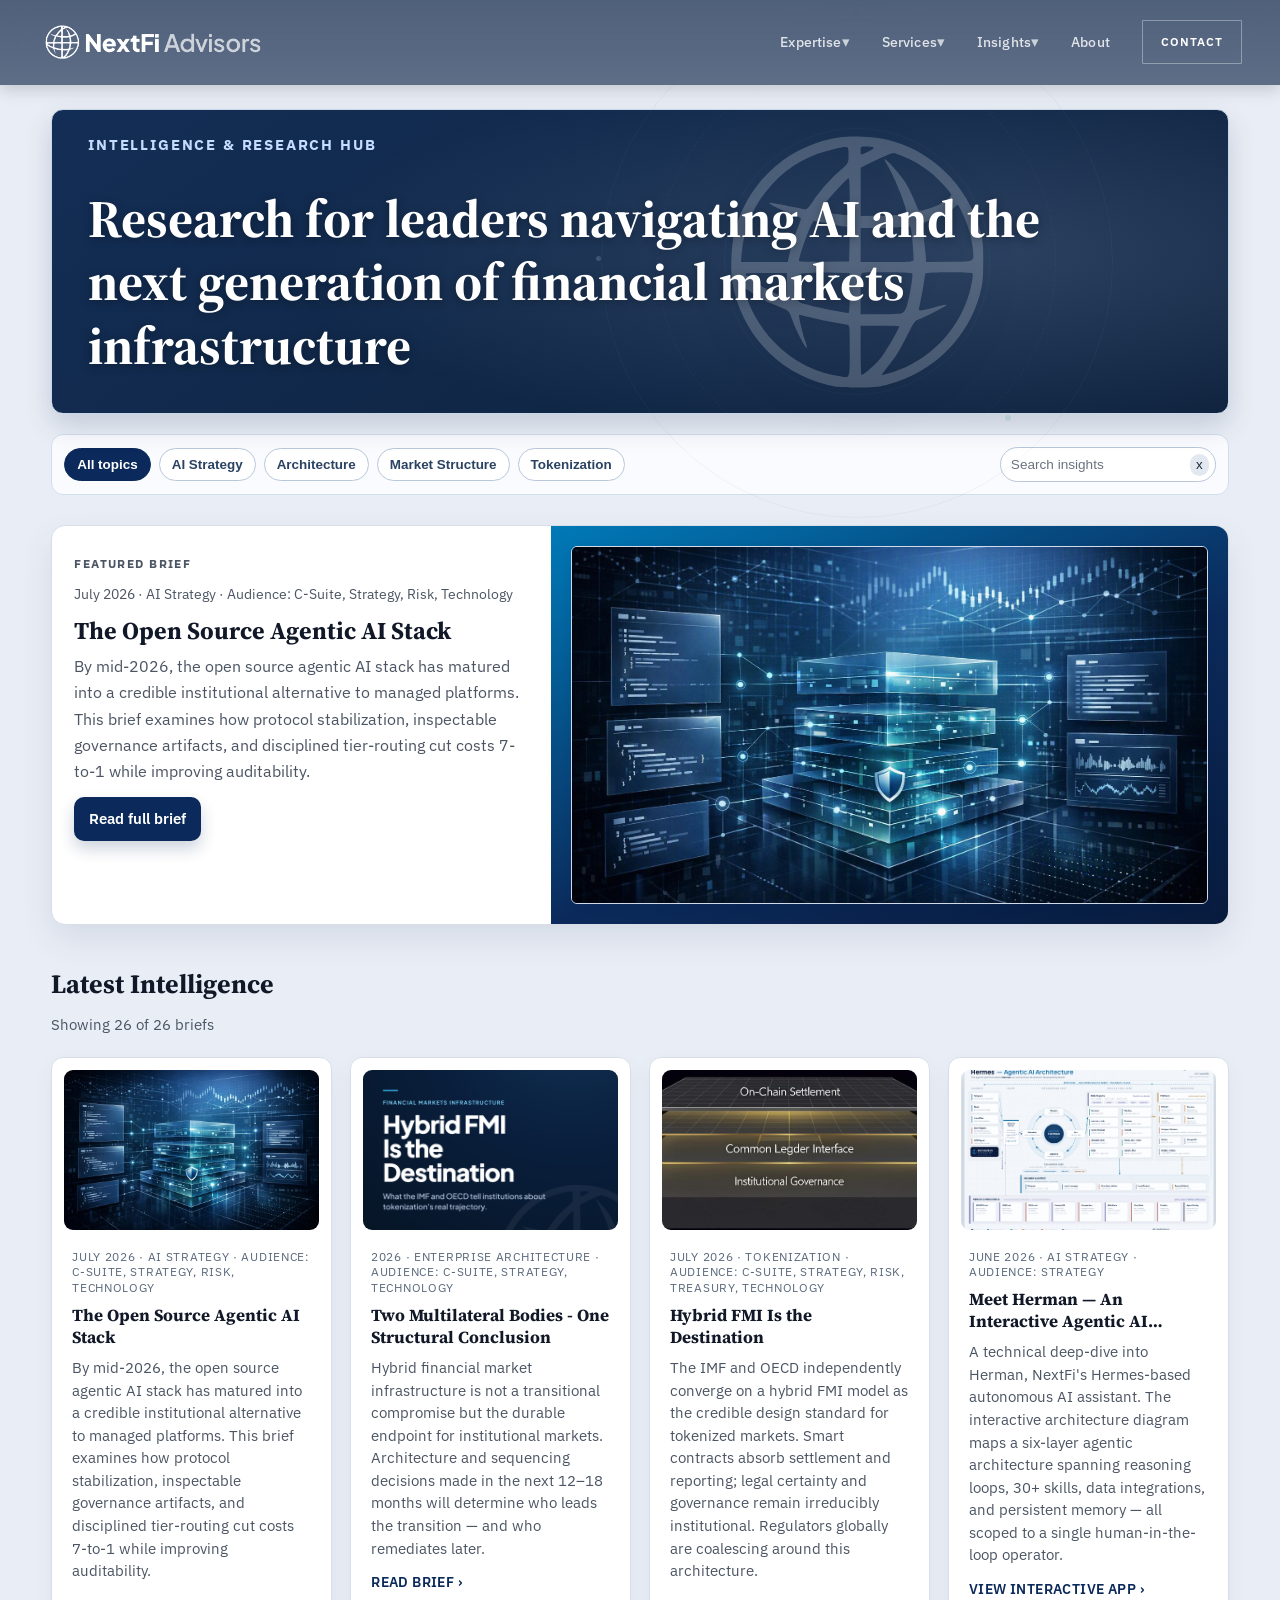
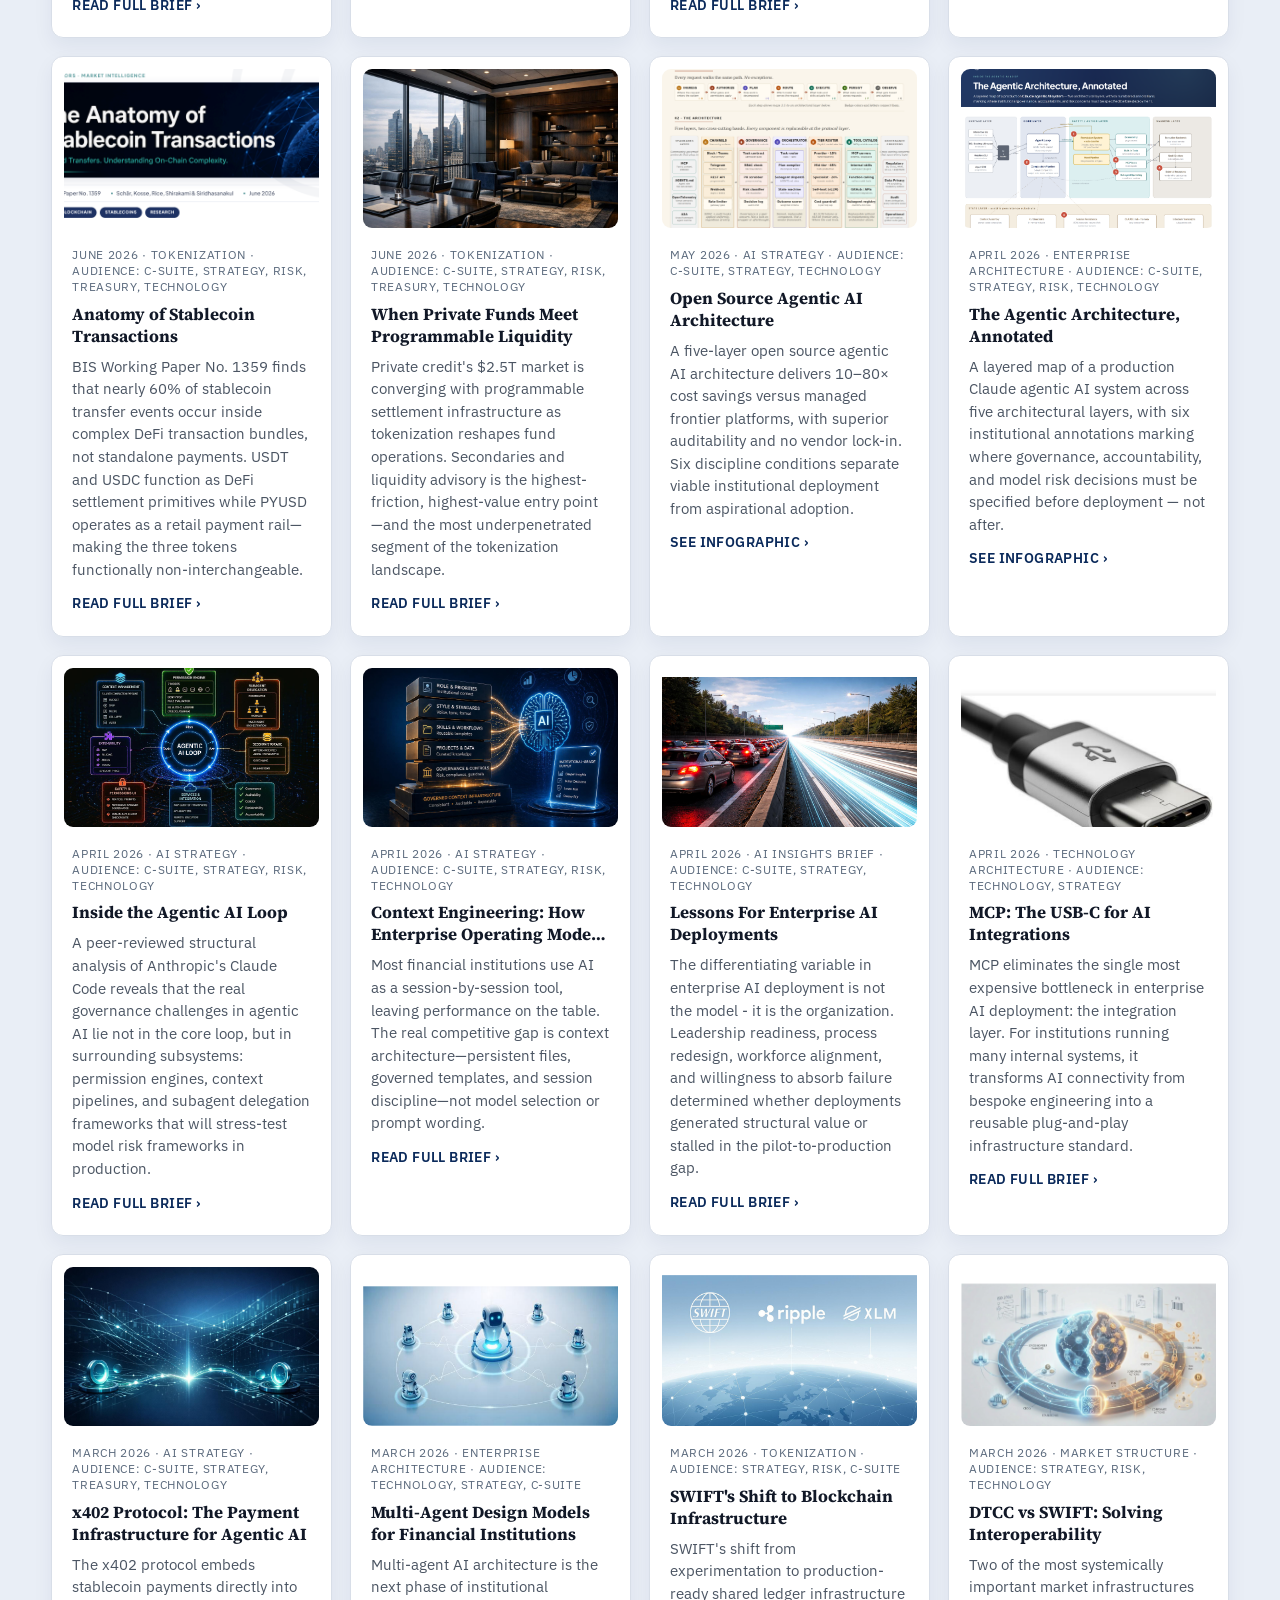
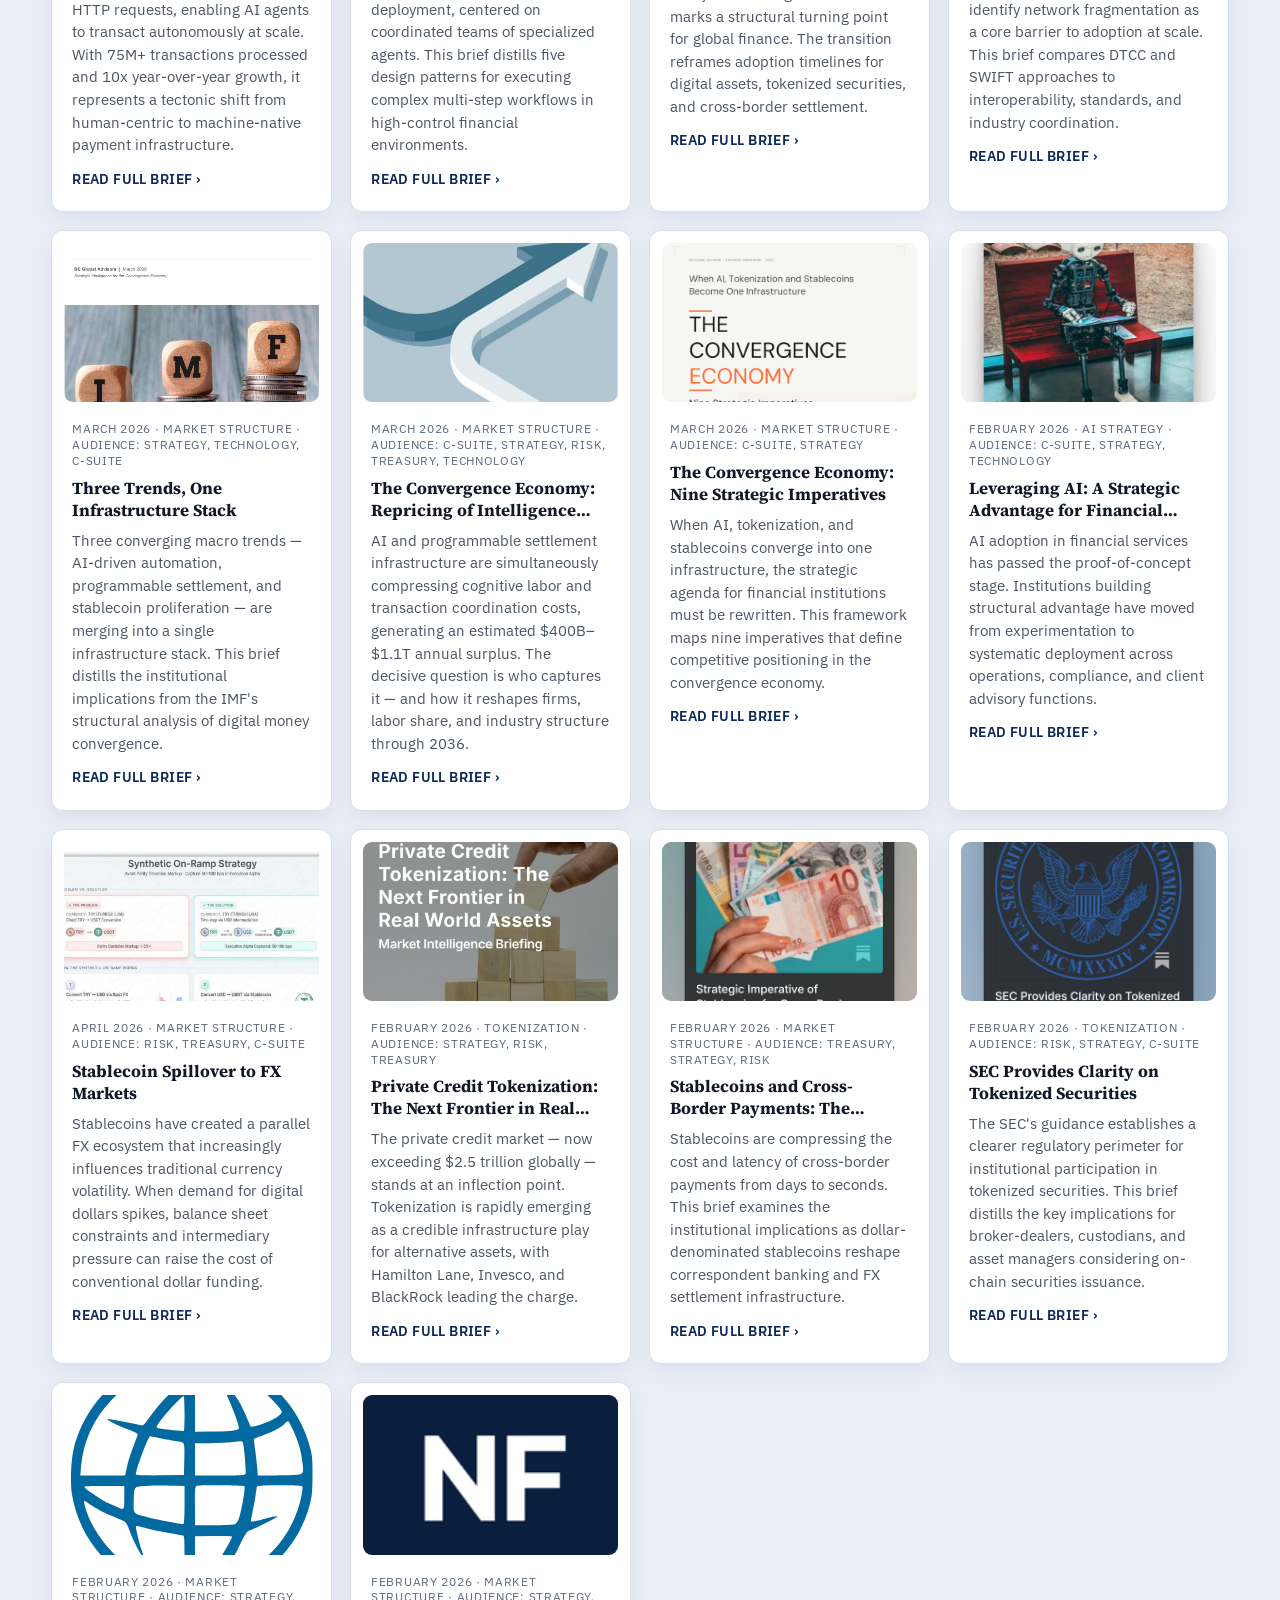
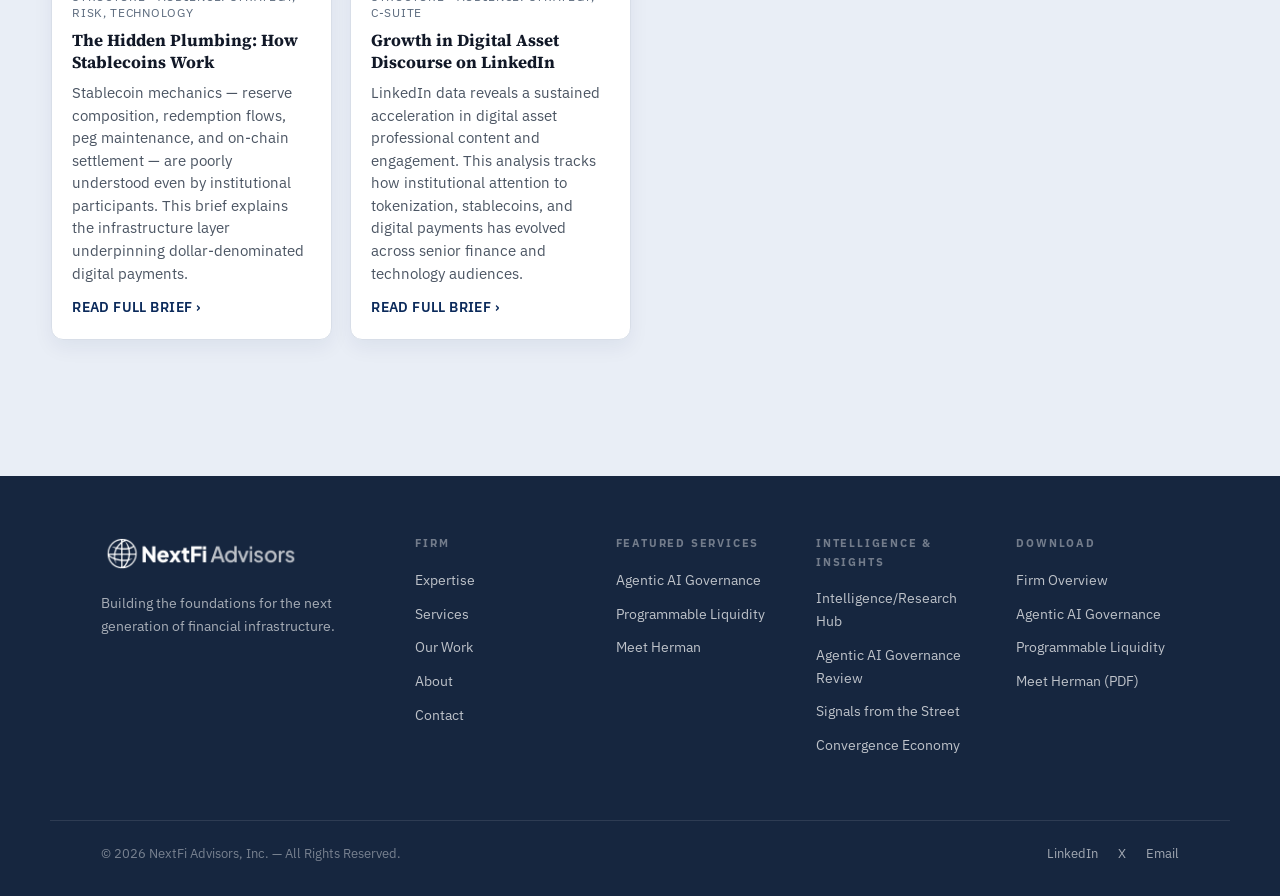
==== index.html @ 83c82b66 "Hub Manager: reorder/update reports (regenerate cards + nav)" ====
<!doctype html>
<html lang="en">
<head>
  <meta charset="utf-8" />
  <meta name="viewport" content="width=device-width, initial-scale=1" />
  <title>NextFi Intelligence</title>
  <meta name="description" content="Research and intelligence briefs for leaders navigating AI, tokenization, and modern financial infrastructure." />
  <link rel="icon" type="image/png" href="assets/favicons/globe-navy.png" />
  <link rel="shortcut icon" type="image/png" href="assets/favicons/globe-navy.png" />
  <link rel="apple-touch-icon" href="assets/favicons/apple-touch-icon.png" />
  <link rel="preconnect" href="https://fonts.googleapis.com" />
  <link rel="preconnect" href="https://fonts.gstatic.com" crossorigin />
  <link href="https://fonts.googleapis.com/css2?family=IBM+Plex+Sans:wght@400;500;600;700&family=Source+Serif+4:opsz,wght@8..60,500;8..60,600;8..60,700&display=swap" rel="stylesheet" />
  <link rel="stylesheet" href="styles.css" />
  <script src="scripts/nav-parallax.js" defer></script>
  <script src="scripts/hub.js" defer></script>
</head>
<body>
  <header class="topbar" aria-label="Primary">
      <a class="brand" href="https://nextfiadvisors.com/" aria-label="NextFi Advisors home">
        <img src="assets/logo-reversed.png" alt="NextFi Advisors" />
      </a>
      <button class="mobile-nav-toggle" type="button" aria-label="Toggle menu" aria-expanded="false" aria-controls="primary-mobile-nav">
        <span class="mobile-nav-toggle-label">Menu</span>
      </button>
  <!-- PRIMARY-NAV-LEFT-START -->
      <nav id="primary-mobile-nav" class="nav nav-right" aria-label="Primary navigation">
        <div class="nav-item has-dropdown">
        <a href="https://nextfiadvisors.com/#work">Expertise</a>
  <ul class="nav-dropdown">
      <li><a href="https://nextfiadvisors.com/#expertise">Domain Areas</a></li>
      <li><a href="https://nextfiadvisors.com/#work">Our Work</a></li>
      <li><a href="https://nextfiadvisors.com/our-work">Case Studies</a></li>
  </ul>
</div>
        <div class="nav-item has-dropdown">
        <a href="https://nextfiadvisors.com/#services">Services</a>
  <ul class="nav-dropdown">
      <li><a href="https://nextfiadvisors.com/#svc-01">Operating Model Strategy &amp; Design</a></li>
      <li><a href="https://nextfiadvisors.com/#svc-02">Enterprise Infrastructure</a></li>
      <li><a href="https://nextfiadvisors.com/#svc-03">Digital Assets &amp; DeFi Technology</a></li>
      <li><a href="https://nextfiadvisors.com/#svc-04">Program Leadership &amp; Execution</a></li>
  </ul>
</div>
        <div class="nav-item has-dropdown">
  <a href="index.html">Insights</a>
  <ul class="nav-dropdown nav-section-links">
      <li><a href="index.html">NextFi Intelligence</a></li>
      <li><a href="https://agentic.nextfiadvisors.com/">Agentic AI Governance Review</a></li>
      <li><a href="https://streetsignals.nextfiadvisors.com">Signals from the Street</a></li>
      <li><a href="https://nextfiadvisors.com/meet-herman/">Meet Herman</a></li>
  </ul>
</div>
  <a href="https://nextfiadvisors.com/#about">About</a>
  <a class="nav-cta" href="https://nextfiadvisors.com/#contact">Contact</a>
  <!-- PRIMARY-RIGHT-LINKS-START -->

<!-- PRIMARY-RIGHT-LINKS-END -->
</nav>
<!-- PRIMARY-NAV-LEFT-END -->
  </header>

  <main class="container">
    <section class="page-hero" aria-label="Page header">
      <div class="hero-copy">
        <p class="kicker">Intelligence &amp; Research Hub</p>
        <h1>Research for leaders navigating AI and the next generation of financial markets infrastructure</h1>
      </div>
      <div class="hero-visual" aria-hidden="true">
        <div class="globe-stage">
          <span class="ring r1"></span>
          <span class="ring r2"></span>
          <span class="ring r3"></span>
          <span class="spin">
            <span class="dot d1"></span>
            <span class="dot d2"></span>
            <span class="dot d3"></span>
          </span>
          <img class="globe-img" src="assets/hero/globe-white.svg" alt="" />
        </div>
      </div>
    </section>

    <section class="controls controls-top" aria-label="Topic filter and search">
      <div class="controls-toolbar">
        <div class="topic-pills" role="group" aria-label="Filter by topic">
          <button class="topic-pill active" type="button" data-topic-filter="all" aria-pressed="true">All topics</button>
          <button class="topic-pill" type="button" data-topic-filter="ai-strategy" aria-pressed="false">AI Strategy</button>
          <button class="topic-pill" type="button" data-topic-filter="enterprise-architecture" aria-pressed="false">Architecture</button>
          <button class="topic-pill" type="button" data-topic-filter="market-structure" aria-pressed="false">Market Structure</button>
          <button class="topic-pill" type="button" data-topic-filter="tokenization" aria-pressed="false">Tokenization</button>
        </div>
        <div class="nav-search controls-search">
          <label for="report-search" class="sr-only">Search reports</label>
          <input id="report-search" class="nav-search-input" type="search" placeholder="Search insights" aria-describedby="results-count" />
          <button id="clear-search" type="button" class="nav-clear-btn" aria-label="Clear search">x</button>
        </div>
      </div>
    </section>

                                                                                                                                                                                                                        <article id="featured-brief" class="featured" aria-labelledby="featured-title" data-topic="ai-strategy,enterprise-architecture" data-type="featured-brief" data-audience="c-suite,strategy,risk,technology" data-title="The Open Source Agentic AI Stack" data-summary="By mid-2026, the open source agentic AI stack has matured into a credible institutional alternative to managed platforms. This brief examines how protocol stabilization, inspectable governance artifacts, and disciplined tier-routing cut costs 7-to-1 while improving auditability.">
      <div class="featured-copy">
        <p class="kicker">Featured Brief</p>
        <p class="meta">July 2026 · AI Strategy · Audience: C-Suite, Strategy, Risk, Technology</p>
        <h2 id="featured-title">The Open Source Agentic AI Stack</h2>
        <p>By mid-2026, the open source agentic AI stack has matured into a credible institutional alternative to managed platforms. This brief examines how protocol stabilization, inspectable governance artifacts, and disciplined tier-routing cut costs 7-to-1 while improving auditability.</p>
        <div class="btn-group">
          <a class="btn" href="reports/the-open-source-agentic-ai-stack.pdf" target="_blank" rel="noopener noreferrer">Read full brief</a>
        </div>
      </div>
      <div class="featured-panel">
        <figure class="featured-media">
          <img src="assets/report-covers/the-open-source-agentic-ai-stack-thumb.png" alt="Cover of The Open Source Agentic AI Stack" loading="lazy" />
          <figcaption>Featured brief cover</figcaption>
        </figure>
      </div>
    </article>
    <p id="featured-hidden-note" class="featured-hidden-note hidden">Featured brief is hidden because it does not match your current search/filter criteria.</p>

    <section aria-labelledby="latest-title">
      <div class="section-head">
        <h2 id="latest-title">Latest Intelligence</h2>
      </div>

      <p id="results-count" class="results-count" aria-live="polite">Showing 15 of 15 briefs</p>

      <div class="cards" id="report-cards">
        <article class="card" data-topic="ai-strategy,enterprise-architecture" data-type="featured-brief" data-audience="c-suite,strategy,risk,technology" data-title="The Open Source Agentic AI Stack" data-summary="By mid-2026, the open source agentic AI stack has matured into a credible institutional alternative to managed platforms. This brief examines how protocol stabilization, inspectable governance artifacts, and disciplined tier-routing cut costs 7-to-1 while improving auditability.">
  <figure class="card-media">
    <img src="assets/report-covers/the-open-source-agentic-ai-stack-thumb.png" alt="Cover of The Open Source Agentic AI Stack" loading="lazy" />
  </figure>
  <div class="card-body">
    <p class="meta">July 2026 · AI Strategy · Audience: C-Suite, Strategy, Risk, Technology</p>
    <h3>The Open Source Agentic AI Stack</h3>
    <p>By mid-2026, the open source agentic AI stack has matured into a credible institutional alternative to managed platforms. This brief examines how protocol stabilization, inspectable governance artifacts, and disciplined tier-routing cut costs 7-to-1 while improving auditability.</p>
    <a href="reports/the-open-source-agentic-ai-stack.pdf" target="_blank" rel="noopener noreferrer">Read full brief</a>
  </div>
</article>
        <article class="card" data-topic="market-structure,tokenization,enterprise-architecture" data-type="featured-brief" data-audience="c-suite,strategy,technology" data-title="Two Multilateral Bodies - One Structural Conclusion" data-summary="Hybrid financial market infrastructure is not a transitional compromise but the durable endpoint for institutional markets. Architecture and sequencing decisions made in the next 12–18 months will determine who leads the transition — and who remediates later.">
  <figure class="card-media">
    <img src="assets/report-covers/two-multilateral-bodies-one-structural-conclusion-thumb.png" alt="Cover Two Multilateral Bodies - One Structural Conclusion" loading="lazy" />
  </figure>
  <div class="card-body">
    <p class="meta">2026 · Enterprise Architecture · Audience: C-Suite, Strategy, Technology</p>
    <h3>Two Multilateral Bodies - One Structural Conclusion</h3>
    <p>Hybrid financial market infrastructure is not a transitional compromise but the durable endpoint for institutional markets. Architecture and sequencing decisions made in the next 12–18 months will determine who leads the transition — and who remediates later.</p>
    <a href="reports/two-multilateral-bodies-one-structural-conclusion.html" target="_blank" rel="noopener noreferrer">Read brief</a>
  </div>
</article>
        <article class="card" data-topic="enterprise-architecture,market-structure,tokenization" data-type="market-note" data-audience="c-suite,strategy,risk,treasury,technology" data-title="Hybrid FMI Is the Destination" data-summary="The IMF and OECD independently converge on a hybrid FMI model as the credible design standard for tokenized markets. Smart contracts absorb settlement and reporting; legal certainty and governance remain irreducibly institutional. Regulators globally are coalescing around this architecture.">
  <figure class="card-media">
    <img src="assets/report-covers/hybrid-fmi-is-the-destination-thumb.png" alt="Cover of Hybrid FMI Is the Destination" loading="lazy" />
  </figure>
  <div class="card-body">
    <p class="meta">July 2026 · Tokenization · Audience: C-Suite, Strategy, Risk, Treasury, Technology</p>
    <h3>Hybrid FMI Is the Destination</h3>
    <p>The IMF and OECD independently converge on a hybrid FMI model as the credible design standard for tokenized markets. Smart contracts absorb settlement and reporting; legal certainty and governance remain irreducibly institutional. Regulators globally are coalescing around this architecture.</p>
    <a href="reports/hybrid-fmi-is-the-destination.pdf" target="_blank" rel="noopener noreferrer">Read full brief</a>
  </div>
</article>
        <article class="card" data-topic="ai-strategy,market-structure" data-type="featured-brief" data-audience="strategy" data-title="Meet Herman — An Interactive Agentic AI Architecture Explainer" data-summary="A technical deep-dive into Herman, NextFi&#x27;s Hermes-based autonomous AI assistant. The interactive architecture diagram maps a six-layer agentic architecture spanning reasoning loops, 30+ skills, data integrations, and persistent memory — all scoped to a single human-in-the-loop operator.">
  <figure class="card-media">
    <img src="assets/report-covers/meet-herman-thumb.png" alt="Cover of Meet Herman" loading="lazy" />
  </figure>
  <div class="card-body">
    <p class="meta">June 2026 · AI Strategy · Audience: Strategy</p>
    <h3>Meet Herman — An Interactive Agentic AI Architecture Explainer</h3>
    <p>A technical deep-dive into Herman, NextFi's Hermes-based autonomous AI assistant. The interactive architecture diagram maps a six-layer agentic architecture spanning reasoning loops, 30+ skills, data integrations, and persistent memory — all scoped to a single human-in-the-loop operator.</p>
    <a href="https://nextfiadvisors.com/meet-herman/" target="_blank" rel="noopener noreferrer">View Interactive App</a>
  </div>
</article>
        <article class="card" data-topic="market-structure,tokenization" data-type="insight-brief" data-audience="c-suite,strategy,risk,treasury,technology" data-title="Anatomy of Stablecoin Transactions" data-summary="BIS Working Paper No. 1359 finds that nearly 60% of stablecoin transfer events occur inside complex DeFi transaction bundles, not standalone payments. USDT and USDC function as DeFi settlement primitives while PYUSD operates as a retail payment rail—making the three tokens functionally non-interchangeable.">
  <figure class="card-media">
    <img src="assets/report-covers/anatomy-of-stablecoin-transactions-thumb.png" alt="Cover of Anatomy of Stablecoin Transactions" loading="lazy" />
  </figure>
  <div class="card-body">
    <p class="meta">June 2026 · Tokenization · Audience: C-Suite, Strategy, Risk, Treasury, Technology</p>
    <h3>Anatomy of Stablecoin Transactions</h3>
    <p>BIS Working Paper No. 1359 finds that nearly 60% of stablecoin transfer events occur inside complex DeFi transaction bundles, not standalone payments. USDT and USDC function as DeFi settlement primitives while PYUSD operates as a retail payment rail—making the three tokens functionally non-interchangeable.</p>
    <a href="reports/anatomy-of-stablecoin-transactions.pdf" target="_blank" rel="noopener noreferrer">Read full brief</a>
  </div>
</article>
        <article class="card" data-topic="market-structure,tokenization" data-type="featured-brief" data-audience="c-suite,strategy,risk,treasury,technology" data-title="When Private Funds Meet Programmable Liquidity" data-summary="Private credit&#x27;s $2.5T market is converging with programmable settlement infrastructure as tokenization reshapes fund operations. Secondaries and liquidity advisory is the highest-friction, highest-value entry point—and the most underpenetrated segment of the tokenization landscape.">
  <figure class="card-media">
    <img src="assets/report-covers/when-private-funds-meet-programmable-liquidity-thumb.png" alt="Cover of When Private Funds Meet Programmable Liquidity" loading="lazy" />
  </figure>
  <div class="card-body">
    <p class="meta">June 2026 · Tokenization · Audience: c-suite, strategy, risk, treasury, technology</p>
    <h3>When Private Funds Meet Programmable Liquidity</h3>
    <p>Private credit's $2.5T market is converging with programmable settlement infrastructure as tokenization reshapes fund operations. Secondaries and liquidity advisory is the highest-friction, highest-value entry point—and the most underpenetrated segment of the tokenization landscape.</p>
    <a href="reports/when-private-funds-meet-programmable-liquidity.pdf" target="_blank" rel="noopener noreferrer">Read full brief</a>
  </div>
</article>
        <article class="card" data-topic="ai-strategy,enterprise-architecture" data-type="insight-brief" data-audience="c-suite,strategy,technology" data-title="Open Source Agentic AI Architecture" data-summary="A five-layer open source agentic AI architecture delivers 10–80× cost savings versus managed frontier platforms, with superior auditability and no vendor lock-in. Six discipline conditions separate viable institutional deployment from aspirational adoption.">
  <figure class="card-media">
    <img src="assets/report-covers/open-source-agentic-ai-architecture-thumb.png" alt="Cover of Open Source Agentic AI Architecture" loading="lazy" />
  </figure>
  <div class="card-body">
    <p class="meta">May 2026 · AI Strategy · Audience: C-Suite, Strategy, Technology</p>
    <h3>Open Source Agentic AI Architecture</h3>
    <p>A five-layer open source agentic AI architecture delivers 10–80× cost savings versus managed frontier platforms, with superior auditability and no vendor lock-in. Six discipline conditions separate viable institutional deployment from aspirational adoption.</p>
    <a href="reports/open-source-agentic-ai-architecture.pdf" target="_blank" rel="noopener noreferrer">See infographic</a>
  </div>
</article>
        <article class="card" data-topic="enterprise-architecture,ai-strategy" data-type="explainer" data-audience="c-suite,strategy,risk,technology" data-title="The Agentic Architecture, Annotated" data-summary="A layered map of a production Claude agentic AI system across five architectural layers, with six institutional annotations marking where governance, accountability, and model risk decisions must be specified before deployment — not after.">
  <figure class="card-media">
    <img src="assets/report-covers/the-agentic-architecture-annotated-thumb.png" alt="Cover of The Agentic Architecture, Annotated" loading="lazy" />
  </figure>
  <div class="card-body">
    <p class="meta">April 2026 · Enterprise Architecture · Audience: C-Suite, Strategy, Risk, Technology</p>
    <h3>The Agentic Architecture, Annotated</h3>
    <p>A layered map of a production Claude agentic AI system across five architectural layers, with six institutional annotations marking where governance, accountability, and model risk decisions must be specified before deployment — not after.</p>
    <a href="reports/the-agentic-architecture-annotated.pdf" target="_blank" rel="noopener noreferrer">See Infographic</a>
  </div>
</article>
        <article class="card" data-topic="ai-strategy,enterprise-architecture" data-type="insight-brief" data-audience="c-suite,strategy,risk,technology" data-title="Inside the Agentic AI Loop" data-summary="A peer-reviewed structural analysis of Anthropic&#x27;s Claude Code reveals that the real governance challenges in agentic AI lie not in the core loop, but in surrounding subsystems: permission engines, context pipelines, and subagent delegation frameworks that will stress-test model risk frameworks in production.">
  <figure class="card-media">
    <img src="assets/report-covers/inside-the-agentic-ai-loop-thumb.png" alt="Cover of Inside the Agentic AI Loop" loading="lazy" />
  </figure>
  <div class="card-body">
    <p class="meta">April 2026 · AI Strategy · Audience: C-Suite, Strategy, Risk, Technology</p>
    <h3>Inside the Agentic AI Loop</h3>
    <p>A peer-reviewed structural analysis of Anthropic's Claude Code reveals that the real governance challenges in agentic AI lie not in the core loop, but in surrounding subsystems: permission engines, context pipelines, and subagent delegation frameworks that will stress-test model risk frameworks in production.</p>
    <a href="reports/inside-the-agentic-ai-loop.pdf" target="_blank" rel="noopener noreferrer">Read full brief</a>
  </div>
</article>
        <article class="card" data-topic="ai-strategy" data-type="featured-brief" data-audience="c-suite,strategy,risk,technology" data-title="Context Engineering: How Enterprise Operating Models Impact AI Performance &amp; Output" data-summary="Most financial institutions use AI as a session-by-session tool, leaving performance on the table. The real competitive gap is context architecture—persistent files, governed templates, and session discipline—not model selection or prompt wording.">
  <figure class="card-media">
    <img src="assets/report-covers/context-engineering-how-enterprise-operating-models-impact-ai-performance-and-ou-thumb.png" alt="Cover of Context Engineering: How Enterprise Operating Models Impact AI Performance &amp; Output" loading="lazy" />
  </figure>
  <div class="card-body">
    <p class="meta">April 2026 · AI Strategy · Audience: C-Suite, Strategy, Risk, Technology</p>
    <h3>Context Engineering: How Enterprise Operating Models Impact AI Performance &amp; Output</h3>
    <p>Most financial institutions use AI as a session-by-session tool, leaving performance on the table. The real competitive gap is context architecture—persistent files, governed templates, and session discipline—not model selection or prompt wording.</p>
    <a href="reports/context-engineering-how-enterprise-operating-models-impact-ai-performance-and-ou.pdf" target="_blank" rel="noopener noreferrer">Read full brief</a>
  </div>
</article>
        <article class="card" data-topic="ai-strategy,enterprise-architecture" data-type="insight-brief" data-audience="c-suite,strategy,technology" data-title="Lessons For Enterprise AI Deployments" data-summary="The differentiating variable in enterprise AI deployment is not the model - it is the organization. Leadership readiness, process redesign, workforce alignment, and willingness to absorb failure determined whether deployments generated structural value or stalled in the pilot-to-production gap.">
  <figure class="card-media">
    <img src="assets/report-covers/lessons-enterprise-ai-deployments-thumb.png" alt="Cover of Lessons For Enterprise AI Deployments" loading="lazy" />
  </figure>
  <div class="card-body">
    <p class="meta">April 2026 · AI Insights Brief · Audience: C-Suite, Strategy, Technology</p>
    <h3>Lessons For Enterprise AI Deployments</h3>
    <p>The differentiating variable in enterprise AI deployment is not the model - it is the organization. Leadership readiness, process redesign, workforce alignment, and willingness to absorb failure determined whether deployments generated structural value or stalled in the pilot-to-production gap.</p>
    <a href="https://img1.wsimg.com/blobby/go/69c98e24-9280-42db-9e35-615f225a71b3/LessonsForEnterpriseAIDeployments_Next-6556a46.pdf" target="_blank" rel="noopener noreferrer">Read full brief</a>
  </div>
</article>
        <article class="card" data-topic="enterprise-architecture,ai-strategy" data-type="explainer" data-audience="technology,strategy" data-title="MCP: The USB-C for AI Integrations" data-summary="MCP eliminates the single most expensive bottleneck in enterprise AI deployment: the integration layer. For institutions running many internal systems, it transforms AI connectivity from bespoke engineering into a reusable plug-and-play infrastructure standard.">
  <figure class="card-media">
    <img src="assets/report-covers/mcp-usb-c-ai-integrations-thumb.png" alt="Cover of MCP: The USB-C for AI Integrations" loading="lazy" />
  </figure>
  <div class="card-body">
    <p class="meta">April 2026 · Technology Architecture · Audience: Technology, Strategy</p>
    <h3>MCP: The USB-C for AI Integrations</h3>
    <p>MCP eliminates the single most expensive bottleneck in enterprise AI deployment: the integration layer. For institutions running many internal systems, it transforms AI connectivity from bespoke engineering into a reusable plug-and-play infrastructure standard.</p>
    <a href="https://img1.wsimg.com/blobby/go/69c98e24-9280-42db-9e35-615f225a71b3/MCP_USB-C_ForAI_v1.pdf" target="_blank" rel="noopener noreferrer">Read full brief</a>
  </div>
</article>
        <article class="card" data-topic="ai-strategy,market-structure" data-type="insight-brief" data-audience="c-suite,strategy,treasury,technology" data-title="x402 Protocol: The Payment Infrastructure for Agentic AI" data-summary="The x402 protocol embeds stablecoin payments directly into HTTP requests, enabling AI agents to transact autonomously at scale. With 75M+ transactions processed and 10x year-over-year growth, it represents a tectonic shift from human-centric to machine-native payment infrastructure.">
  <figure class="card-media">
    <img src="assets/report-covers/x402-protocol-the-payment-infrastructure-for-agentic-ai-thumb.png" alt="Cover of x402 Protocol: The Payment Infrastructure for Agentic AI" loading="lazy" />
  </figure>
  <div class="card-body">
    <p class="meta">March 2026 · AI Strategy · Audience: C-Suite, Strategy, Treasury, Technology</p>
    <h3>x402 Protocol: The Payment Infrastructure for Agentic AI</h3>
    <p>The x402 protocol embeds stablecoin payments directly into HTTP requests, enabling AI agents to transact autonomously at scale. With 75M+ transactions processed and 10x year-over-year growth, it represents a tectonic shift from human-centric to machine-native payment infrastructure.</p>
    <a href="reports/x402-protocol-the-payment-infrastructure-for-agentic-ai.pdf" target="_blank" rel="noopener noreferrer">Read full brief</a>
  </div>
</article>
        <article class="card" data-topic="enterprise-architecture,ai-strategy" data-type="insight-brief" data-audience="technology,strategy,c-suite" data-title="Multi-Agent Design Models for Financial Institutions" data-summary="Multi-agent AI architecture is the next phase of institutional deployment, centered on coordinated teams of specialized agents. This brief distills five design patterns for executing complex multi-step workflows in high-control financial environments.">
  <figure class="card-media">
    <img src="assets/report-covers/multi-agent-design-models-for-financial-institutions-thumb.png" alt="Cover of Multi-Agent Design Models for Financial Institutions" loading="lazy" />
  </figure>
  <div class="card-body">
    <p class="meta">March 2026 · Enterprise Architecture · Audience: Technology, Strategy, C-Suite</p>
    <h3>Multi-Agent Design Models for Financial Institutions</h3>
    <p>Multi-agent AI architecture is the next phase of institutional deployment, centered on coordinated teams of specialized agents. This brief distills five design patterns for executing complex multi-step workflows in high-control financial environments.</p>
    <a href="https://img1.wsimg.com/blobby/go/69c98e24-9280-42db-9e35-615f225a71b3/MultiAgentSystemsForFIs_NextFi_v5.pdf" target="_blank" rel="noopener noreferrer">Read full brief</a>
  </div>
</article>
        <article class="card" data-topic="tokenization,market-structure,enterprise-architecture" data-type="deep-dive" data-audience="strategy,risk,c-suite" data-title="SWIFT&#x27;s Shift to Blockchain Infrastructure" data-summary="SWIFT&#x27;s shift from experimentation to production-ready shared ledger infrastructure marks a structural turning point for global finance. The transition reframes adoption timelines for digital assets, tokenized securities, and cross-border settlement.">
  <figure class="card-media">
    <img src="assets/report-covers/swifts-shift-to-blockchain-infrastructure-thumb.png" alt="Cover of SWIFT&#x27;s Shift to Blockchain Infrastructure" loading="lazy" />
  </figure>
  <div class="card-body">
    <p class="meta">March 2026 · Tokenization · Audience: Strategy, Risk, C-Suite</p>
    <h3>SWIFT's Shift to Blockchain Infrastructure</h3>
    <p>SWIFT's shift from experimentation to production-ready shared ledger infrastructure marks a structural turning point for global finance. The transition reframes adoption timelines for digital assets, tokenized securities, and cross-border settlement.</p>
    <a href="https://img1.wsimg.com/blobby/go/69c98e24-9280-42db-9e35-615f225a71b3/SwiftShiftToBlockchain_Final_v.2.pdf" target="_blank" rel="noopener noreferrer">Read full brief</a>
  </div>
</article>
        <article class="card" data-topic="market-structure,tokenization" data-type="market-note" data-audience="strategy,risk,technology" data-title="DTCC vs SWIFT: Solving Interoperability" data-summary="Two of the most systemically important market infrastructures identify network fragmentation as a core barrier to adoption at scale. This brief compares DTCC and SWIFT approaches to interoperability, standards, and industry coordination.">
  <figure class="card-media">
    <img src="assets/report-covers/dtcc-vs-swift-solving-interoperability-thumb.png" alt="Cover of DTCC vs SWIFT: Solving Interoperability" loading="lazy" />
  </figure>
  <div class="card-body">
    <p class="meta">March 2026 · Market Structure · Audience: Strategy, Risk, Technology</p>
    <h3>DTCC vs SWIFT: Solving Interoperability</h3>
    <p>Two of the most systemically important market infrastructures identify network fragmentation as a core barrier to adoption at scale. This brief compares DTCC and SWIFT approaches to interoperability, standards, and industry coordination.</p>
    <a href="https://img1.wsimg.com/blobby/go/69c98e24-9280-42db-9e35-615f225a71b3/SWIFT%26DTCC_IntelligenceBrief_v.2.pdf" target="_blank" rel="noopener noreferrer">Read full brief</a>
  </div>
</article>
        <article class="card" data-topic="market-structure,tokenization" data-type="insight-brief" data-audience="strategy,technology,c-suite" data-title="Three Trends, One Infrastructure Stack" data-summary="Three converging macro trends — AI-driven automation, programmable settlement, and stablecoin proliferation — are merging into a single infrastructure stack. This brief distills the institutional implications from the IMF&#x27;s structural analysis of digital money convergence.">
  <figure class="card-media">
    <img src="assets/report-covers/three-trends-infrastructure-stack-thumb.png" alt="Cover of Three Trends, One Infrastructure Stack" loading="lazy" />
  </figure>
  <div class="card-body">
    <p class="meta">March 2026 · Market Structure · Audience: Strategy, Technology, C-Suite</p>
    <h3>Three Trends, One Infrastructure Stack</h3>
    <p>Three converging macro trends — AI-driven automation, programmable settlement, and stablecoin proliferation — are merging into a single infrastructure stack. This brief distills the institutional implications from the IMF's structural analysis of digital money convergence.</p>
    <a href="reports/Three%20Trends%20One%20Infrastructure%20Stack.pdf" target="_blank" rel="noopener noreferrer">Read full brief</a>
  </div>
</article>
        <article class="card" data-topic="ai-strategy,market-structure" data-type="deep-dive" data-audience="c-suite,strategy,risk,technology" data-title="The Convergence Economy: Repricing of Intelligence and Transactions" data-summary="AI and programmable settlement infrastructure are simultaneously compressing cognitive labor and transaction coordination costs, generating an estimated $400B–$1.1T annual surplus. The decisive question is who captures it — and how it reshapes firms, labor share, and industry structure through 2036.">
  <figure class="card-media">
    <img src="assets/report-covers/the-convergence-economy-repricing-of-intelligence-and-transactions-thumb.png" alt="Cover of The Convergence Economy: Repricing of Intelligence and Transactions" loading="lazy" />
  </figure>
  <div class="card-body">
    <p class="meta">March 2026 · Market Structure · Audience: C-Suite, Strategy, Risk, Treasury, Technology</p>
    <h3>The Convergence Economy: Repricing of Intelligence and Transactions</h3>
    <p>AI and programmable settlement infrastructure are simultaneously compressing cognitive labor and transaction coordination costs, generating an estimated $400B–$1.1T annual surplus. The decisive question is who captures it — and how it reshapes firms, labor share, and industry structure through 2036.</p>
    <a href="reports/the-convergence-economy-repricing-of-intelligence-and-transactions.pdf" target="_blank" rel="noopener noreferrer">Read full brief</a>
  </div>
</article>
        <article class="card" data-topic="market-structure,ai-strategy" data-type="deep-dive" data-audience="c-suite,strategy" data-title="The Convergence Economy: Nine Strategic Imperatives" data-summary="When AI, tokenization, and stablecoins converge into one infrastructure, the strategic agenda for financial institutions must be rewritten. This framework maps nine imperatives that define competitive positioning in the convergence economy.">
  <figure class="card-media">
    <img src="assets/report-covers/convergence-strategic-imperatives-thumb.png" alt="Cover of The Convergence Economy: Nine Strategic Imperatives" loading="lazy" />
  </figure>
  <div class="card-body">
    <p class="meta">March 2026 · Market Structure · Audience: C-Suite, Strategy</p>
    <h3>The Convergence Economy: Nine Strategic Imperatives</h3>
    <p>When AI, tokenization, and stablecoins converge into one infrastructure, the strategic agenda for financial institutions must be rewritten. This framework maps nine imperatives that define competitive positioning in the convergence economy.</p>
    <a href="reports/convergence_carousel_light.pdf" target="_blank" rel="noopener noreferrer">Read full brief</a>
  </div>
</article>
        <article class="card" data-topic="ai-strategy,enterprise-architecture" data-type="insight-brief" data-audience="c-suite,strategy,technology" data-title="Leveraging AI: A Strategic Advantage for Financial Institutions" data-summary="AI adoption in financial services has passed the proof-of-concept stage. Institutions building structural advantage have moved from experimentation to systematic deployment across operations, compliance, and client advisory functions.">
  <figure class="card-media">
    <img src="assets/report-covers/x402 (3).jpg" alt="Cover of Leveraging AI: A Strategic Advantage for Financial Institutions" loading="lazy" />
  </figure>
  <div class="card-body">
    <p class="meta">February 2026 · AI Strategy · Audience: C-Suite, Strategy, Technology</p>
    <h3>Leveraging AI: A Strategic Advantage for Financial Institutions</h3>
    <p>AI adoption in financial services has passed the proof-of-concept stage. Institutions building structural advantage have moved from experimentation to systematic deployment across operations, compliance, and client advisory functions.</p>
    <a href="reports/LeveragingAI-A%20StrategicAdvantage_18Feb2026.pdf" target="_blank" rel="noopener noreferrer">Read full brief</a>
  </div>
</article>
        <article class="card" data-topic="tokenization,market-structure" data-type="market-note" data-audience="risk,treasury,c-suite" data-title="Stablecoin Spillover to FX Markets" data-summary="Stablecoins have created a parallel FX ecosystem that increasingly influences traditional currency volatility. When demand for digital dollars spikes, balance sheet constraints and intermediary pressure can raise the cost of conventional dollar funding.">
  <figure class="card-media">
    <img src="assets/report-covers/stablecoin-spillover-fx-markets-thumb.png" alt="Cover of Stablecoin Spillover to FX Markets" loading="lazy" />
  </figure>
  <div class="card-body">
    <p class="meta">April 2026 · Market Structure · Audience: Risk, Treasury, C-Suite</p>
    <h3>Stablecoin Spillover to FX Markets</h3>
    <p>Stablecoins have created a parallel FX ecosystem that increasingly influences traditional currency volatility. When demand for digital dollars spikes, balance sheet constraints and intermediary pressure can raise the cost of conventional dollar funding.</p>
    <a href="https://img1.wsimg.com/blobby/go/69c98e24-9280-42db-9e35-615f225a71b3/NextFi_FX_Spillover_Brief_v2.pdf" target="_blank" rel="noopener noreferrer">Read full brief</a>
  </div>
</article>
        <article class="card" data-topic="tokenization,enterprise-architecture" data-type="insight-brief" data-audience="strategy,risk,treasury" data-title="Private Credit Tokenization: The Next Frontier in Real World Assets" data-summary="The private credit market — now exceeding $2.5 trillion globally — stands at an inflection point. Tokenization is rapidly emerging as a credible infrastructure play for alternative assets, with Hamilton Lane, Invesco, and BlackRock leading the charge.">
  <figure class="card-media">
    <img src="assets/report-covers/Image - no preview - square 2.jpg" alt="Cover of Private Credit Tokenization: The Next Frontier in Real World Assets" loading="lazy" />
  </figure>
  <div class="card-body">
    <p class="meta">February 2026 · Tokenization · Audience: Strategy, Risk, Treasury</p>
    <h3>Private Credit Tokenization: The Next Frontier in Real World Assets</h3>
    <p>The private credit market — now exceeding $2.5 trillion globally — stands at an inflection point. Tokenization is rapidly emerging as a credible infrastructure play for alternative assets, with Hamilton Lane, Invesco, and BlackRock leading the charge.</p>
    <a href="reports/BEGA_PrivateCreditRWA_Brief_24Feb26_v2.pdf" target="_blank" rel="noopener noreferrer">Read full brief</a>
  </div>
</article>
        <article class="card" data-topic="market-structure,tokenization" data-type="insight-brief" data-audience="treasury,strategy,risk" data-title="Stablecoins and Cross-Border Payments: The Strategic Imperative" data-summary="Stablecoins are compressing the cost and latency of cross-border payments from days to seconds. This brief examines the institutional implications as dollar-denominated stablecoins reshape correspondent banking and FX settlement infrastructure.">
  <figure class="card-media">
    <img src="assets/report-covers/StablecoinImperative (2).jpg" alt="Cover of Stablecoins and Cross-Border Payments: The Strategic Imperative" loading="lazy" />
  </figure>
  <div class="card-body">
    <p class="meta">February 2026 · Market Structure · Audience: Treasury, Strategy, Risk</p>
    <h3>Stablecoins and Cross-Border Payments: The Strategic Imperative</h3>
    <p>Stablecoins are compressing the cost and latency of cross-border payments from days to seconds. This brief examines the institutional implications as dollar-denominated stablecoins reshape correspondent banking and FX settlement infrastructure.</p>
    <a href="reports/BEGA_StablecoinsCross-Border%20Payments_24Feb2026.pdf" target="_blank" rel="noopener noreferrer">Read full brief</a>
  </div>
</article>
        <article class="card" data-topic="tokenization" data-type="market-note" data-audience="risk,strategy,c-suite" data-title="SEC Provides Clarity on Tokenized Securities" data-summary="The SEC&#x27;s guidance establishes a clearer regulatory perimeter for institutional participation in tokenized securities. This brief distills the key implications for broker-dealers, custodians, and asset managers considering on-chain securities issuance.">
  <figure class="card-media">
    <img src="assets/report-covers/SEC3.jpg" alt="Cover of SEC Provides Clarity on Tokenized Securities" loading="lazy" />
  </figure>
  <div class="card-body">
    <p class="meta">February 2026 · Tokenization · Audience: Risk, Strategy, C-Suite</p>
    <h3>SEC Provides Clarity on Tokenized Securities</h3>
    <p>The SEC's guidance establishes a clearer regulatory perimeter for institutional participation in tokenized securities. This brief distills the key implications for broker-dealers, custodians, and asset managers considering on-chain securities issuance.</p>
    <a href="reports/SEC-Letter%20on%20Tokenized%20Securities_18F-dc69886.pdf" target="_blank" rel="noopener noreferrer">Read full brief</a>
  </div>
</article>
        <article class="card" data-topic="market-structure,tokenization" data-type="explainer" data-audience="strategy,risk,technology" data-title="The Hidden Plumbing: How Stablecoins Work" data-summary="Stablecoin mechanics — reserve composition, redemption flows, peg maintenance, and on-chain settlement — are poorly understood even by institutional participants. This brief explains the infrastructure layer underpinning dollar-denominated digital payments.">
  <figure class="card-media">
    <img src="assets/logos/logo-globe-brand.svg" alt="Cover of The Hidden Plumbing: How Stablecoins Work" loading="lazy" />
  </figure>
  <div class="card-body">
    <p class="meta">February 2026 · Market Structure · Audience: Strategy, Risk, Technology</p>
    <h3>The Hidden Plumbing: How Stablecoins Work</h3>
    <p>Stablecoin mechanics — reserve composition, redemption flows, peg maintenance, and on-chain settlement — are poorly understood even by institutional participants. This brief explains the infrastructure layer underpinning dollar-denominated digital payments.</p>
    <a href="reports/Hidden_Plumbing_Stablecoins_19Feb2026.pdf" target="_blank" rel="noopener noreferrer">Read full brief</a>
  </div>
</article>
        <article class="card" data-topic="market-structure.tokenization" data-type="market-note" data-audience="strategy,c-suite" data-title="Growth in Digital Asset Discourse on LinkedIn" data-summary="LinkedIn data reveals a sustained acceleration in digital asset professional content and engagement. This analysis tracks how institutional attention to tokenization, stablecoins, and digital payments has evolved across senior finance and technology audiences.">
  <figure class="card-media">
    <img src="assets/favicons/apple-touch-icon.png" alt="Cover of Growth in Digital Asset Discourse on LinkedIn" loading="lazy" />
  </figure>
  <div class="card-body">
    <p class="meta">February 2026 · Market Structure · Audience: Strategy, C-Suite</p>
    <h3>Growth in Digital Asset Discourse on LinkedIn</h3>
    <p>LinkedIn data reveals a sustained acceleration in digital asset professional content and engagement. This analysis tracks how institutional attention to tokenization, stablecoins, and digital payments has evolved across senior finance and technology audiences.</p>
    <a href="reports/LinkedInAnalysis_19Feb2026_v.02.pdf" target="_blank" rel="noopener noreferrer">Read full brief</a>
  </div>
</article>
      </div>
      <p id="no-results" class="no-results hidden">No reports match your topic and keyword search. Try another combination.</p>
    </section>

  </main>
  <footer class="site-footer">
      <div class="footer-top">
        <div class="footer-brand">
          <img src="assets/logo-reversed.png" alt="NextFi Advisors" class="footer-logo" />
          <p>Building the foundations for the next generation of financial infrastructure.</p>
        </div>
        <div class="footer-links">
          <h4>Firm</h4>
          <a href="https://nextfiadvisors.com/#expertise">Expertise</a>
          <a href="https://nextfiadvisors.com/#services">Services</a>
          <a href="https://nextfiadvisors.com/our-work">Our Work</a>
          <a href="https://nextfiadvisors.com/#about">About</a>
          <a href="https://nextfiadvisors.com/contact">Contact</a>
        </div>
        <div class="footer-links">
          <h4>Featured Services</h4>
          <a href="https://agentic.nextfiadvisors.com/">Agentic AI Governance</a>
          <a href="https://nextfiadvisors.com/programmable-liquidity">Programmable Liquidity</a>
          <a href="https://nextfiadvisors.com/meet-herman/">Meet Herman</a>
        </div>
        <div class="footer-links">
          <h4>Intelligence &amp; Insights</h4>
          <a href="https://intelligence.nextfiadvisors.com" target="_blank" rel="noopener noreferrer">Intelligence/Research Hub</a>
          <a href="https://agentic.nextfiadvisors.com/">Agentic AI Governance Review</a>
          <a href="https://streetsignals.nextfiadvisors.com/">Signals from the Street</a>
          <a href="https://thedisplacement.ai/">Convergence Economy</a>
        </div>
        <div class="footer-links">
          <h4>Download</h4>
          <a href="https://nextfiadvisors.com/documents/firm-overview" target="_blank" rel="noopener noreferrer">Firm Overview</a>
          <a href="https://nextfiadvisors.com/documents/agentic-ai-governance-review" target="_blank" rel="noopener noreferrer">Agentic AI Governance</a>
          <a href="https://nextfiadvisors.com/documents/secondaries-brochure" target="_blank" rel="noopener noreferrer">Programmable Liquidity</a>
          <a href="https://nextfiadvisors.com/documents/meet-herman.pdf" target="_blank" rel="noopener noreferrer">Meet Herman (PDF)</a>
        </div>
      </div>
      <div class="footer-bottom">
        <p>&copy; 2026 NextFi Advisors, Inc. &mdash; All Rights Reserved.</p>
        <div class="footer-socials" aria-label="Social links">
          <a href="https://www.linkedin.com/in/barry-eisenberg/" target="_blank" rel="noopener noreferrer">LinkedIn</a>
          <a href="https://www.x.com/NextfiAdvisors" target="_blank" rel="noopener noreferrer">X</a>
          <a href="mailto:info@nextfiadvisors.com">Email</a>
        </div>
      </div>
  </footer>
</body>
</html>
---- styles.css ----
:root {
  --bg: #f4f5f7;
  --paper: #ffffff;
  --ink: #111827;
  --muted: #4b5563;
  --line: #d8dee8;
  --brand-blue: #007ab8;
  --brand-navy: #0b2a5b;
  --brand-navy-deep: #071b3d;
  --chip: #e9f2f9;
  --max: 1180px;
  --radius: 14px;
  --shadow: 0 14px 34px rgba(8, 27, 61, 0.09);
}

* {
  box-sizing: border-box;
}

html {
  scroll-behavior: smooth;
}

body {
  margin: 0;
  font-family: "IBM Plex Sans", "Segoe UI", "Helvetica Neue", Arial, sans-serif;
  color: var(--ink);
  background:
    radial-gradient(100rem 34rem at 7% -15%, #ffffff 0%, #f4f5f7 45%, #e9eef6 100%);
  line-height: 1.65;
}

a {
  color: var(--brand-navy);
}

.container {
  max-width: none;
  width: 100%;
  margin: 0 auto;
  padding: 0 clamp(16px, 4vw, 56px) 72px;
}

.topbar {
  position: sticky;
  top: 0;
  z-index: 10;
  display: flex;
  align-items: center;
  gap: 24px;
  padding: 20px clamp(16px, 3vw, 48px);
  background:
    linear-gradient(180deg, rgba(28, 48, 80, 0.75) 0%, rgba(28, 48, 80, 0.68) 100%);
  -webkit-backdrop-filter: blur(18px) saturate(145%);
  backdrop-filter: blur(18px) saturate(145%);
  border-bottom: 1px solid rgba(255, 255, 255, 0.08);
  box-shadow: 0 4px 16px rgba(4, 10, 18, 0.18);
  transition: background 0.3s ease, box-shadow 0.3s ease, padding 0.3s ease;
}

.topbar.is-scrolled {
  padding: 10px clamp(16px, 3vw, 48px);
  background:
    linear-gradient(180deg, rgba(26, 46, 74, 0.95) 0%, rgba(26, 46, 74, 0.92) 100%);
  box-shadow: 0 4px 20px rgba(4, 10, 18, 0.28);
}

.topbar-right {
  display: flex;
  align-items: center;
  justify-content: flex-end;
  gap: 14px;
  min-width: 0;
}

.mobile-nav-toggle {
  display: none;
  border: 0;
  border-radius: 0;
  background: transparent;
  color: rgb(247, 247, 247);
  padding: 6px 0;
  font-size: 0.76rem;
  font-weight: 600;
  letter-spacing: 0.13em;
  text-transform: uppercase;
  cursor: pointer;
}

.mobile-nav-toggle-label {
  pointer-events: none;
}

.brand {
  display: inline-flex;
  align-items: center;
  justify-content: center;
  text-decoration: none;
  margin-right: auto;
}

.brand img,
.brand svg {
  height: 44px;
  width: auto;
  transition: height 0.3s ease;
}

.topbar.is-scrolled .brand img,
.topbar.is-scrolled .brand svg {
  height: 36px;
}

.nav {
  display: flex;
  gap: clamp(20px, 2.5vw, 34px);
  flex-wrap: wrap;
  align-items: center;
}

.nav-left {
  justify-content: flex-start;
}

.nav-right {
  justify-content: flex-end;
}

.nav > a,
.nav-item > a {
  display: inline-flex;
  align-items: center;
  height: 100%;
}

.nav a {
  text-decoration: none;
  color: rgba(255, 255, 255, 0.82);
  font-weight: 500;
  font-size: 13.5px;
  letter-spacing: 0.01em;
  white-space: nowrap;
  transition: color 150ms ease;
}

.nav a:hover {
  color: rgb(95, 158, 160);
}

.nav a.nav-cta {
  font-size: 12px;
  font-weight: 600;
  letter-spacing: 0.08em;
  text-transform: uppercase;
  border: 1px solid rgba(255, 255, 255, 0.34);
  border-radius: 1px;
  padding: 11px 18px;
  color: #fff;
}

.nav a.nav-cta:hover {
  background: #fff;
  color: var(--brand-navy);
  border-color: #fff;
}

.nav-sep {
  color: rgba(255, 255, 255, 0.35);
  font-size: 1.1em;
  user-select: none;
  pointer-events: none;
}

/* ── Dropdown nav items ── */
.nav-item {
  position: relative;
  display: flex;
  align-items: center;
}

.has-dropdown::after {
  content: "";
  position: absolute;
  left: 0;
  right: 0;
  top: 100%;
  height: 14px;
}

.has-dropdown > a::after {
  content: " ▾";
  font-size: 15px;
  vertical-align: middle;
  opacity: 0.85;
}

.dropdown-toggle {
  display: none;
}

.nav-dropdown {
  position: absolute;
  top: calc(100% + 8px);
  left: 0;
  background: rgba(22, 38, 63, 0.98);
  list-style: none;
  margin: 0;
  padding: 6px;
  min-width: 214px;
  border-radius: 0;
  border: 1px solid rgba(255, 255, 255, 0.14);
  box-shadow: 0 16px 36px rgba(4, 10, 18, 0.36);
  z-index: 100;
  opacity: 0;
  visibility: hidden;
  pointer-events: none;
  transform: translateY(-6px);
  transition: opacity 180ms ease, transform 180ms ease, visibility 180ms ease;
}

.nav-section-links {
  left: auto;
  right: 0;
}

.has-dropdown:hover .nav-dropdown,
.has-dropdown:focus-within .nav-dropdown,
.has-dropdown.is-open .nav-dropdown {
  opacity: 1;
  visibility: visible;
  pointer-events: auto;
  transform: translateY(8px);
}

.nav-dropdown li a {
  display: block;
  padding: 11px 14px;
  color: rgba(247, 247, 247, 0.82);
  font-size: 13px;
  font-weight: 400;
  letter-spacing: 0;
  text-transform: none;
  white-space: nowrap;
  transition: background 120ms ease, color 120ms ease;
}

.nav-dropdown li a:hover {
  background: rgba(95, 158, 160, 0.14);
  color: #ffffff;
}

.kicker {
  margin: 24px 0 0;
  text-transform: uppercase;
  letter-spacing: 0.12em;
  font-weight: 700;
  font-size: 0.75rem;
  color: var(--brand-navy);
}

h1,
h2,
h3 {
  font-family: "Source Serif 4", Georgia, "Times New Roman", serif;
  line-height: 1.2;
  margin: 0;
}

h1 {
  margin-top: 10px;
  font-size: clamp(2rem, 4.2vw, 3.3rem);
  max-width: 28ch;
}

.lead {
  margin-top: 14px;
  color: var(--muted);
  max-width: 76ch;
  font-size: 1.06rem;
}

.page-hero {
  margin-top: 24px;
  min-height: 305px;
  position: relative;
  display: block;
  padding: 22px clamp(18px, 3.2vw, 36px);
  border: 1px solid #c9d7e9;
  border-radius: 12px;
  background:
    radial-gradient(80% 90% at 78% 48%, rgba(198, 220, 255, 0.16) 0%, rgba(198, 220, 255, 0) 72%),
    linear-gradient(145deg, #132e56 0%, #102747 52%, #0c203c 100%);
  box-shadow: 0 12px 28px rgba(8, 27, 61, 0.16);
}

.hero-copy {
  position: relative;
  z-index: 2;
  min-width: 0;
  max-width: min(104ch, 100%);
  padding-right: clamp(10px, 2.4vw, 48px);
}

.hero-visual {
  position: absolute;
  right: clamp(56px, 9vw, 180px);
  top: 50%;
  transform: translateY(-50%);
  display: flex;
  justify-content: center;
  align-items: center;
  opacity: 0.2;
  z-index: 1;
  pointer-events: none;
}

.globe-stage {
  position: relative;
  width: clamp(420px, 40vw, 560px);
  aspect-ratio: 1;
  display: grid;
  place-items: center;
}

.globe-stage .ring {
  position: absolute;
  border-radius: 50%;
  border: 1px solid rgba(255, 255, 255, 0.18);
}

.globe-stage .ring.r1 {
  inset: 0;
  border-color: rgba(95, 158, 160, 0.42);
}

.globe-stage .ring.r2 {
  inset: 11%;
  border-style: dashed;
  border-color: rgba(230, 240, 255, 0.22);
}

.globe-stage .ring.r3 {
  inset: 24%;
  border-color: rgba(198, 220, 255, 0.18);
}

.globe-stage .spin {
  position: absolute;
  inset: 0;
  animation: hero-spin 80s linear infinite;
}

.globe-stage .spin .dot {
  position: absolute;
  width: 7px;
  height: 7px;
  border-radius: 50%;
  background: rgb(95, 158, 160);
}

.globe-stage .spin .dot.d1 {
  top: 1%;
  left: 49%;
}

.globe-stage .spin .dot.d2 {
  top: 49%;
  left: -1%;
  width: 5px;
  height: 5px;
  background: rgba(206, 226, 255, 0.92);
}

.globe-stage .spin .dot.d3 {
  top: 80%;
  left: 79%;
  width: 6px;
  height: 6px;
  background: rgba(95, 158, 160, 0.88);
}

.globe-img {
  width: 52%;
  filter: drop-shadow(0 12px 28px rgba(4, 10, 18, 0.28));
}

@keyframes hero-spin {
  to {
    transform: rotate(360deg);
  }
}

.page-hero .kicker {
  margin-top: 0;
  margin-bottom: 30px;
  font-size: 0.95rem;
  color: #c6dcff;
}

.page-hero h1 {
  color: #ffffff;
  text-shadow: 0 2px 10px rgba(0, 0, 0, 0.32);
  max-width: 46ch;
}

.page-hero .lead {
  color: #dbe7f7;
}

@media (max-width: 900px) {
  .page-hero {
    min-height: 0;
  }

  .hero-copy {
    max-width: 100%;
    padding-right: 0;
  }

  .hero-visual {
    position: static;
    transform: none;
    opacity: 1;
    margin-top: 18px;
    pointer-events: auto;
  }

  .globe-stage {
    width: min(280px, 72vw);
  }
}

.chips {
  display: flex;
  gap: 10px;
  flex-wrap: wrap;
  margin-top: 20px;
}

.chip {
  background: var(--chip);
  border: 1px solid #d0deeb;
  border-radius: 999px;
  color: #1e456f;
  font-size: 0.84rem;
  font-weight: 600;
  padding: 8px 12px;
}

.featured {
  margin-top: 30px;
  background: var(--paper);
  border: 1px solid var(--line);
  border-radius: var(--radius);
  overflow: hidden;
  box-shadow: var(--shadow);
  display: grid;
  grid-template-columns: 1.35fr 0.95fr;
}

.featured-copy {
  padding: 20px 22px;
}

.meta {
  color: var(--muted);
  font-size: 0.9rem;
}

.featured h2 {
  margin-top: 10px;
  font-size: clamp(1.2rem, 1.9vw, 1.65rem);
}

.featured p {
  margin: 8px 0 0;
  color: var(--muted);
}

.featured-panel {
  background: linear-gradient(155deg, var(--brand-blue) 0%, var(--brand-navy) 56%, var(--brand-navy-deep) 100%);
  color: #f5f8ff;
  padding: 20px;
  display: flex;
  flex-direction: column;
  justify-content: center;
}

.featured-panel p {
  margin: 0;
  color: #dfeafb;
}

.featured-media {
  margin: 0;
  height: clamp(240px, 28vw, 370px);
  aspect-ratio: 16 / 9;
  border-radius: 6px;
  overflow: hidden;
  border: 1px solid #d0dae8;
  box-shadow: 0 2px 8px rgba(11, 42, 91, 0.10);
}

.featured-media img {
  width: 100%;
  height: 100%;
  display: block;
  aspect-ratio: 16 / 9;
  object-fit: cover;
  object-position: center center;
}

.featured-media figcaption {
  padding: 6px 8px;
  font-size: 0.74rem;
  color: #e8f1ff;
  background: rgba(7, 27, 61, 0.85);
}

.featured-hidden-note {
  margin-top: 12px;
  color: var(--muted);
  font-size: 0.92rem;
  font-style: italic;
}

.controls {
  margin-top: 16px;
}

.controls-top {
  margin-top: 20px;
  padding: 12px;
  border: 1px solid #d3deeb;
  border-radius: 12px;
  background: #f9fbff;
}

.controls-toolbar {
  display: flex;
  flex-wrap: wrap;
  align-items: center;
  justify-content: space-between;
  gap: 12px;
}

.search-grid {
  display: grid;
  grid-template-columns: 1fr auto;
  gap: 10px;
  align-items: end;
}

.nav-search {
  display: inline-flex;
  align-items: center;
  gap: 6px;
  border: 1px solid #b9c7da;
  border-radius: 999px;
  padding: 2px 6px 2px 10px;
  background: #ffffff;
}

.nav-search-input {
  width: 100%;
  border: 0;
  border-radius: 999px;
  background: transparent;
  padding: 7px 0;
  min-width: 150px;
  font-size: 0.85rem;
  color: var(--ink);
}

.nav-search-input::placeholder {
  color: #6b7280;
}

.nav-search-input:focus {
  outline: none;
}

.nav-clear-btn {
  border: 0;
  border-radius: 999px;
  width: 22px;
  height: 22px;
  background: #e2e8f0;
  color: #1f2937;
  cursor: pointer;
  line-height: 1;
  padding: 0;
}

.sr-only {
  position: absolute;
  width: 1px;
  height: 1px;
  padding: 0;
  margin: -1px;
  overflow: hidden;
  clip: rect(0, 0, 0, 0);
  white-space: nowrap;
  border: 0;
}

.topic-pills {
  display: flex;
  flex-wrap: wrap;
  gap: 8px;
  margin-bottom: 0;
}

.controls-search {
  margin-left: auto;
}

.topic-pill {
  border: 1px solid #b9c7da;
  background: #ffffff;
  color: #2b4363;
  border-radius: 999px;
  padding: 8px 12px;
  font-size: 0.84rem;
  font-weight: 600;
  cursor: pointer;
  transition: all 120ms ease;
}

.topic-pill.active {
  background: var(--brand-navy);
  color: #ffffff;
  border-color: var(--brand-navy);
}

.control-label {
  display: block;
  margin-bottom: 6px;
  font-size: 0.86rem;
  font-weight: 600;
  color: var(--muted);
}

.search-input {
  width: 100%;
  border: 1px solid #b9c7da;
  border-radius: 10px;
  padding: 10px 12px;
  font: inherit;
  color: var(--ink);
  background: #ffffff;
}

.search-input::placeholder {
  color: #8091a8;
}

.select-input {
  width: 100%;
  border: 1px solid #b9c7da;
  border-radius: 10px;
  padding: 10px 12px;
  font: inherit;
  color: var(--ink);
  background: #ffffff;
}

.actions-wrap {
  display: flex;
  align-items: end;
}

.reset-btn {
  border: 1px solid #b8c9df;
  background: #eef4fc;
  color: #243b5a;
  border-radius: 10px;
  padding: 10px 12px;
  font-size: 0.9rem;
  font-weight: 600;
  cursor: pointer;
}

.results-count {
  margin: 12px 0 0;
  color: var(--muted);
  font-size: 0.92rem;
}

.btn {
  display: inline-block;
  margin-top: 0;
  text-decoration: none;
  background: var(--brand-navy);
  color: #ffffff;
  padding: 10px 15px;
  border-radius: 10px;
  font-weight: 600;
  font-size: 0.92rem;
  box-shadow: 0 8px 16px rgba(11, 42, 91, 0.2);
}

.btn.secondary {
  background: #f2f6fc;
  color: var(--brand-navy);
  border: 1px solid #c8d7ec;
  box-shadow: none;
}

.btn-group {
  margin-top: 12px;
  display: flex;
  flex-wrap: wrap;
  gap: 10px;
}

section {
  margin-top: 44px;
}

.section-head {
  display: flex;
  justify-content: space-between;
  align-items: end;
  gap: 16px;
}

.section-head h2 {
  font-size: 1.65rem;
}

.cards {
  margin-top: 20px;
  display: grid;
  grid-template-columns: repeat(4, minmax(0, 1fr));
  gap: 18px;
}

.card {
  background: var(--paper);
  border: 1px solid var(--line);
  border-radius: 12px;
  padding: 12px;
  box-shadow: 0 8px 20px rgba(11, 42, 91, 0.06);
  transition: transform 120ms ease, box-shadow 120ms ease, border-color 120ms ease;
  opacity: 0;
  transform: translateY(14px);
  animation: card-enter 500ms ease forwards;
}

.cards .card:nth-child(2) {
  animation-delay: 80ms;
}

.cards .card:nth-child(3) {
  animation-delay: 160ms;
}

.card-media {
  margin: 0;
  overflow: hidden;
  border-radius: 9px;
}

.card-media img {
  width: 100%;
  display: block;
  aspect-ratio: 16 / 10;
  object-fit: cover;
  object-position: center center;
}

.card-media img.is-placeholder,
.featured-media img.is-placeholder {
  object-fit: contain;
  background: linear-gradient(145deg, #0b2448 0%, #1f4d86 100%);
  padding: 10px;
}

.card-body {
  padding: 10px 8px 8px;
}

.card:hover {
  transform: translateY(-2px);
  border-color: #c1d2e8;
  box-shadow: 0 12px 24px rgba(11, 42, 91, 0.1);
}

.card h3 {
  margin-top: 8px;
  font-size: 1.06rem;
  line-height: 1.3;
  display: -webkit-box;
  -webkit-line-clamp: 2;
  -webkit-box-orient: vertical;
  overflow: hidden;
}

.card p {
  margin: 9px 0 0;
  color: var(--muted);
  font-size: 0.94rem;
  line-height: 1.5;
}

.card .meta {
  font-size: 0.73rem;
  letter-spacing: 0.06em;
  text-transform: uppercase;
  color: #5b6a7d;
  line-height: 1.35;
  -webkit-line-clamp: initial;
  -webkit-box-orient: initial;
  display: block;
}

.card a {
  display: inline-block;
  margin-top: 11px;
  text-decoration: none;
  color: var(--brand-navy);
  font-weight: 600;
  font-size: 0.86rem;
  letter-spacing: 0.03em;
  text-transform: uppercase;
}

.card a::after {
  content: " \203A";
}

.article-wrap {
  max-width: 930px;
  margin: 0 auto;
  padding: 24px 20px 72px;
}

.article {
  margin-top: 20px;
  background: var(--paper);
  border: 1px solid var(--line);
  border-radius: var(--radius);
  padding: 30px;
  box-shadow: var(--shadow);
}

.article h1 {
  max-width: 24ch;
  font-size: clamp(1.85rem, 3.1vw, 2.8rem);
}

.report-cover {
  margin: 18px 0 0;
  border-radius: 11px;
  overflow: hidden;
  border: 1px solid var(--line);
  box-shadow: 0 10px 20px rgba(11, 42, 91, 0.12);
}

.report-cover img {
  width: 100%;
  display: block;
  max-height: 460px;
  object-fit: cover;
  object-position: top center;
}

.exec {
  margin-top: 22px;
  padding: 16px 18px;
  border-left: 4px solid var(--brand-blue);
  border-radius: 8px;
  background: #f2f8fe;
}

.exec h2 {
  font-size: 1.2rem;
  margin-bottom: 8px;
}

.exec ul {
  margin: 0;
  padding-left: 20px;
}

.exec li + li {
  margin-top: 8px;
}

.callout {
  margin-top: 18px;
  border: 1px solid #c8d9ee;
  background: #f7fbff;
  border-radius: 10px;
  padding: 14px 16px;
}

.prose {
  margin-top: 20px;
  max-width: 72ch;
  font-size: 1.03rem;
}

.prose h2 {
  margin-top: 30px;
  font-size: 1.45rem;
}

.prose p {
  margin: 12px 0 0;
}

.related {
  margin-top: 28px;
  border-top: 1px solid var(--line);
  padding-top: 18px;
}

.related h2 {
  font-size: 1.2rem;
}

.related a {
  text-decoration: none;
  color: var(--brand-navy);
  font-weight: 600;
}

.no-results {
  margin-top: 14px;
  color: var(--muted);
  font-style: italic;
}

@keyframes card-enter {
  to {
    opacity: 1;
    transform: translateY(0);
  }
}

.hidden {
  display: none;
}

@media (prefers-reduced-motion: reduce) {
  .topbar {
    transition: none;
  }

  .globe-stage .spin {
    animation: none;
  }

  .card {
    animation: none;
    opacity: 1;
    transform: none;
  }
}

.site-footer {
  margin-top: 64px;
  background: #16263f;
  color: #ffffff;
  font-size: 0.9rem;
}

.footer-top {
  max-width: var(--max);
  margin: 0 auto;
  padding: 58px clamp(20px, 4vw, 56px) 0;
  display: grid;
  grid-template-columns: 1.7fr 1fr 1fr 1fr 1fr;
  gap: 38px;
  align-items: start;
}

.footer-brand .footer-logo {
  width: 200px;
  height: auto;
  display: block;
  margin-bottom: 18px;
}

.footer-brand p {
  margin: 0;
  line-height: 1.65;
  max-width: 32ch;
  color: rgba(255, 255, 255, 0.62);
}

.footer-links h4 {
  font-family: "IBM Plex Sans", sans-serif;
  font-size: 0.7rem;
  font-weight: 700;
  letter-spacing: 0.16em;
  text-transform: uppercase;
  color: rgba(255, 255, 255, 0.4);
  margin: 0 0 16px;
}

.footer-links a {
  display: block;
  color: rgba(255, 255, 255, 0.72);
  text-decoration: none;
  font-size: 0.86rem;
  margin-bottom: 11px;
  transition: color 150ms;
}

.footer-links a:hover {
  color: rgb(95, 158, 160);
}

.footer-bottom {
  max-width: var(--max);
  margin: 52px auto 0;
  padding: 22px clamp(20px, 4vw, 56px) 32px;
  border-top: 1px solid rgba(255, 255, 255, 0.1);
  display: flex;
  justify-content: space-between;
  align-items: center;
  gap: 16px;
  flex-wrap: wrap;
}

.footer-bottom p {
  margin: 0;
  color: rgba(255, 255, 255, 0.42);
  font-size: 0.82rem;
}

.footer-socials {
  display: flex;
  gap: 20px;
}

.footer-socials a {
  color: rgba(255, 255, 255, 0.6);
  font-size: 0.82rem;
  text-decoration: none;
  transition: color 150ms;
}

.footer-socials a:hover {
  color: rgb(95, 158, 160);
}

a:focus-visible,
button:focus-visible {
  outline: 3px solid #2a68ca;
  outline-offset: 2px;
  border-radius: 8px;
}

@media (max-width: 1080px) {
  .topbar {
    gap: 10px;
  }

  .brand img,
  .brand svg {
    height: 64px;
  }

  .nav {
    gap: 12px;
  }

  .page-hero {
    min-height: 290px;
  }

  .cards {
    grid-template-columns: repeat(3, minmax(0, 1fr));
    gap: 16px;
  }

  .footer-top {
    grid-template-columns: 1fr 1fr;
    gap: 34px;
  }

  .footer-brand {
    grid-column: 1 / -1;
  }
}

@media (max-width: 980px) {
  .featured {
    grid-template-columns: 1fr;
  }

  .search-grid {
    grid-template-columns: 1fr 1fr;
  }

  .cards {
    grid-template-columns: 1fr 1fr;
  }
}

@media (max-width: 768px) {
  .featured {
    grid-template-columns: 1fr;
    margin-top: 22px;
  }

  .featured-copy,
  .featured-panel {
    padding: 16px;
  }

  .featured-media {
    height: auto;
    aspect-ratio: auto;
    max-height: none;
  }

  .featured-media img {
    height: auto;
    aspect-ratio: 4 / 3;
    object-fit: contain;
    background: linear-gradient(145deg, #0b2448 0%, #1f4d86 100%);
  }

  .topbar {
    flex-wrap: wrap;
    justify-content: center;
    align-items: center;
    min-height: 72px;
    padding: 12px clamp(16px, 4vw, 22px);
  }

  .mobile-nav-toggle {
    display: inline-flex;
    align-items: center;
    justify-content: center;
    position: absolute;
    left: clamp(16px, 4vw, 22px);
    top: 50%;
    transform: translateY(-50%);
    z-index: 2;
    line-height: 1;
  }

  .mobile-nav-toggle[aria-expanded="true"] {
    color: rgb(95, 158, 160);
  }

  .nav-left {
    display: none;
  }

  .brand {
    margin: 0 auto;
    justify-content: center;
    padding-inline: 42px;
  }

  .brand img,
  .brand svg {
    height: 34px;
  }

  .topbar-right {
    display: none;
    width: 100%;
    justify-content: flex-start;
  }

  .nav-right {
    display: none;
  }

  .topbar.is-mobile-open {
    row-gap: 8px;
    background: rgba(22, 22, 22, 0.98);
    align-items: start;
  }

  .topbar.is-mobile-open .mobile-nav-toggle {
    top: 42px;
    transform: none;
  }

  .topbar.is-mobile-open .nav-right {
    display: flex;
    flex-direction: column;
    align-items: flex-start;
    width: 100%;
    gap: 0;
    padding: 6px clamp(16px, 4vw, 22px) 10px;
    border-top: 1px solid rgba(255, 255, 255, 0.12);
  }

  .topbar.is-mobile-open .nav-item {
    width: 100%;
    align-items: stretch;
    flex-direction: column;
  }

  .topbar.is-mobile-open .nav-item.has-dropdown {
    display: grid;
    grid-template-columns: minmax(0, 1fr) auto;
    align-items: center;
  }

  .topbar.is-mobile-open .dropdown-toggle {
    display: inline-flex;
    align-items: center;
    justify-content: center;
    width: 30px;
    height: 30px;
    margin-left: 8px;
    border: 0;
    border-radius: 0;
    background: transparent;
    color: rgba(247, 247, 247, 0.92);
    cursor: pointer;
    font-size: 0.95rem;
  }

  .topbar.is-mobile-open .has-dropdown.is-open .dropdown-toggle {
    color: rgb(95, 158, 160);
  }

  .topbar.is-mobile-open .nav-item.has-dropdown > .nav-dropdown {
    grid-column: 1 / -1;
  }

  .topbar.is-mobile-open .nav > a,
  .topbar.is-mobile-open .nav-item > a,
  .topbar.is-mobile-open .nav-dropdown li a {
    display: block;
    width: 100%;
    padding: 11px 0;
    font-size: 0.8rem;
    letter-spacing: 0.1em;
    border-bottom: 1px solid rgba(255, 255, 255, 0.08);
  }

  .footer-top {
    grid-template-columns: 1fr;
    gap: 30px;
    padding-top: 44px;
  }

  .footer-bottom {
    margin-top: 34px;
    padding-bottom: 24px;
  }

  .footer-socials {
    gap: 14px;
  }

  .topbar.is-mobile-open .has-dropdown::after {
    display: none;
  }

  .topbar.is-mobile-open .has-dropdown > a::after {
    content: none;
  }

  .topbar.is-mobile-open .has-dropdown .nav-dropdown,
  .topbar.is-mobile-open .has-dropdown .nav-section-links {
    position: static;
    left: auto;
    right: auto;
    width: 100%;
    min-width: 0;
    background: transparent;
    box-shadow: none;
    border-radius: 0;
    opacity: 1;
    visibility: visible;
    pointer-events: auto;
    transform: none;
    padding: 0;
    display: none;
  }

  .topbar.is-mobile-open .has-dropdown.is-open .nav-dropdown,
  .topbar.is-mobile-open .has-dropdown.is-open .nav-section-links {
    display: block;
  }

  .topbar.is-mobile-open .nav-dropdown li a {
    color: rgba(247, 247, 247, 0.86);
    font-size: 0.76rem;
    padding-left: 18px;
  }

  .controls-toolbar {
    align-items: stretch;
  }

  .controls-search {
    width: 100%;
    margin-left: 0;
  }

  .nav-search {
    width: 100%;
  }

  .nav-search-input {
    min-width: 120px;
  }

  .page-hero {
    min-height: 260px;
    padding: 20px 16px;
    background-position: center 24%;
  }

  .hero-copy {
    max-width: 100%;
  }

  .brand img,
  .brand svg {
    height: 34px;
    width: auto;
  }

  .search-grid {
    grid-template-columns: 1fr;
  }

  .footer-top {
    grid-template-columns: 1fr;
    gap: 28px;
  }

  .footer-brand {
    grid-column: auto;
  }
}

@media (max-width: 680px) {
  .cards {
    grid-template-columns: 1fr;
  }

  .container,
  .article-wrap {
    padding: 18px 14px 52px;
  }

  .article {
    padding: 20px;
  }

  .brand img,
  .brand svg {
    height: 32px;
    width: auto;
  }

  .nav {
    padding-right: 2px;
    gap: 14px;
  }
}
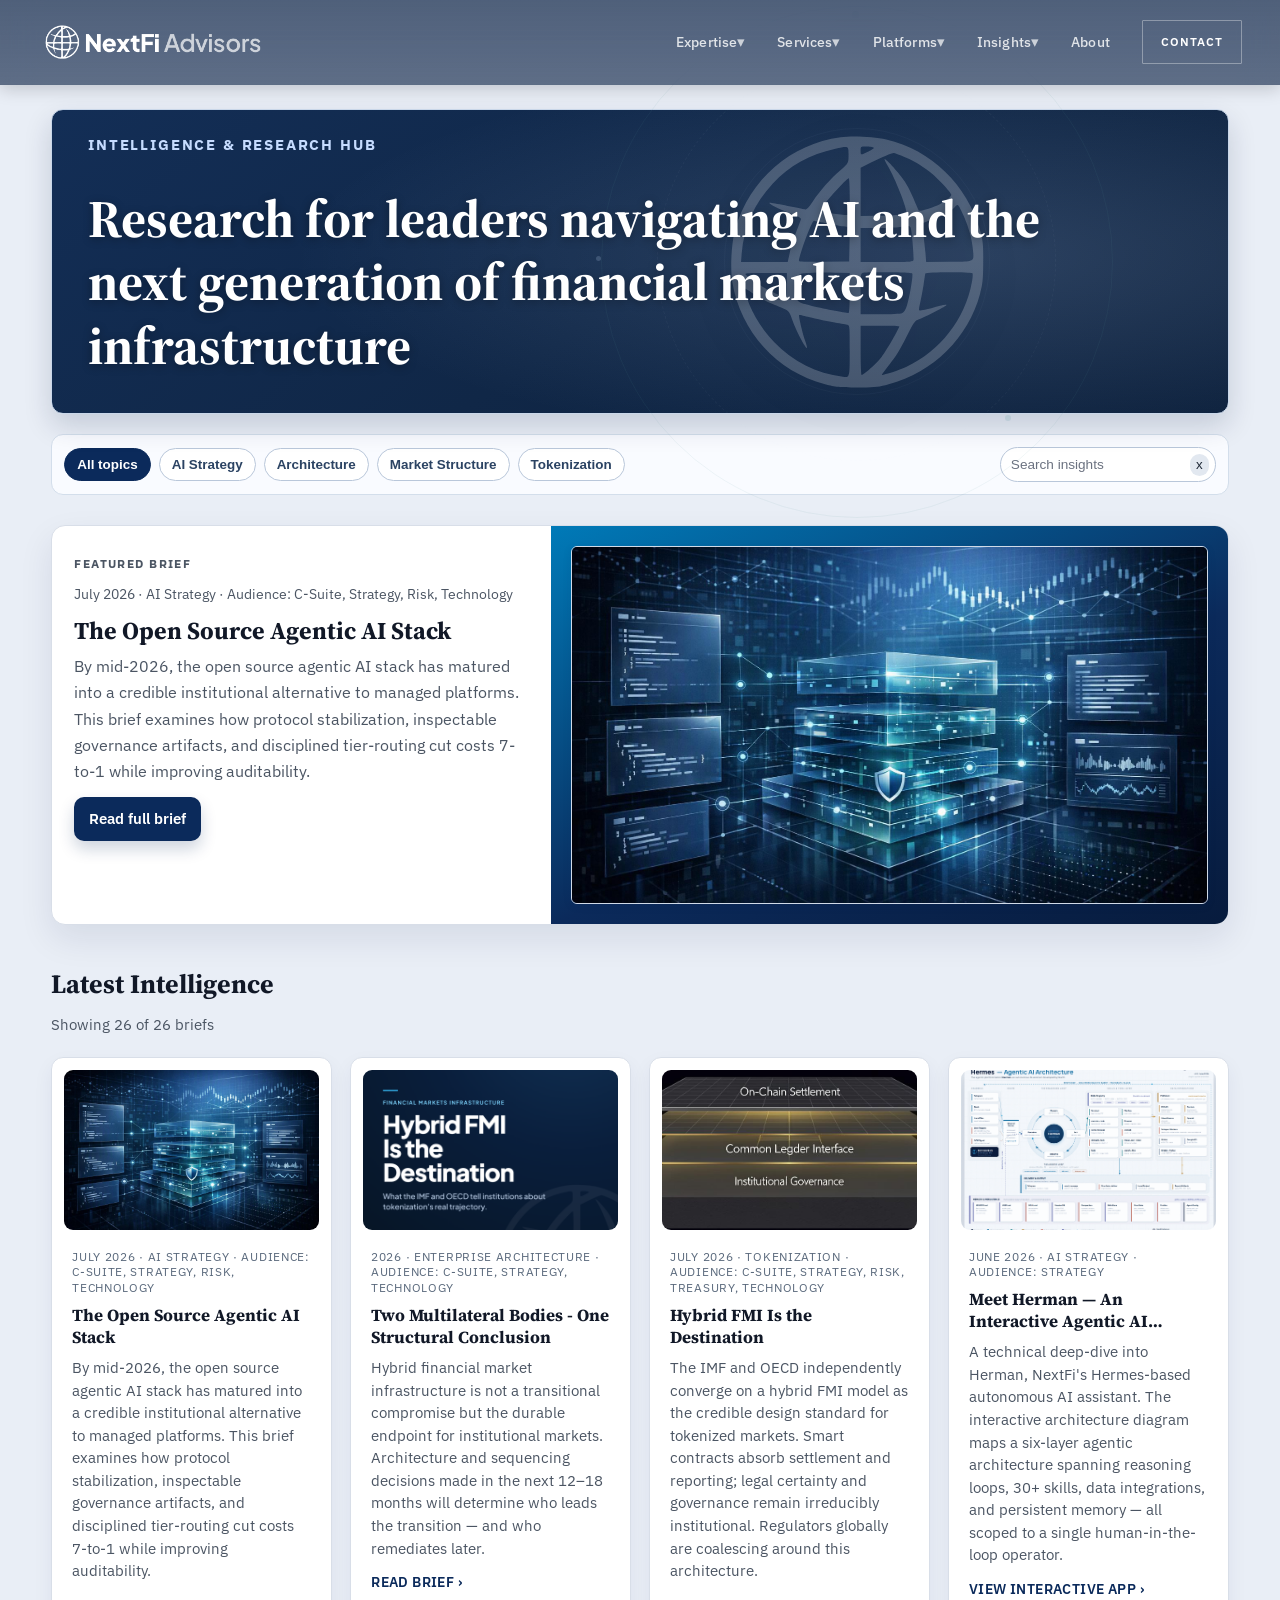
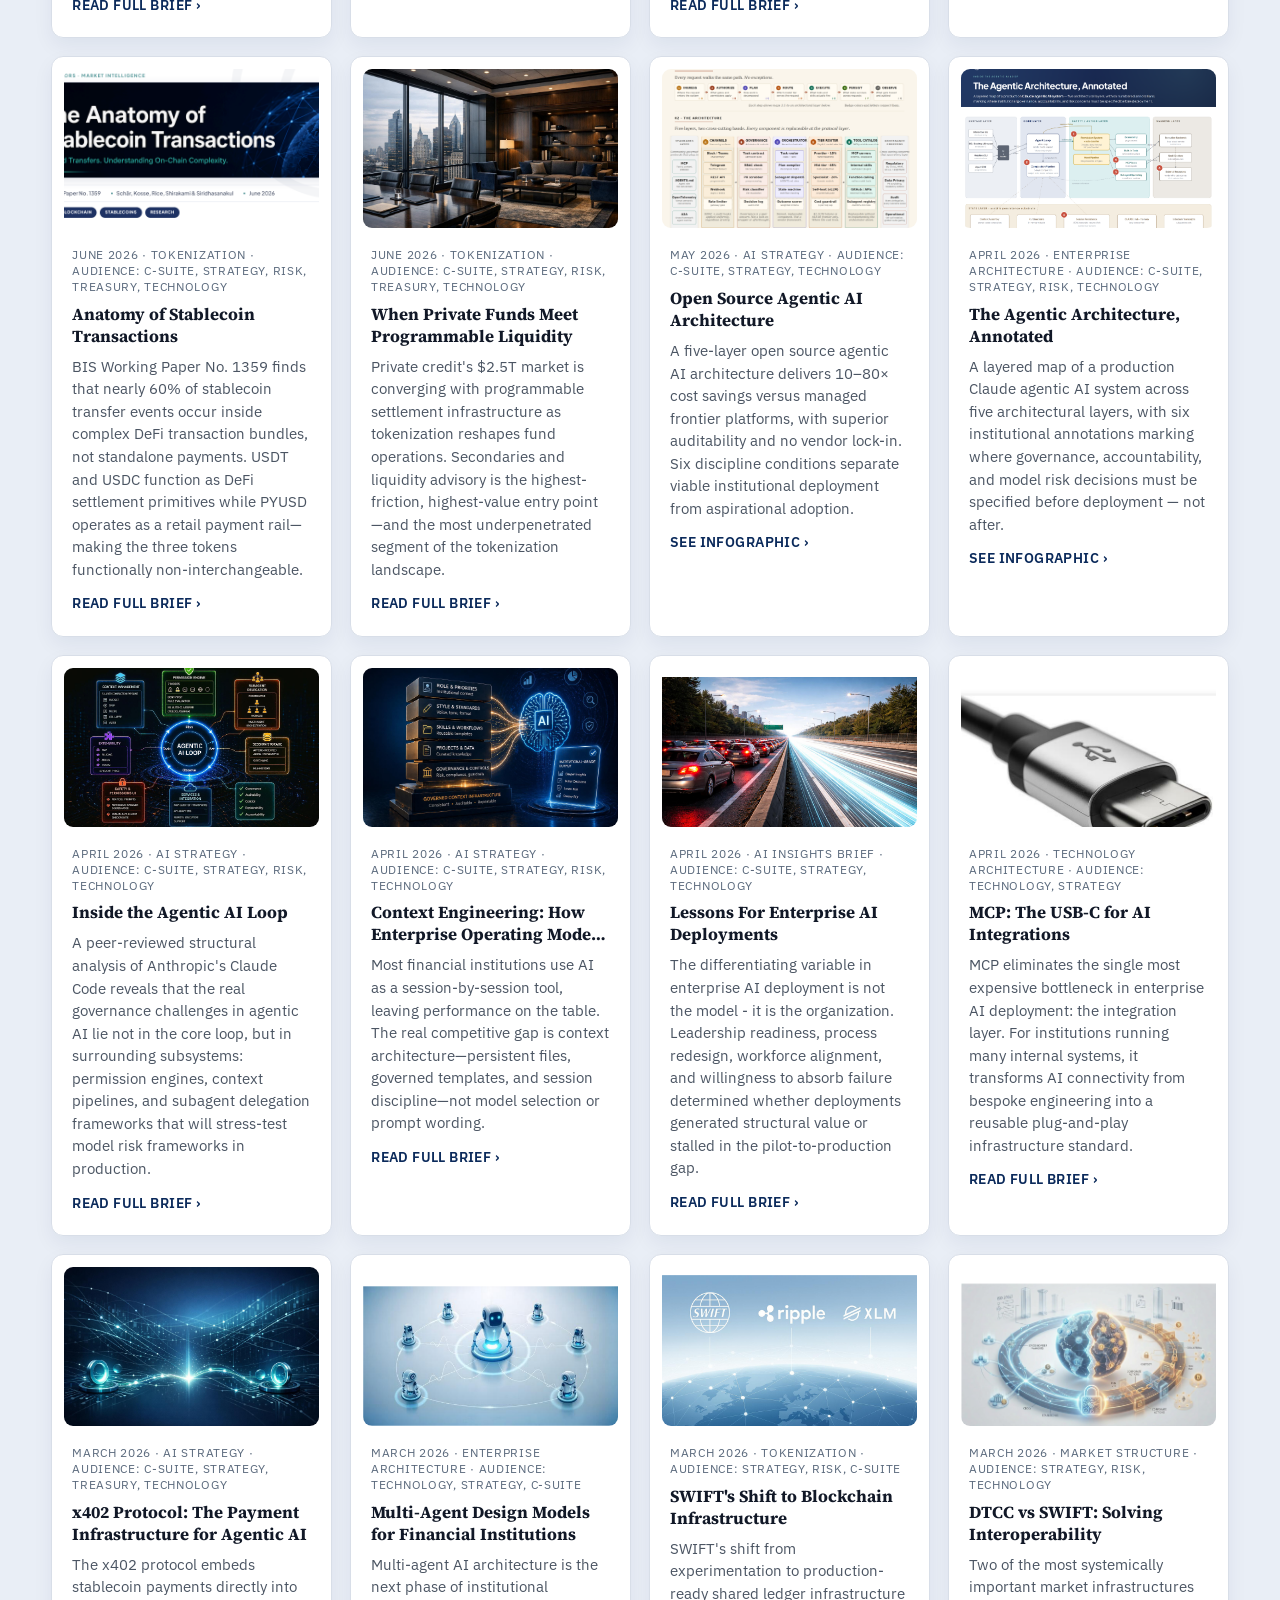
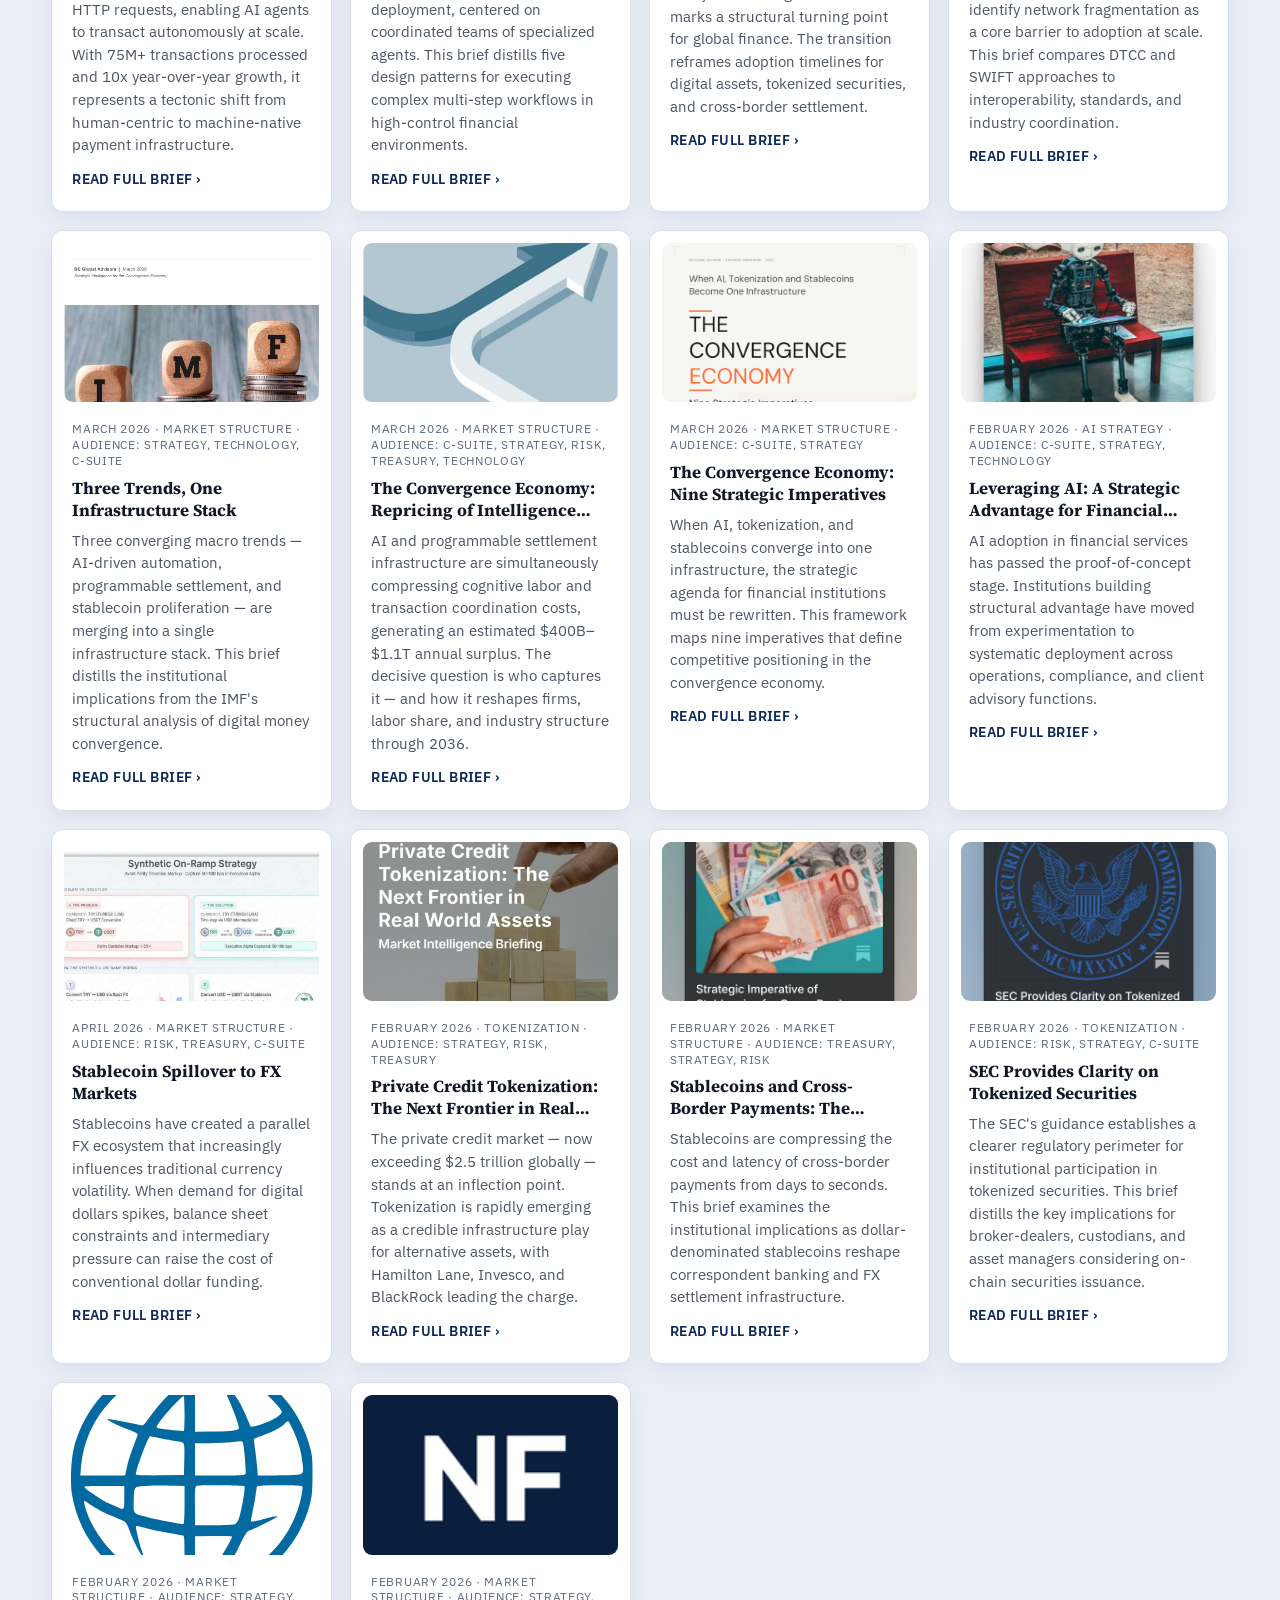
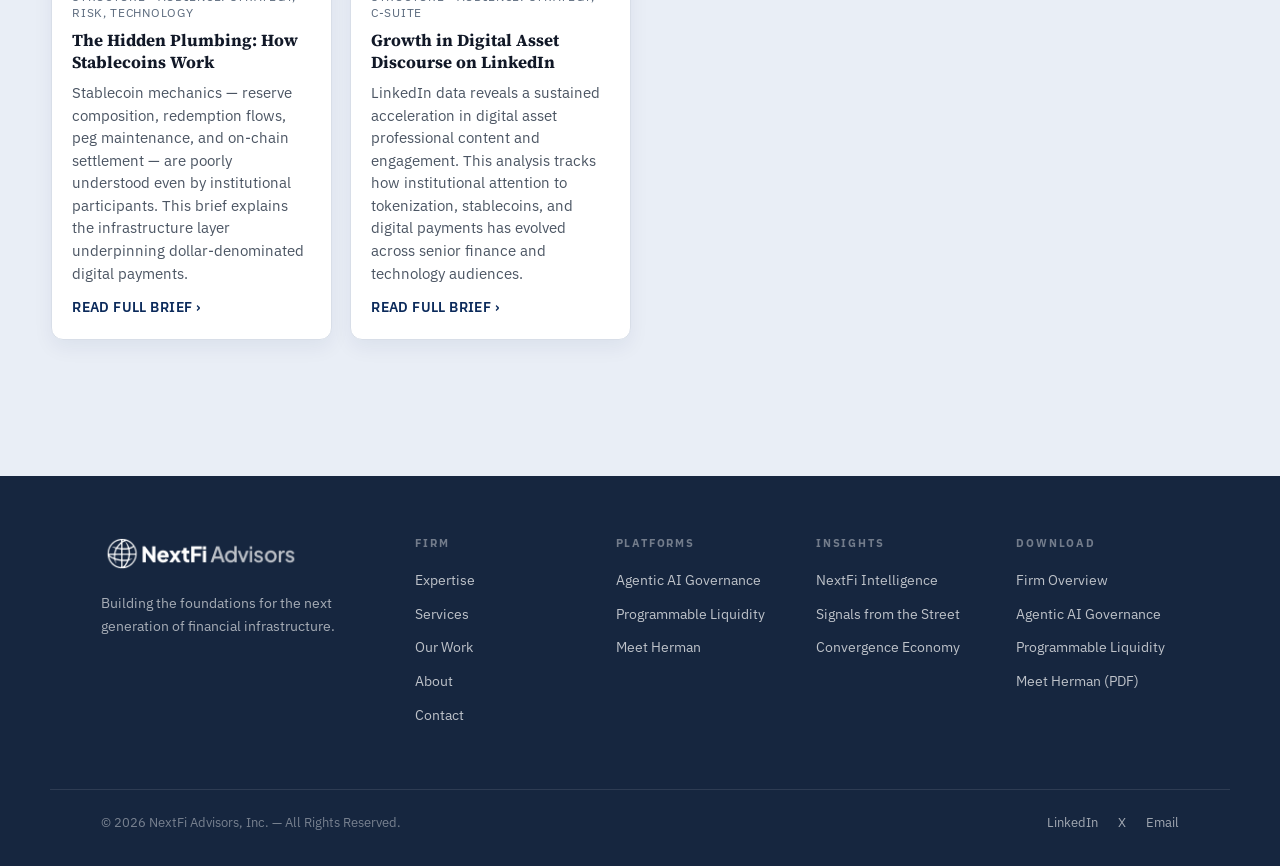
==== commit 2b92d89d: "Align nav/footer with apex: relabel Expertise, add Platforms, trim Insights" ====
--- a/index.html
+++ b/index.html
@@ -26,15 +26,16 @@
   <!-- PRIMARY-NAV-LEFT-START -->
       <nav id="primary-mobile-nav" class="nav nav-right" aria-label="Primary navigation">
         <div class="nav-item has-dropdown">
-        <a href="https://nextfiadvisors.com/#work">Expertise</a>
+  <a href="https://nextfiadvisors.com/#work">Expertise</a>
   <ul class="nav-dropdown">
-      <li><a href="https://nextfiadvisors.com/#expertise">Domain Areas</a></li>
+      <li><a href="https://nextfiadvisors.com/#expertise">Artificial Intelligence</a></li>
+      <li><a href="https://nextfiadvisors.com/#expertise">Digital Assets &amp; Tokenization</a></li>
       <li><a href="https://nextfiadvisors.com/#work">Our Work</a></li>
       <li><a href="https://nextfiadvisors.com/our-work">Case Studies</a></li>
   </ul>
 </div>
         <div class="nav-item has-dropdown">
-        <a href="https://nextfiadvisors.com/#services">Services</a>
+  <a href="https://nextfiadvisors.com/#services">Services</a>
   <ul class="nav-dropdown">
       <li><a href="https://nextfiadvisors.com/#svc-01">Operating Model Strategy &amp; Design</a></li>
       <li><a href="https://nextfiadvisors.com/#svc-02">Enterprise Infrastructure</a></li>
@@ -43,12 +44,19 @@
   </ul>
 </div>
         <div class="nav-item has-dropdown">
+  <a href="https://nextfiadvisors.com/">Platforms</a>
+  <ul class="nav-dropdown">
+      <li><a href="https://agentic.nextfiadvisors.com/">Agentic AI Governance Review</a></li>
+      <li><a href="https://nextfiadvisors.com/programmable-liquidity">Programmable Liquidity</a></li>
+      <li><a href="https://nextfiadvisors.com/meet-herman/">Meet Herman</a></li>
+  </ul>
+</div>
+        <div class="nav-item has-dropdown">
   <a href="index.html">Insights</a>
   <ul class="nav-dropdown nav-section-links">
       <li><a href="index.html">NextFi Intelligence</a></li>
-      <li><a href="https://agentic.nextfiadvisors.com/">Agentic AI Governance Review</a></li>
       <li><a href="https://streetsignals.nextfiadvisors.com">Signals from the Street</a></li>
-      <li><a href="https://nextfiadvisors.com/meet-herman/">Meet Herman</a></li>
+      <li><a href="https://thedisplacement.ai/">Convergence Economy</a></li>
   </ul>
 </div>
   <a href="https://nextfiadvisors.com/#about">About</a>
@@ -431,15 +439,14 @@
           <a href="https://nextfiadvisors.com/contact">Contact</a>
         </div>
         <div class="footer-links">
-          <h4>Featured Services</h4>
+          <h4>Platforms</h4>
           <a href="https://agentic.nextfiadvisors.com/">Agentic AI Governance</a>
           <a href="https://nextfiadvisors.com/programmable-liquidity">Programmable Liquidity</a>
           <a href="https://nextfiadvisors.com/meet-herman/">Meet Herman</a>
         </div>
         <div class="footer-links">
-          <h4>Intelligence &amp; Insights</h4>
-          <a href="https://intelligence.nextfiadvisors.com" target="_blank" rel="noopener noreferrer">Intelligence/Research Hub</a>
-          <a href="https://agentic.nextfiadvisors.com/">Agentic AI Governance Review</a>
+          <h4>Insights</h4>
+          <a href="https://intelligence.nextfiadvisors.com" target="_blank" rel="noopener noreferrer">NextFi Intelligence</a>
           <a href="https://streetsignals.nextfiadvisors.com/">Signals from the Street</a>
           <a href="https://thedisplacement.ai/">Convergence Economy</a>
         </div>
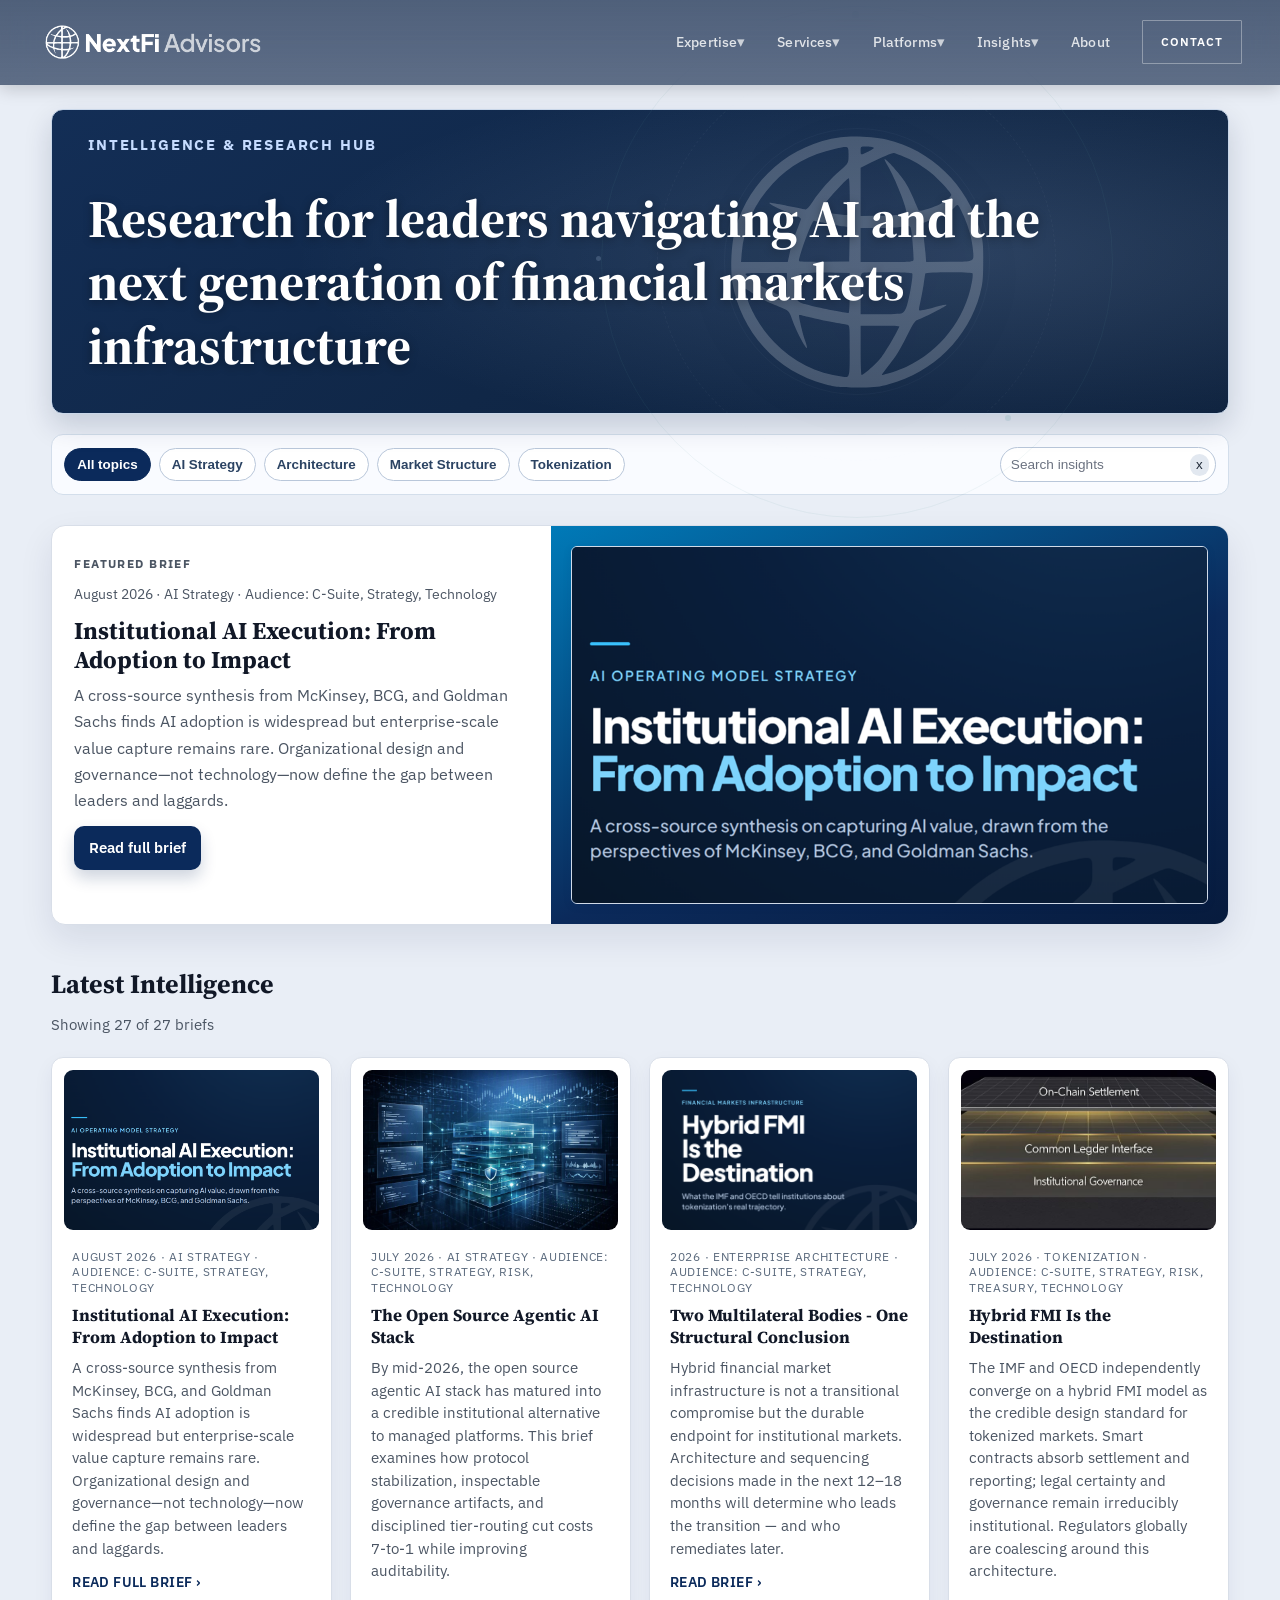
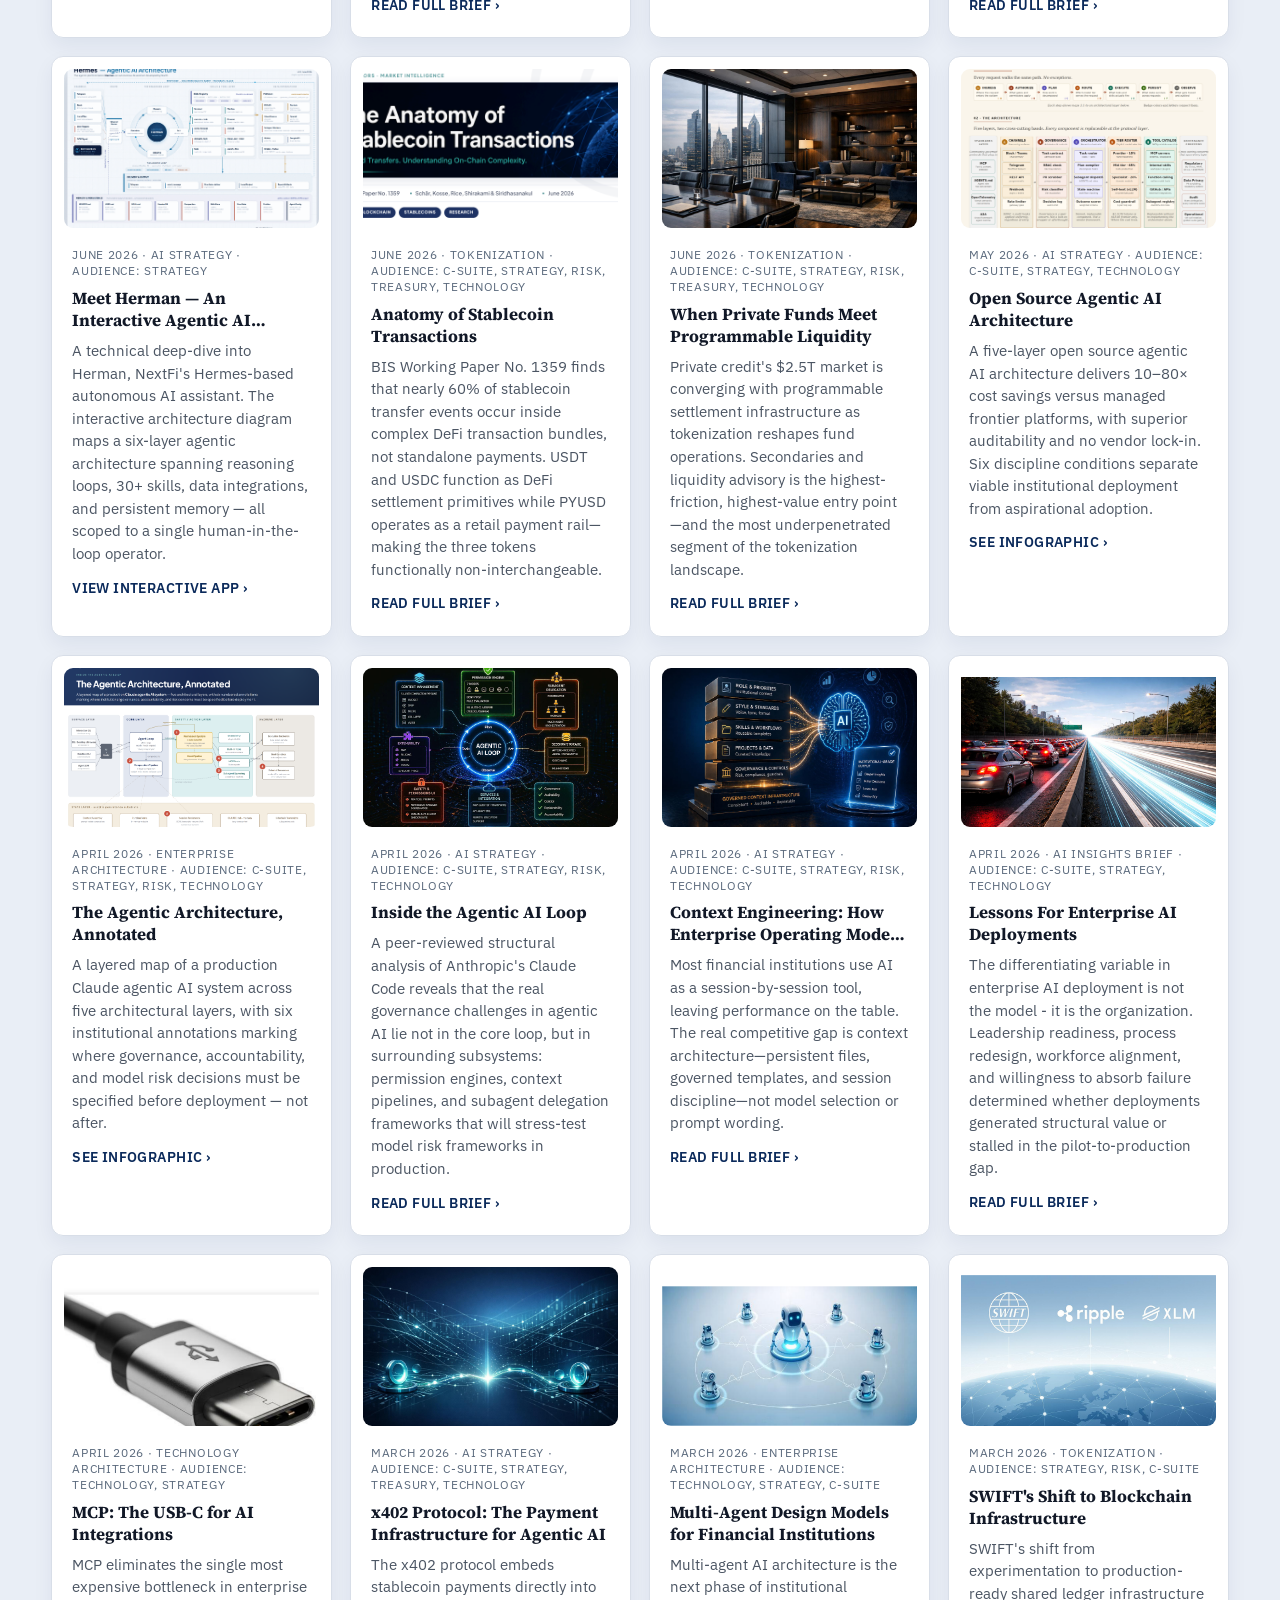
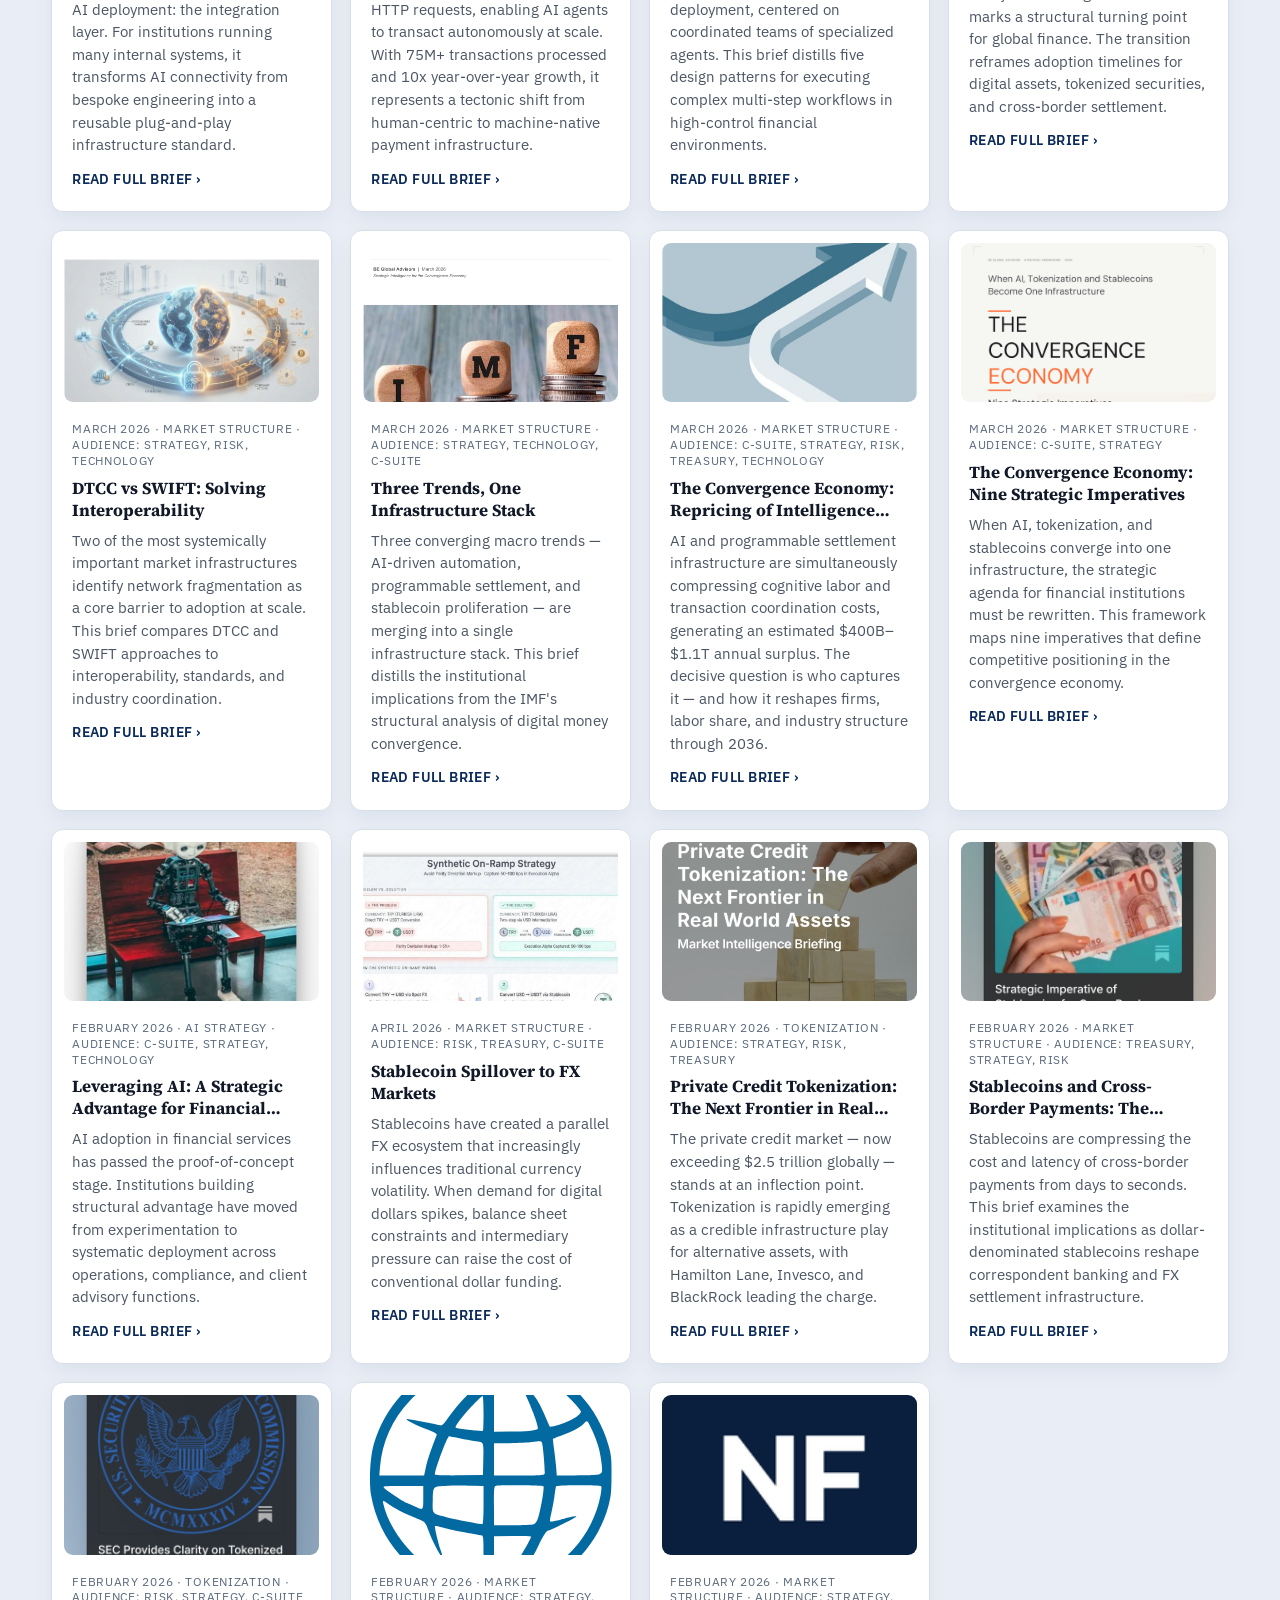
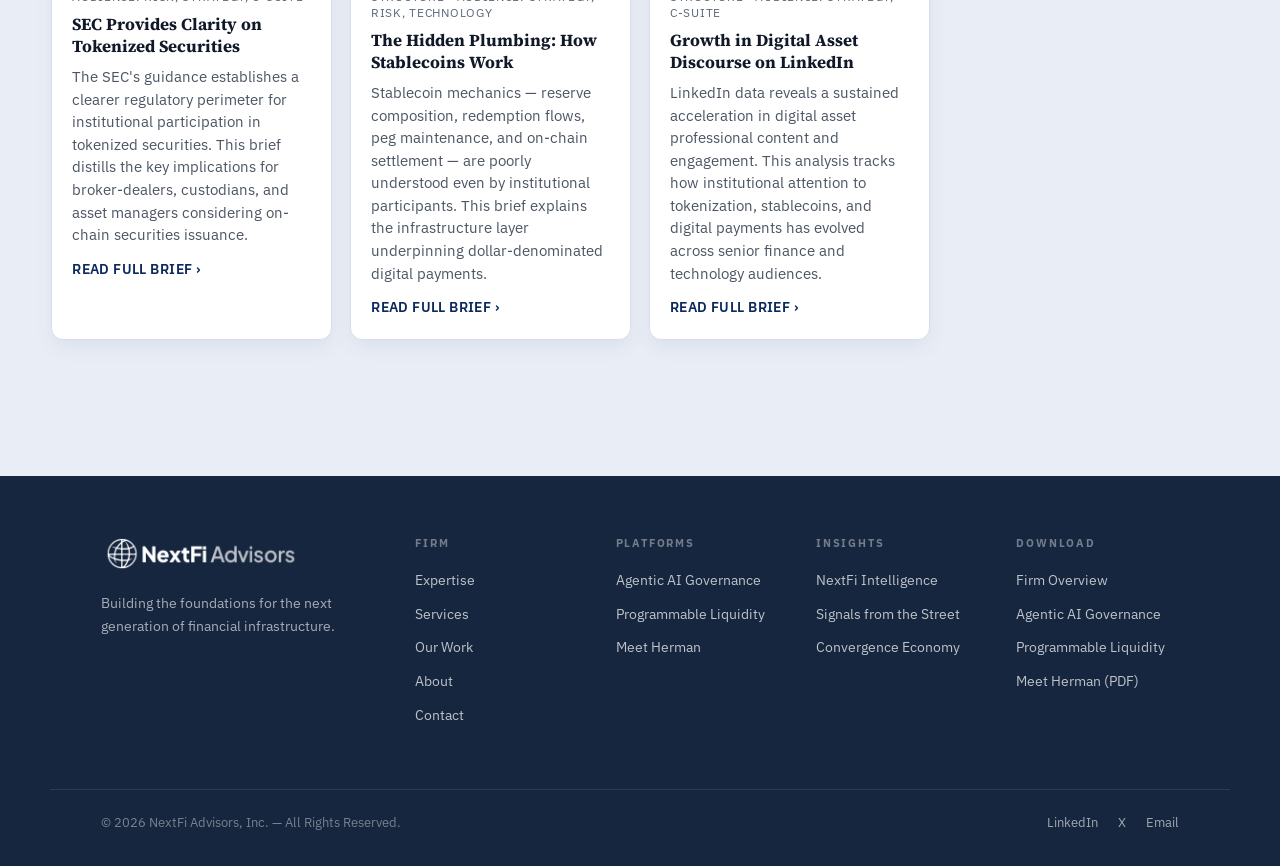
==== commit d35edaf5: "Publish: inject card + nav for institutional-ai-execution-from-adoption-to-impact" ====
--- a/index.html
+++ b/index.html
@@ -106,19 +106,19 @@
       </div>
     </section>
 
-                                                                                                                                                                                                                        <article id="featured-brief" class="featured" aria-labelledby="featured-title" data-topic="ai-strategy,enterprise-architecture" data-type="featured-brief" data-audience="c-suite,strategy,risk,technology" data-title="The Open Source Agentic AI Stack" data-summary="By mid-2026, the open source agentic AI stack has matured into a credible institutional alternative to managed platforms. This brief examines how protocol stabilization, inspectable governance artifacts, and disciplined tier-routing cut costs 7-to-1 while improving auditability.">
+                                                                                                                                                                                                                            <article id="featured-brief" class="featured" aria-labelledby="featured-title" data-topic="ai-strategy" data-type="featured-brief" data-audience="c-suite,strategy,technology" data-title="Institutional AI Execution: From Adoption to Impact" data-summary="A cross-source synthesis from McKinsey, BCG, and Goldman Sachs finds AI adoption is widespread but enterprise-scale value capture remains rare. Organizational design and governance—not technology—now define the gap between leaders and laggards.">
       <div class="featured-copy">
         <p class="kicker">Featured Brief</p>
-        <p class="meta">July 2026 · AI Strategy · Audience: C-Suite, Strategy, Risk, Technology</p>
-        <h2 id="featured-title">The Open Source Agentic AI Stack</h2>
-        <p>By mid-2026, the open source agentic AI stack has matured into a credible institutional alternative to managed platforms. This brief examines how protocol stabilization, inspectable governance artifacts, and disciplined tier-routing cut costs 7-to-1 while improving auditability.</p>
+        <p class="meta">August 2026 · AI Strategy · Audience: C-Suite, Strategy, Technology</p>
+        <h2 id="featured-title">Institutional AI Execution: From Adoption to Impact</h2>
+        <p>A cross-source synthesis from McKinsey, BCG, and Goldman Sachs finds AI adoption is widespread but enterprise-scale value capture remains rare. Organizational design and governance—not technology—now define the gap between leaders and laggards.</p>
         <div class="btn-group">
-          <a class="btn" href="reports/the-open-source-agentic-ai-stack.pdf" target="_blank" rel="noopener noreferrer">Read full brief</a>
+          <a class="btn" href="reports/institutional-ai-execution-from-adoption-to-impact.pdf" target="_blank" rel="noopener noreferrer">Read full brief</a>
         </div>
       </div>
       <div class="featured-panel">
         <figure class="featured-media">
-          <img src="assets/report-covers/the-open-source-agentic-ai-stack-thumb.png" alt="Cover of The Open Source Agentic AI Stack" loading="lazy" />
+          <img src="assets/report-covers/institutional-ai-execution-from-adoption-to-impact-thumb.png" alt="Cover of Institutional AI Execution: From Adoption to Impact" loading="lazy" />
           <figcaption>Featured brief cover</figcaption>
         </figure>
       </div>
@@ -133,6 +133,18 @@
       <p id="results-count" class="results-count" aria-live="polite">Showing 15 of 15 briefs</p>
 
       <div class="cards" id="report-cards">
+        <article class="card" data-topic="ai-strategy" data-type="featured-brief" data-audience="c-suite,strategy,technology" data-title="Institutional AI Execution: From Adoption to Impact" data-summary="A cross-source synthesis from McKinsey, BCG, and Goldman Sachs finds AI adoption is widespread but enterprise-scale value capture remains rare. Organizational design and governance—not technology—now define the gap between leaders and laggards.">
+  <figure class="card-media">
+    <img src="assets/report-covers/institutional-ai-execution-from-adoption-to-impact-thumb.png" alt="Cover of Institutional AI Execution: From Adoption to Impact" loading="lazy" />
+  </figure>
+  <div class="card-body">
+    <p class="meta">August 2026 · AI Strategy · Audience: C-Suite, Strategy, Technology</p>
+    <h3>Institutional AI Execution: From Adoption to Impact</h3>
+    <p>A cross-source synthesis from McKinsey, BCG, and Goldman Sachs finds AI adoption is widespread but enterprise-scale value capture remains rare. Organizational design and governance—not technology—now define the gap between leaders and laggards.</p>
+    <a href="reports/institutional-ai-execution-from-adoption-to-impact.pdf" target="_blank" rel="noopener noreferrer">Read full brief</a>
+  </div>
+</article>
+
         <article class="card" data-topic="ai-strategy,enterprise-architecture" data-type="featured-brief" data-audience="c-suite,strategy,risk,technology" data-title="The Open Source Agentic AI Stack" data-summary="By mid-2026, the open source agentic AI stack has matured into a credible institutional alternative to managed platforms. This brief examines how protocol stabilization, inspectable governance artifacts, and disciplined tier-routing cut costs 7-to-1 while improving auditability.">
   <figure class="card-media">
     <img src="assets/report-covers/the-open-source-agentic-ai-stack-thumb.png" alt="Cover of The Open Source Agentic AI Stack" loading="lazy" />
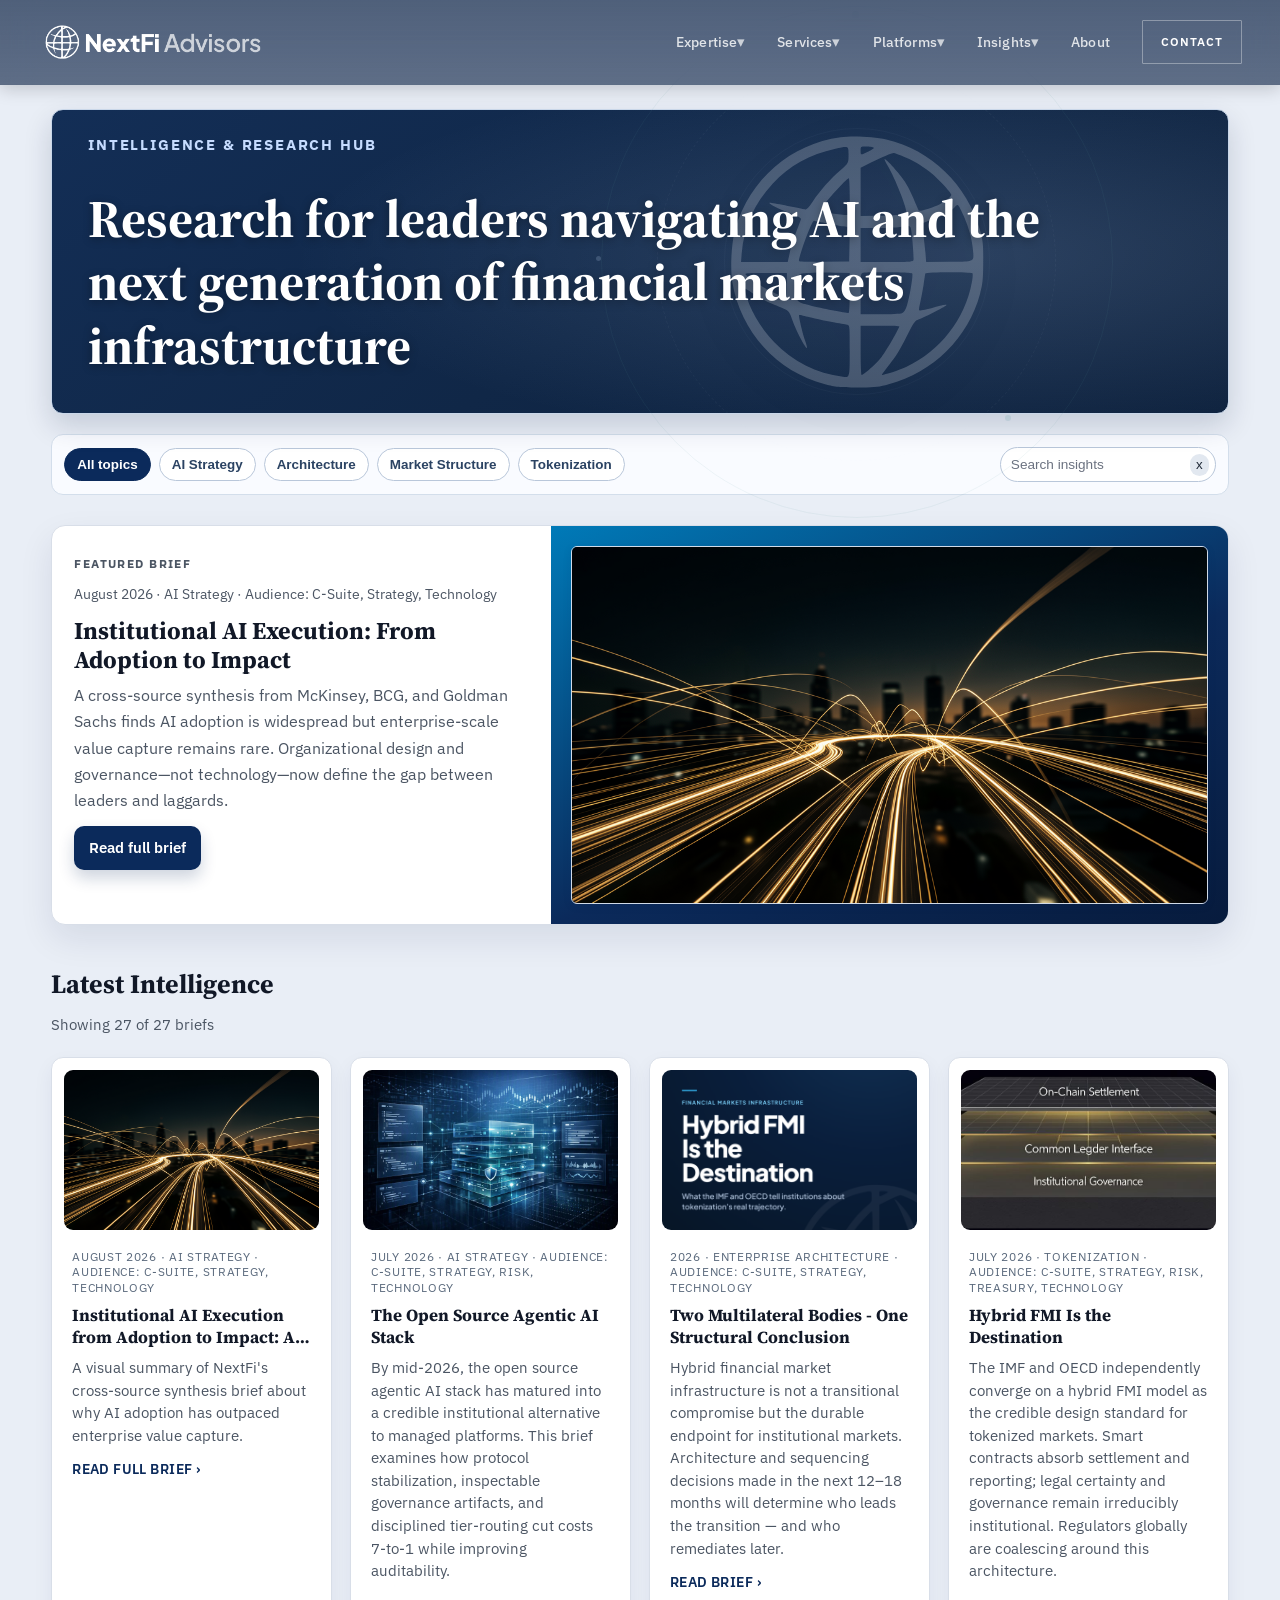
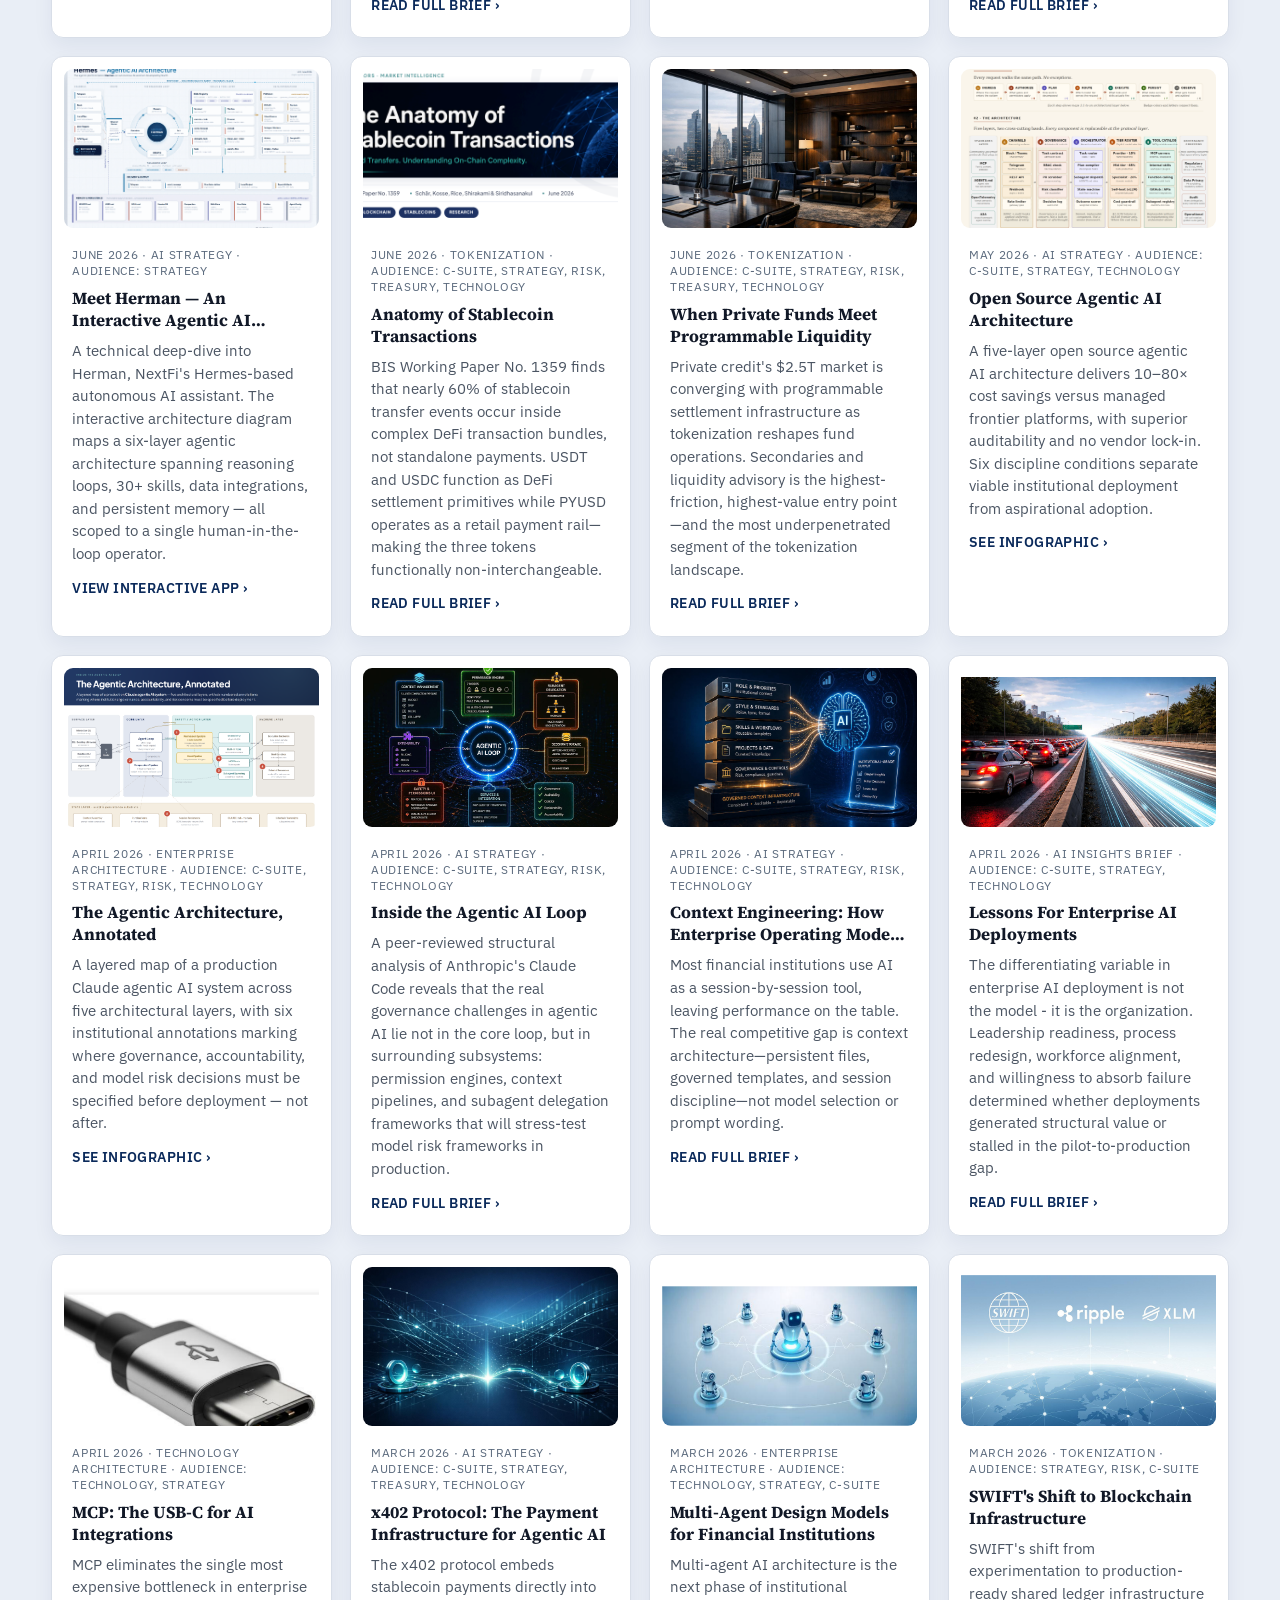
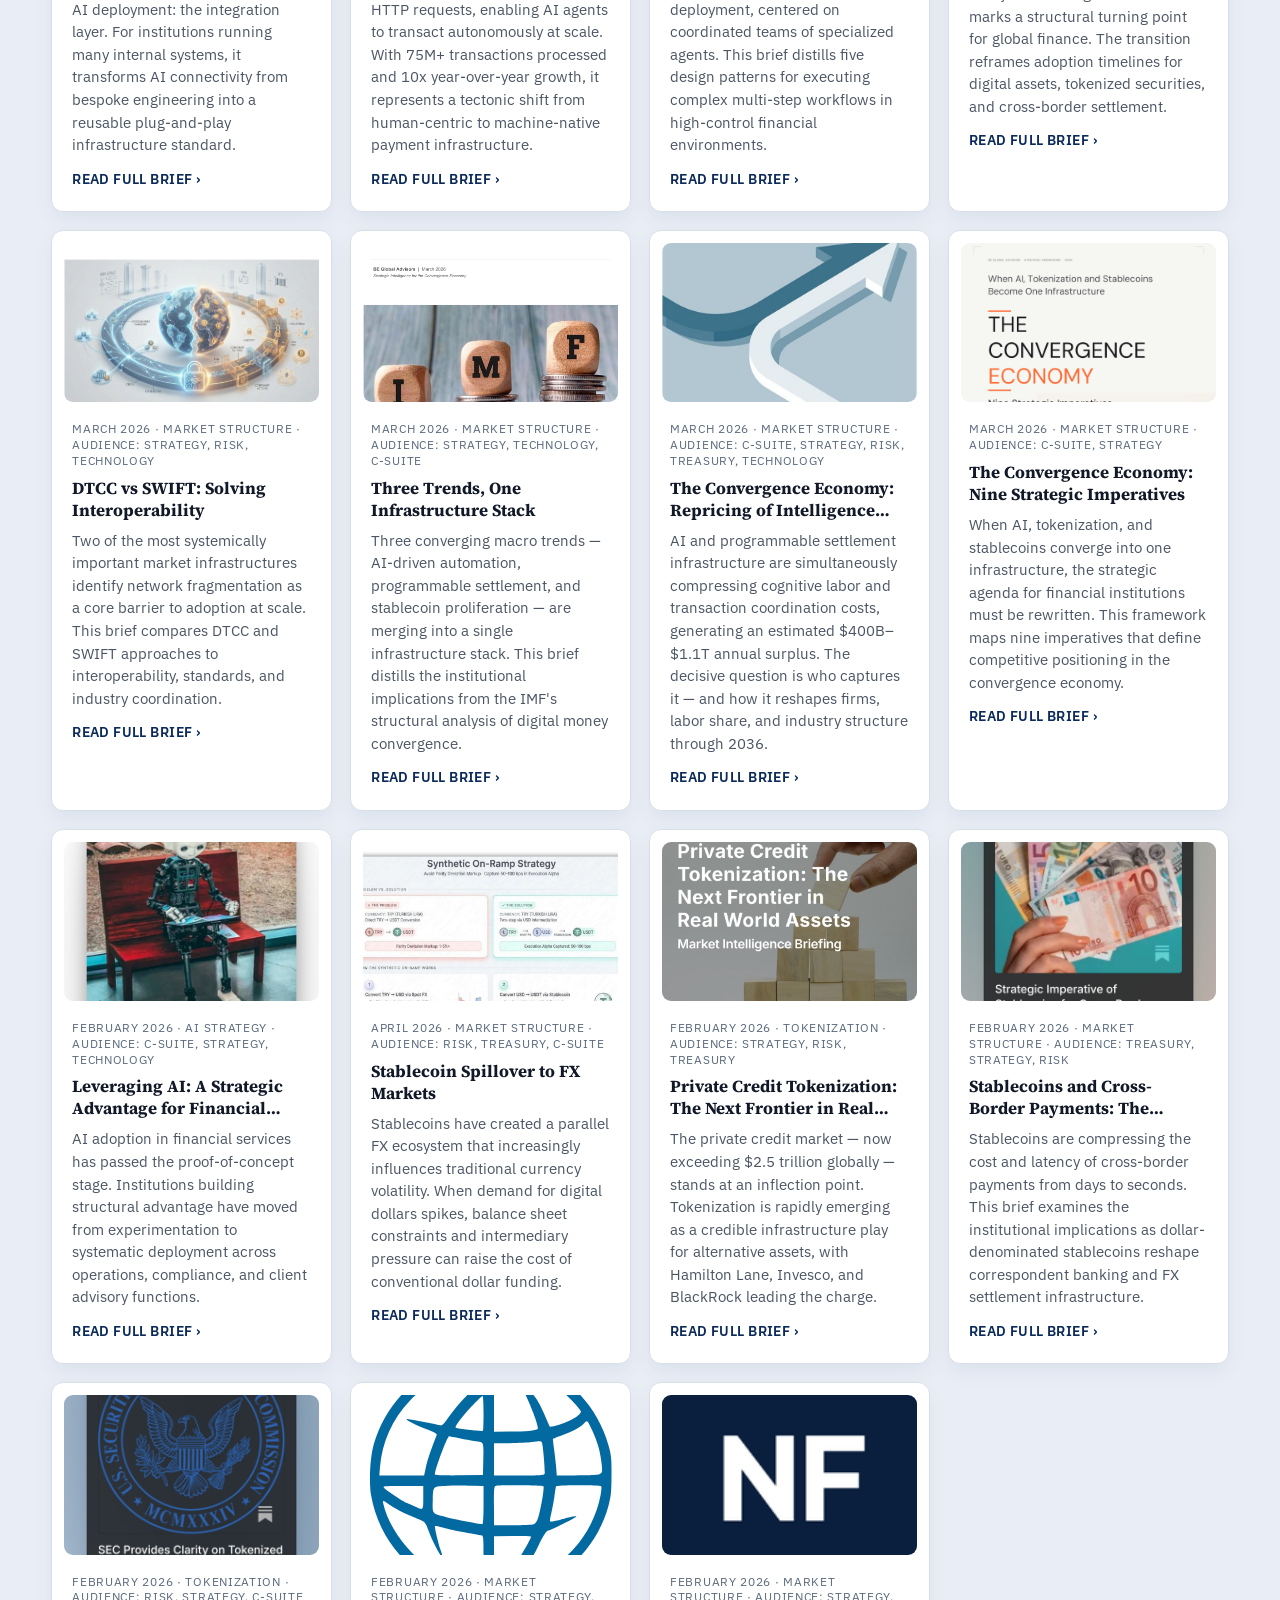
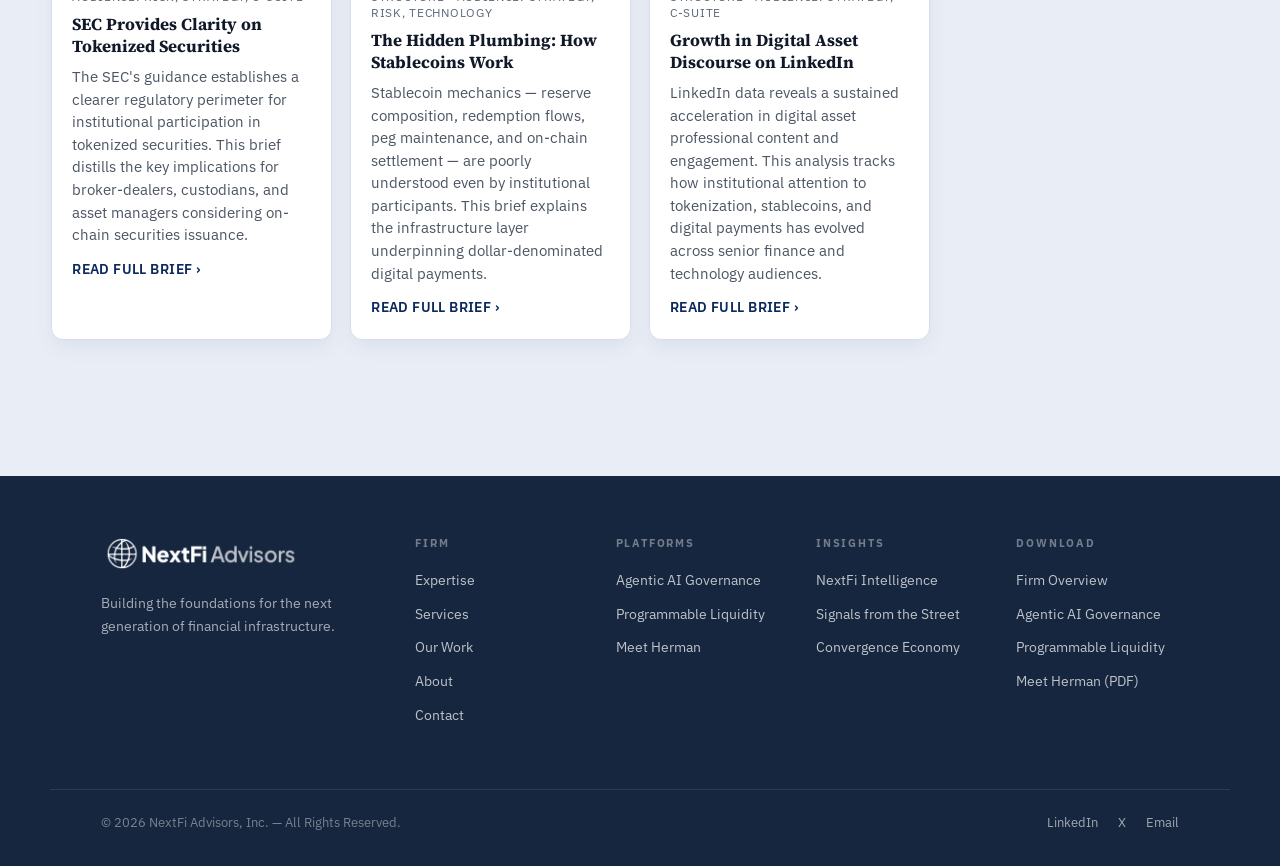
==== commit 6a099042: "Publish: inject card + nav for institutional-ai-execution-from-adoption-to-impact" ====
--- a/index.html
+++ b/index.html
@@ -133,17 +133,18 @@
       <p id="results-count" class="results-count" aria-live="polite">Showing 15 of 15 briefs</p>
 
       <div class="cards" id="report-cards">
-        <article class="card" data-topic="ai-strategy" data-type="featured-brief" data-audience="c-suite,strategy,technology" data-title="Institutional AI Execution: From Adoption to Impact" data-summary="A cross-source synthesis from McKinsey, BCG, and Goldman Sachs finds AI adoption is widespread but enterprise-scale value capture remains rare. Organizational design and governance—not technology—now define the gap between leaders and laggards.">
+        <article class="card" data-topic="ai-strategy" data-type="explainer" data-audience="c-suite,strategy,technology" data-title="Institutional AI Execution from Adoption to Impact: A Visual Guide" data-summary="A visual summary of NextFi&#x27;s cross-source synthesis brief about why AI adoption has outpaced enterprise value capture.">
   <figure class="card-media">
     <img src="assets/report-covers/institutional-ai-execution-from-adoption-to-impact-thumb.png" alt="Cover of Institutional AI Execution: From Adoption to Impact" loading="lazy" />
   </figure>
   <div class="card-body">
     <p class="meta">August 2026 · AI Strategy · Audience: C-Suite, Strategy, Technology</p>
-    <h3>Institutional AI Execution: From Adoption to Impact</h3>
-    <p>A cross-source synthesis from McKinsey, BCG, and Goldman Sachs finds AI adoption is widespread but enterprise-scale value capture remains rare. Organizational design and governance—not technology—now define the gap between leaders and laggards.</p>
-    <a href="reports/institutional-ai-execution-from-adoption-to-impact.pdf" target="_blank" rel="noopener noreferrer">Read full brief</a>
-  </div>
-</article>
+    <h3>Institutional AI Execution from Adoption to Impact: A Visual Guide</h3>
+    <p>A visual summary of NextFi's cross-source synthesis brief about why AI adoption has outpaced enterprise value capture.</p>
+    <a href="reports/institutional-ai-execution-from-adoption-to-impact.html" target="_blank" rel="noopener noreferrer">Read full brief</a>
+  </div>
+</article>
+
 
         <article class="card" data-topic="ai-strategy,enterprise-architecture" data-type="featured-brief" data-audience="c-suite,strategy,risk,technology" data-title="The Open Source Agentic AI Stack" data-summary="By mid-2026, the open source agentic AI stack has matured into a credible institutional alternative to managed platforms. This brief examines how protocol stabilization, inspectable governance artifacts, and disciplined tier-routing cut costs 7-to-1 while improving auditability.">
   <figure class="card-media">
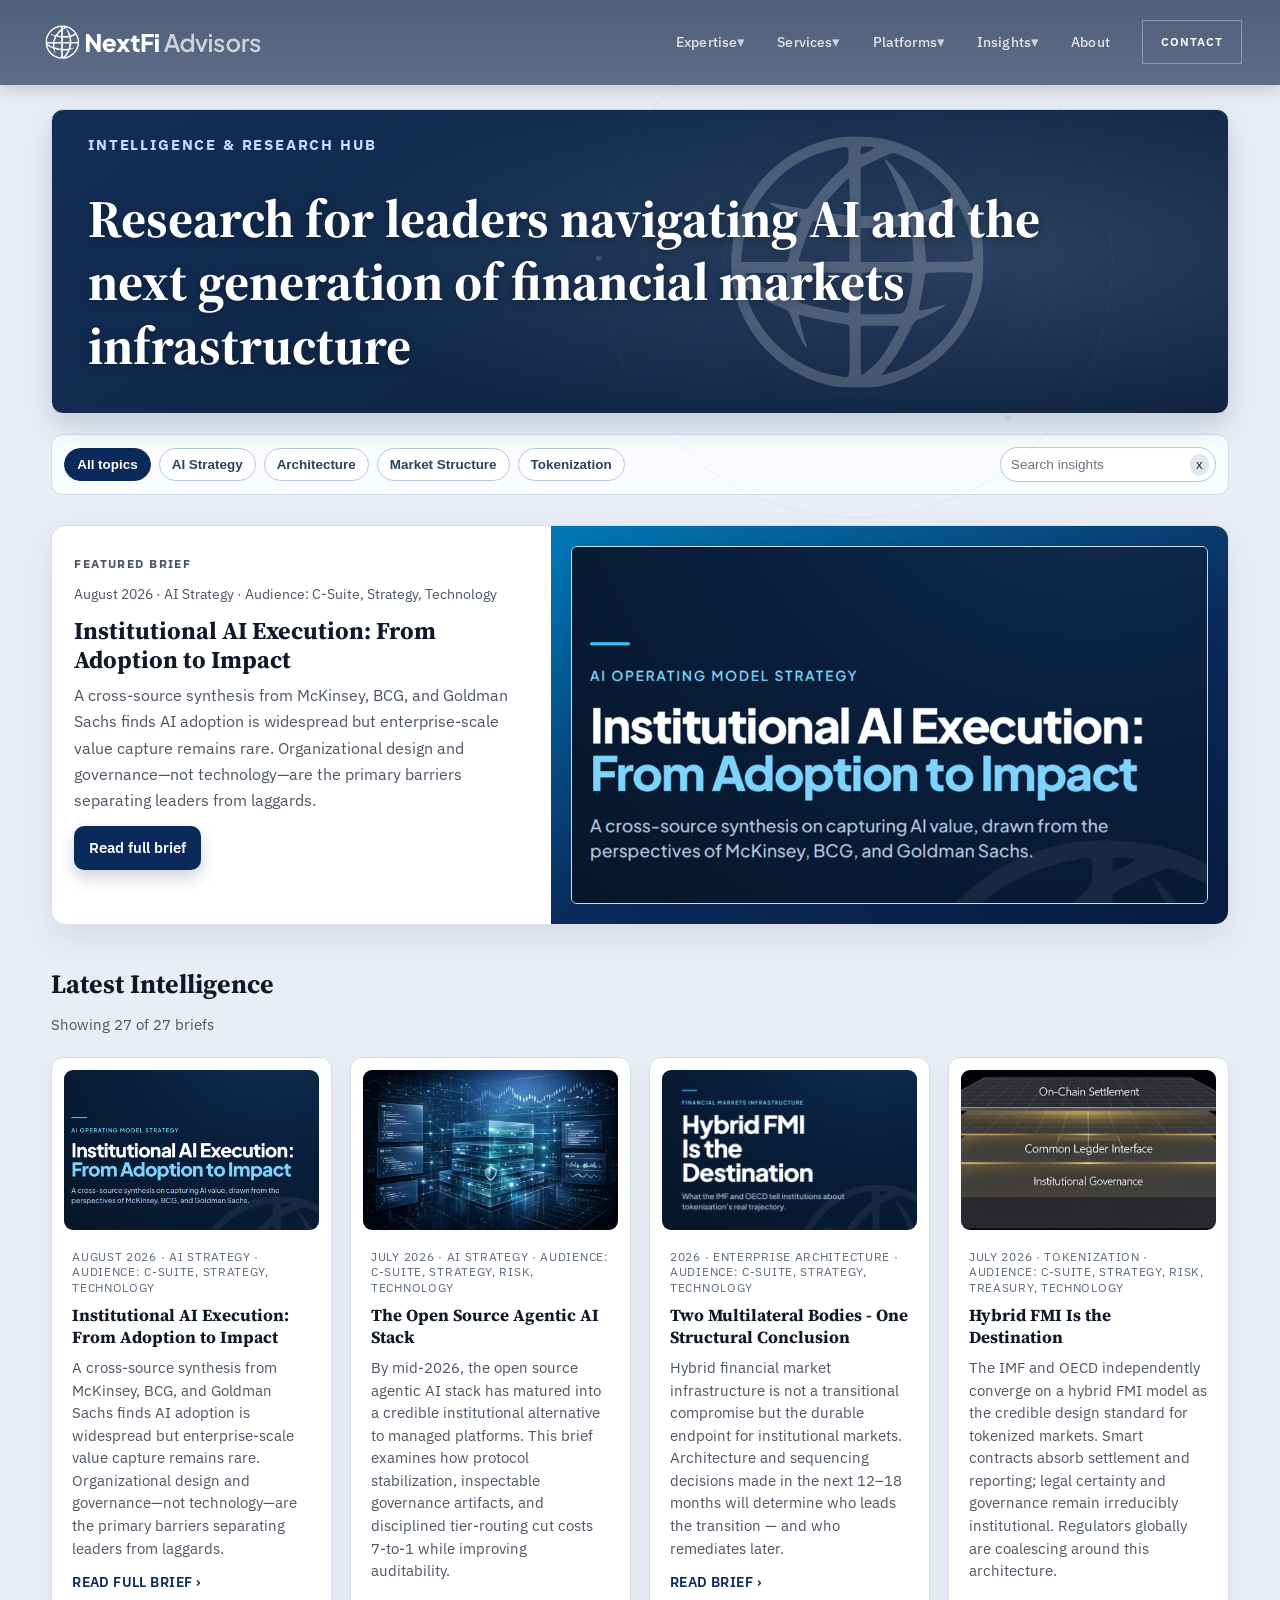
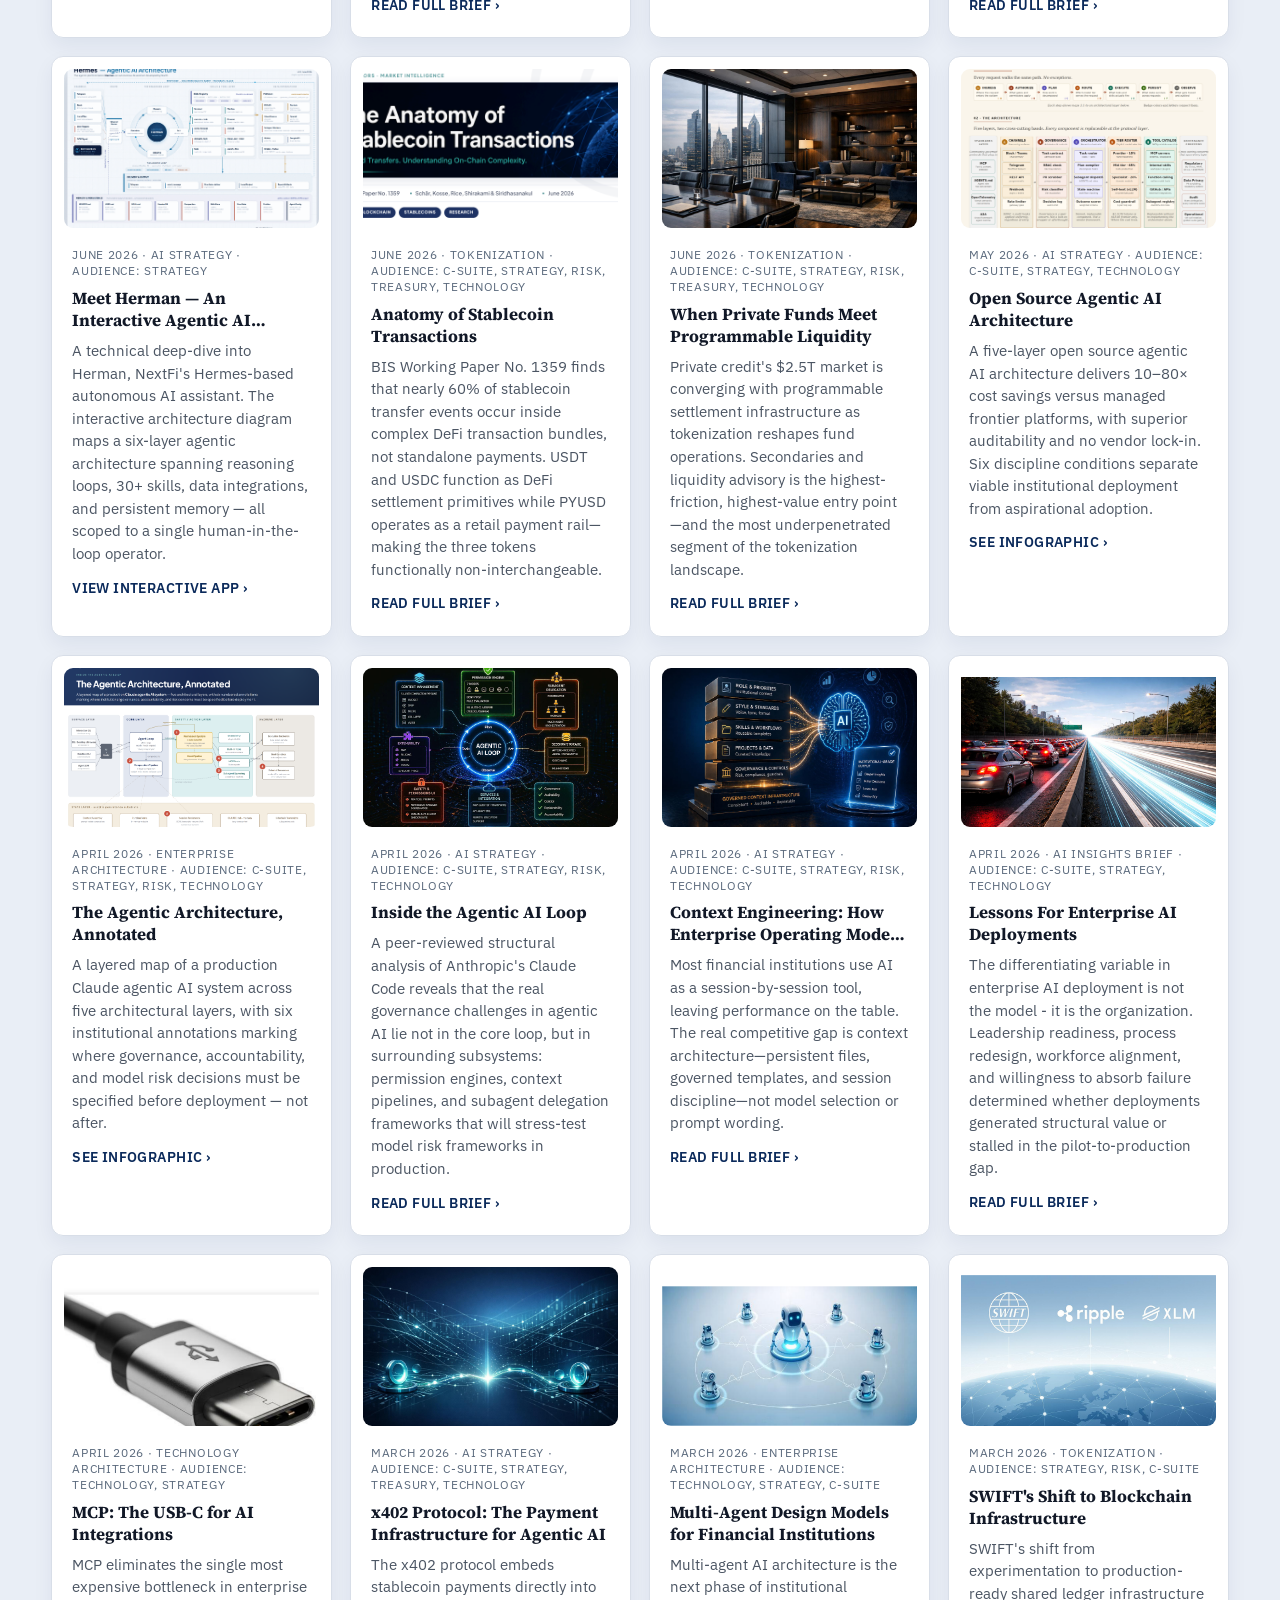
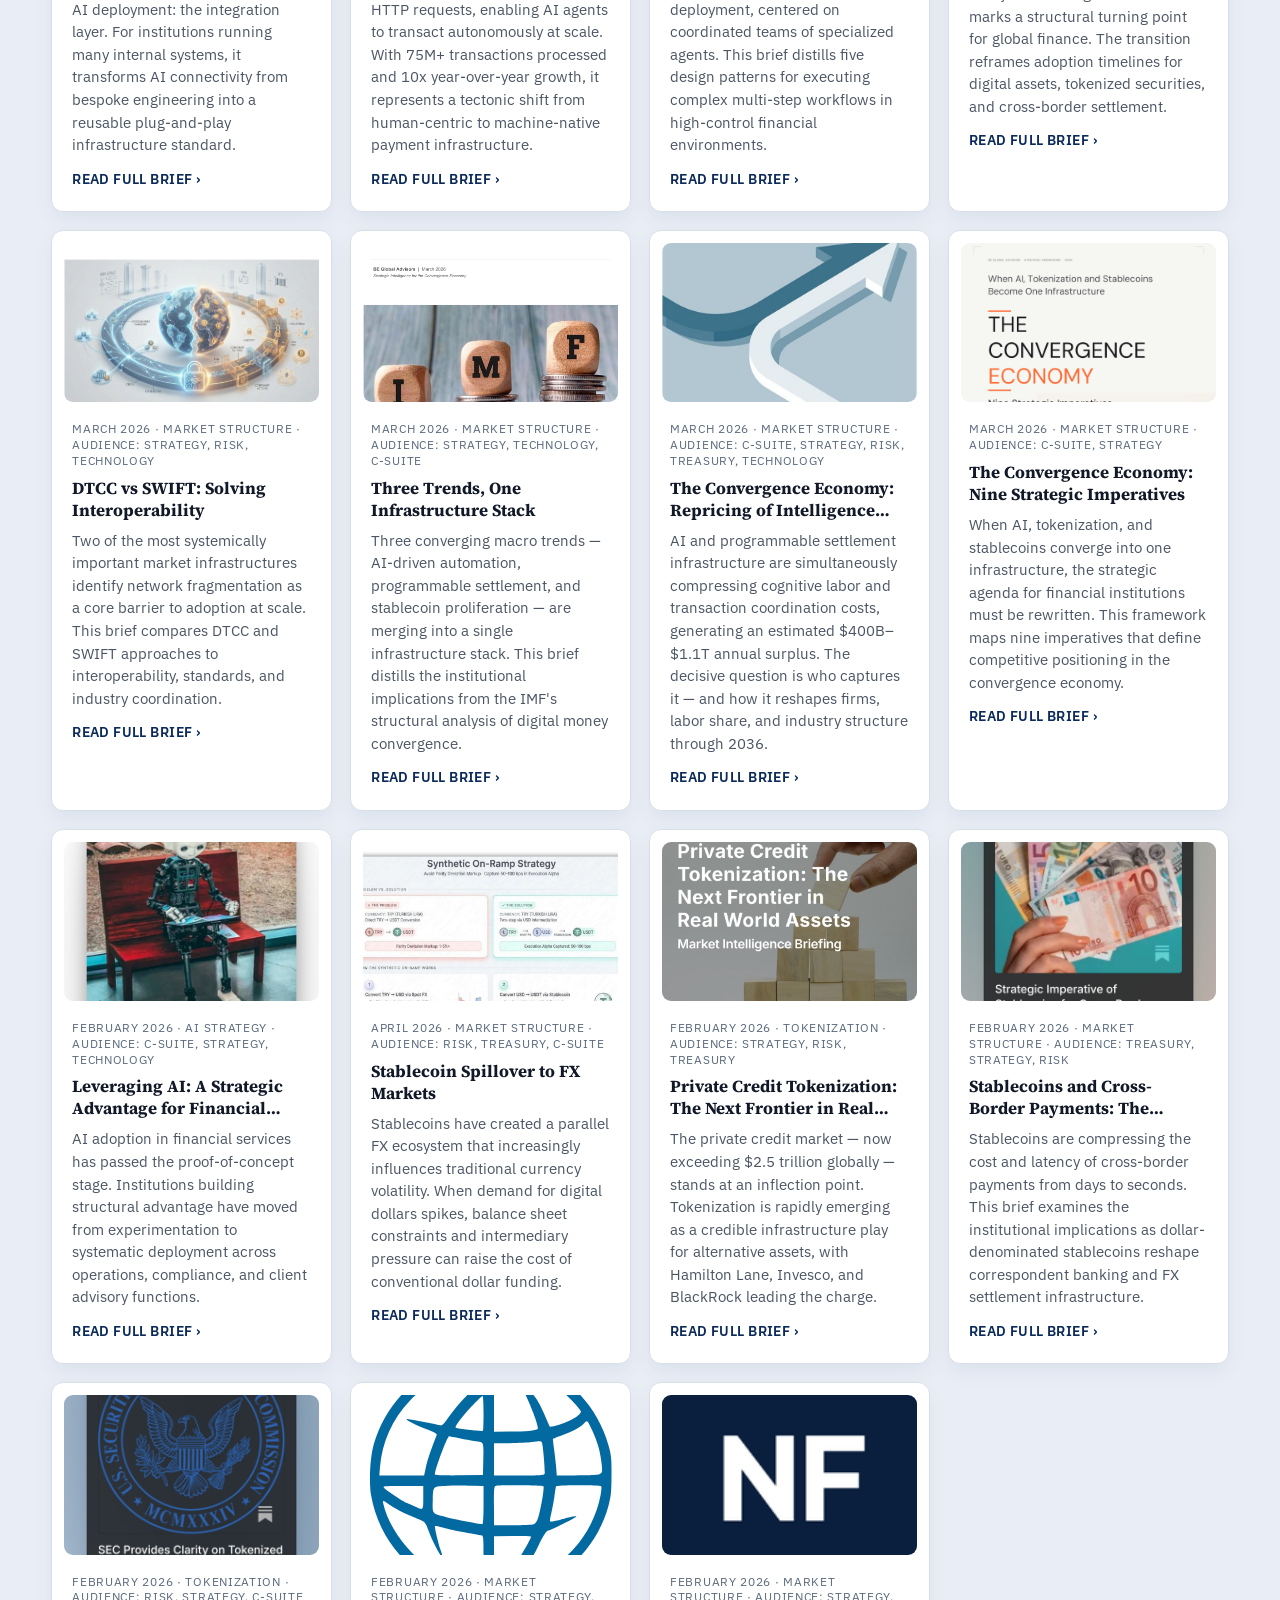
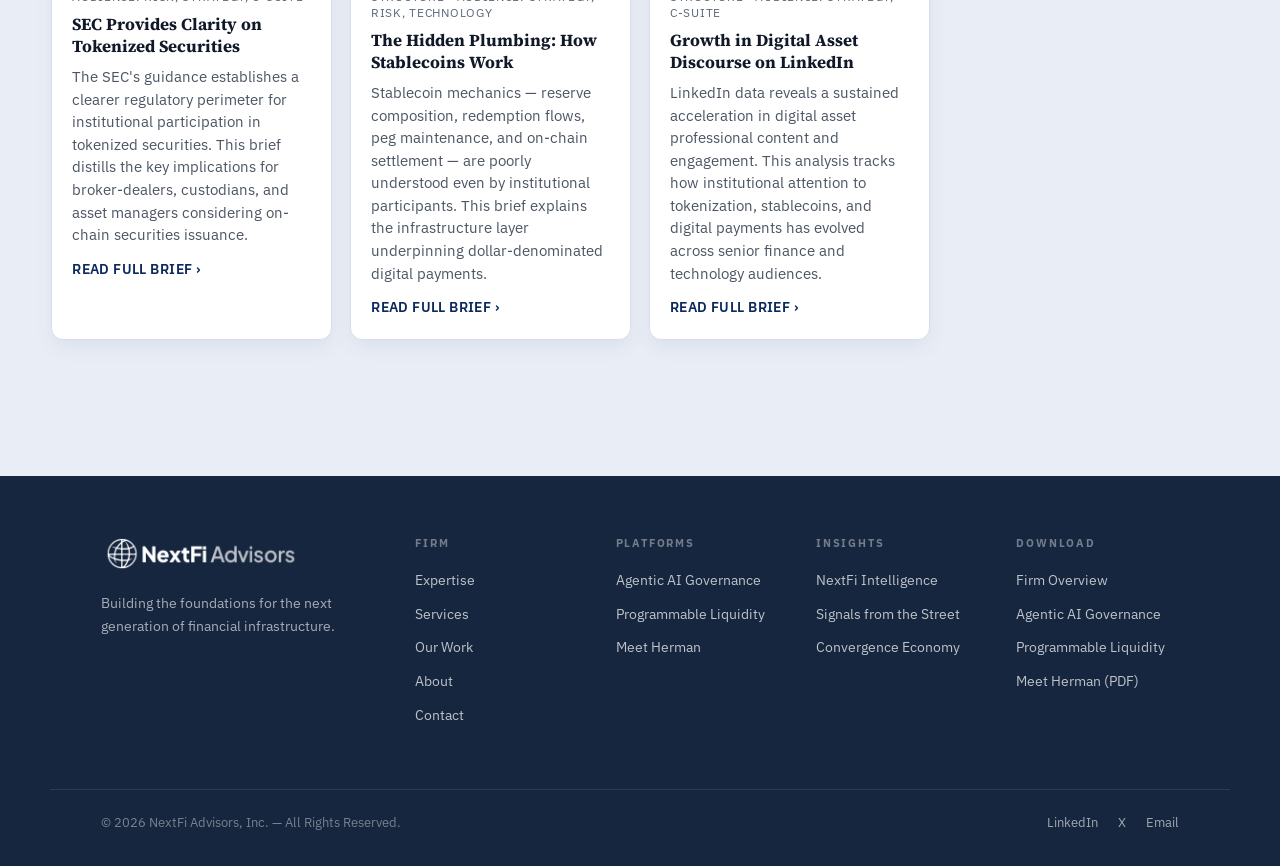
==== commit 5f84fb3b: "Publish: inject card + nav for institutional-ai-execution-from-adoption-to-impact" ====
--- a/index.html
+++ b/index.html
@@ -106,12 +106,12 @@
       </div>
     </section>
 
-                                                                                                                                                                                                                            <article id="featured-brief" class="featured" aria-labelledby="featured-title" data-topic="ai-strategy" data-type="featured-brief" data-audience="c-suite,strategy,technology" data-title="Institutional AI Execution: From Adoption to Impact" data-summary="A cross-source synthesis from McKinsey, BCG, and Goldman Sachs finds AI adoption is widespread but enterprise-scale value capture remains rare. Organizational design and governance—not technology—now define the gap between leaders and laggards.">
+                                                                                                                                                                                                                                <article id="featured-brief" class="featured" aria-labelledby="featured-title" data-topic="ai-strategy" data-type="featured-brief" data-audience="c-suite,strategy,technology" data-title="Institutional AI Execution: From Adoption to Impact" data-summary="A cross-source synthesis from McKinsey, BCG, and Goldman Sachs finds AI adoption is widespread but enterprise-scale value capture remains rare. Organizational design and governance—not technology—are the primary barriers separating leaders from laggards.">
       <div class="featured-copy">
         <p class="kicker">Featured Brief</p>
         <p class="meta">August 2026 · AI Strategy · Audience: C-Suite, Strategy, Technology</p>
         <h2 id="featured-title">Institutional AI Execution: From Adoption to Impact</h2>
-        <p>A cross-source synthesis from McKinsey, BCG, and Goldman Sachs finds AI adoption is widespread but enterprise-scale value capture remains rare. Organizational design and governance—not technology—now define the gap between leaders and laggards.</p>
+        <p>A cross-source synthesis from McKinsey, BCG, and Goldman Sachs finds AI adoption is widespread but enterprise-scale value capture remains rare. Organizational design and governance—not technology—are the primary barriers separating leaders from laggards.</p>
         <div class="btn-group">
           <a class="btn" href="reports/institutional-ai-execution-from-adoption-to-impact.pdf" target="_blank" rel="noopener noreferrer">Read full brief</a>
         </div>
@@ -133,17 +133,18 @@
       <p id="results-count" class="results-count" aria-live="polite">Showing 15 of 15 briefs</p>
 
       <div class="cards" id="report-cards">
-        <article class="card" data-topic="ai-strategy" data-type="explainer" data-audience="c-suite,strategy,technology" data-title="Institutional AI Execution from Adoption to Impact: A Visual Guide" data-summary="A visual summary of NextFi&#x27;s cross-source synthesis brief about why AI adoption has outpaced enterprise value capture.">
+        <article class="card" data-topic="ai-strategy" data-type="featured-brief" data-audience="c-suite,strategy,technology" data-title="Institutional AI Execution: From Adoption to Impact" data-summary="A cross-source synthesis from McKinsey, BCG, and Goldman Sachs finds AI adoption is widespread but enterprise-scale value capture remains rare. Organizational design and governance—not technology—are the primary barriers separating leaders from laggards.">
   <figure class="card-media">
     <img src="assets/report-covers/institutional-ai-execution-from-adoption-to-impact-thumb.png" alt="Cover of Institutional AI Execution: From Adoption to Impact" loading="lazy" />
   </figure>
   <div class="card-body">
     <p class="meta">August 2026 · AI Strategy · Audience: C-Suite, Strategy, Technology</p>
-    <h3>Institutional AI Execution from Adoption to Impact: A Visual Guide</h3>
-    <p>A visual summary of NextFi's cross-source synthesis brief about why AI adoption has outpaced enterprise value capture.</p>
-    <a href="reports/institutional-ai-execution-from-adoption-to-impact.html" target="_blank" rel="noopener noreferrer">Read full brief</a>
-  </div>
-</article>
+    <h3>Institutional AI Execution: From Adoption to Impact</h3>
+    <p>A cross-source synthesis from McKinsey, BCG, and Goldman Sachs finds AI adoption is widespread but enterprise-scale value capture remains rare. Organizational design and governance—not technology—are the primary barriers separating leaders from laggards.</p>
+    <a href="reports/institutional-ai-execution-from-adoption-to-impact.pdf" target="_blank" rel="noopener noreferrer">Read full brief</a>
+  </div>
+</article>
+
 
 
         <article class="card" data-topic="ai-strategy,enterprise-architecture" data-type="featured-brief" data-audience="c-suite,strategy,risk,technology" data-title="The Open Source Agentic AI Stack" data-summary="By mid-2026, the open source agentic AI stack has matured into a credible institutional alternative to managed platforms. This brief examines how protocol stabilization, inspectable governance artifacts, and disciplined tier-routing cut costs 7-to-1 while improving auditability.">
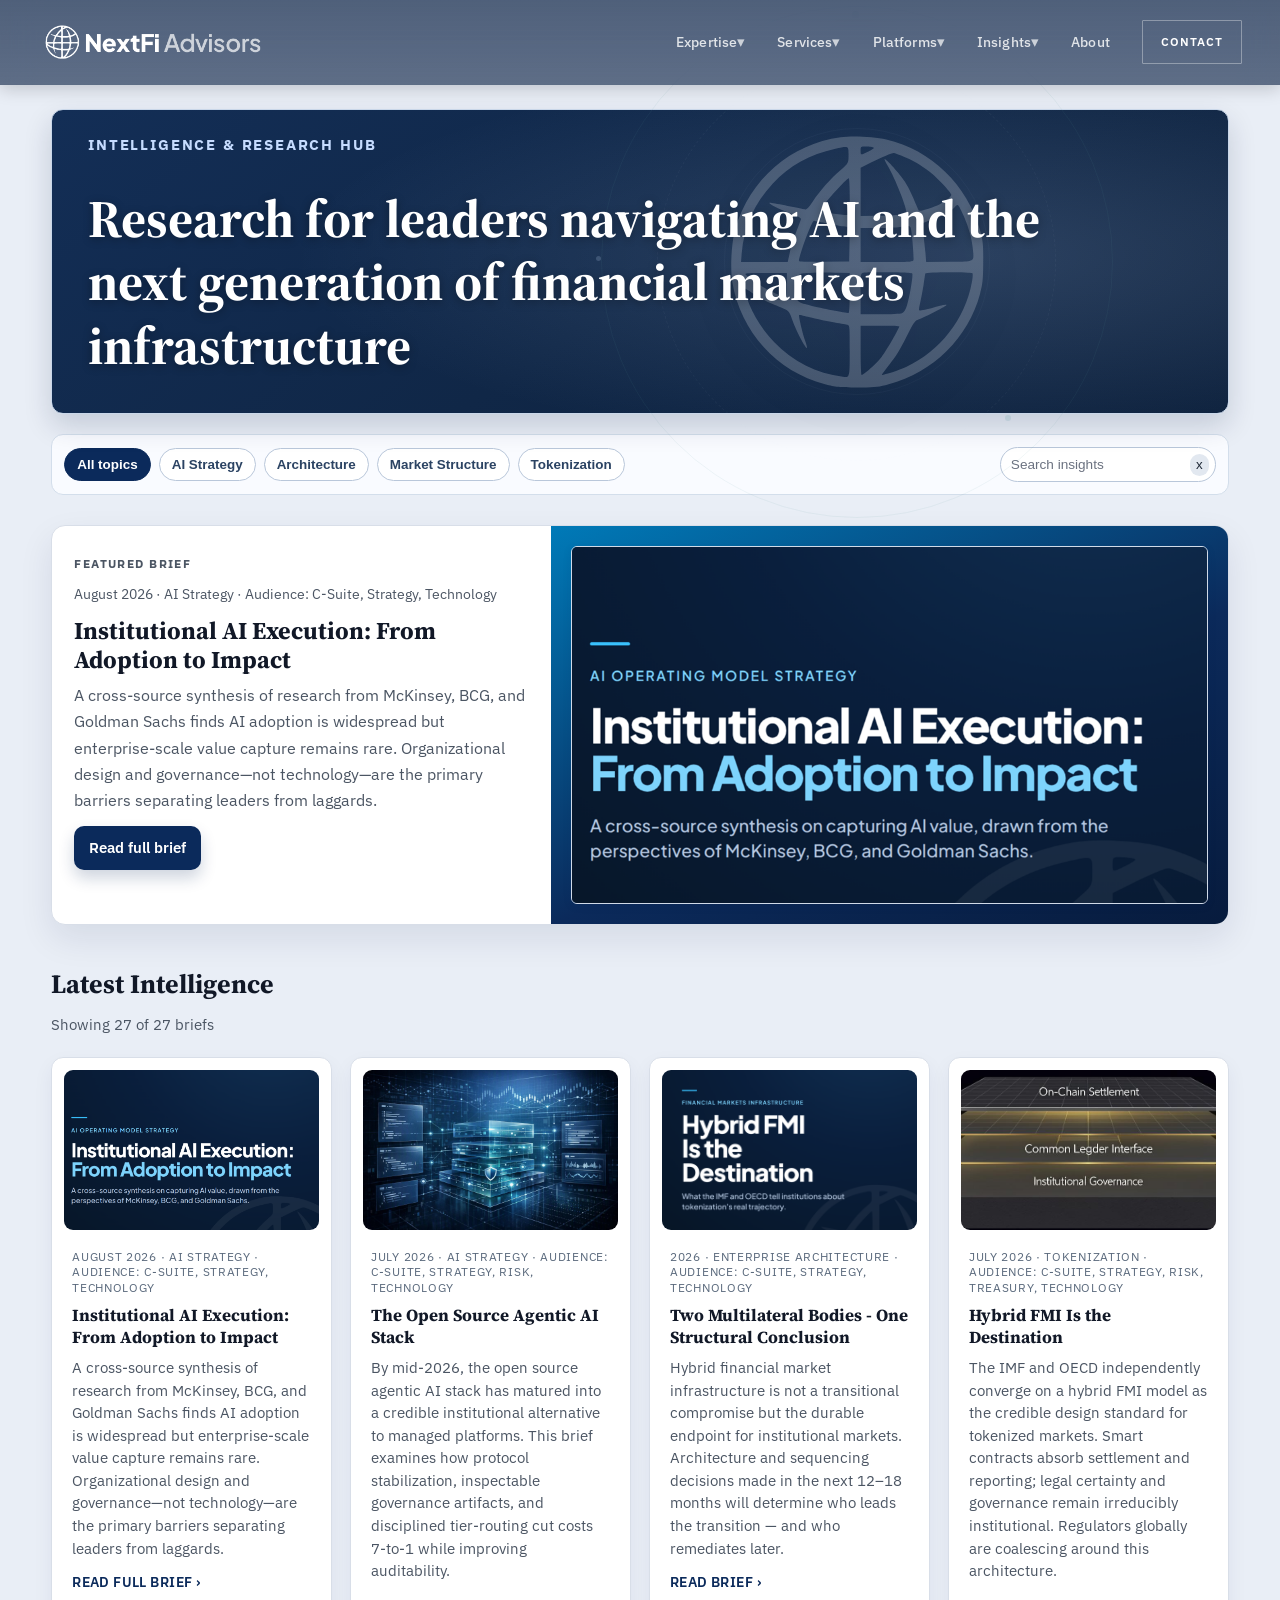
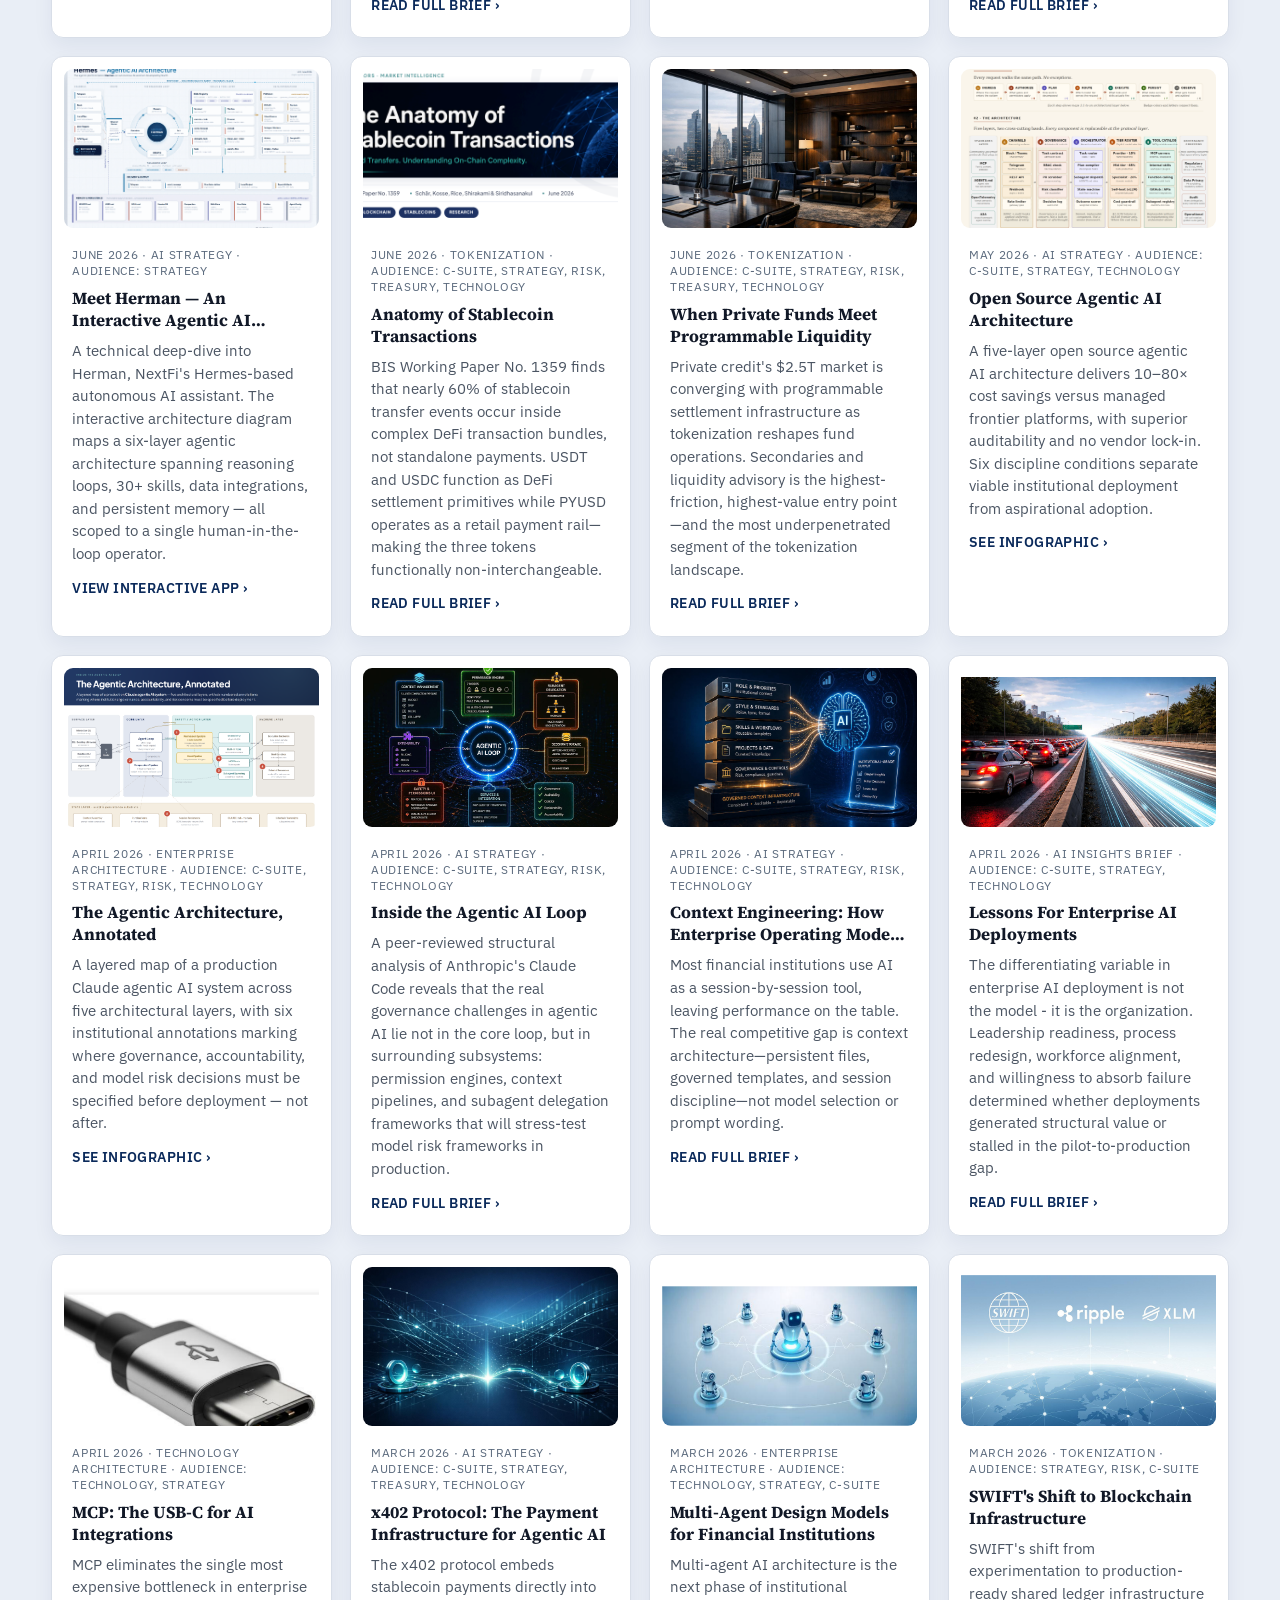
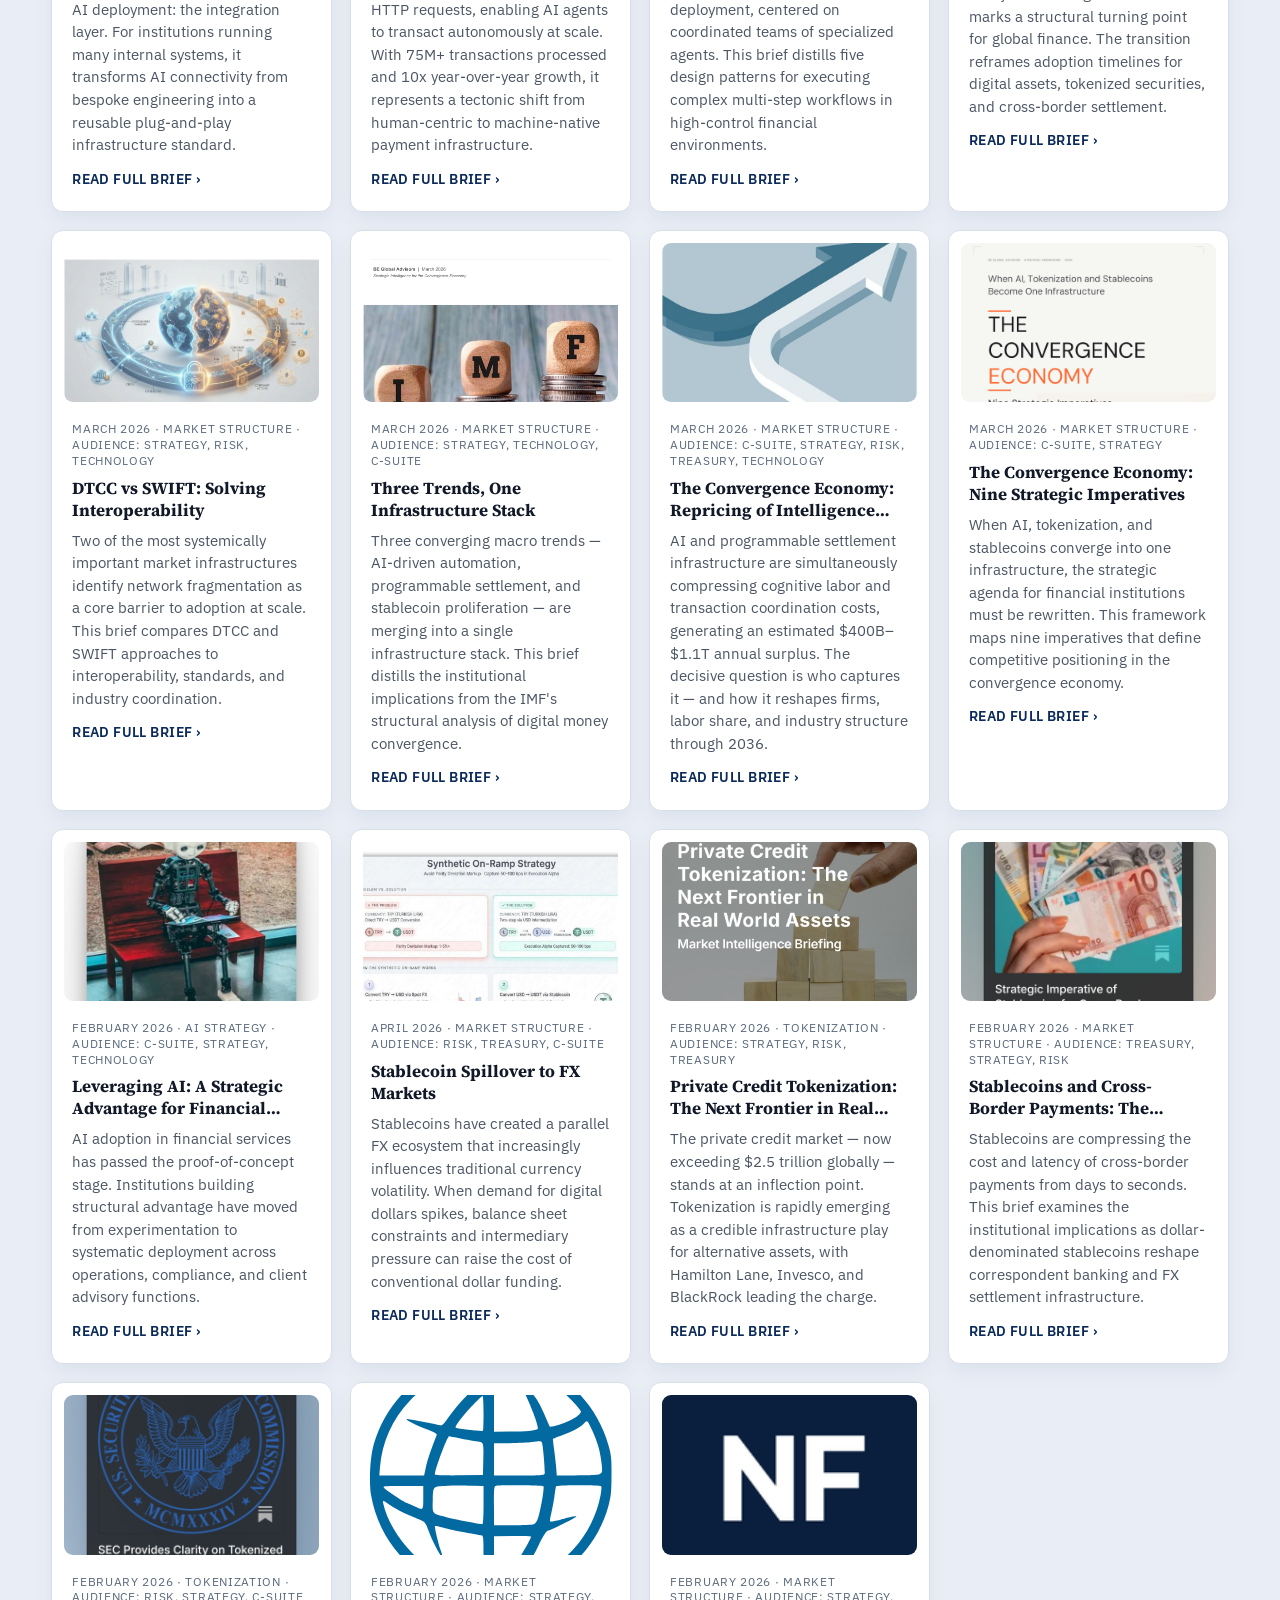
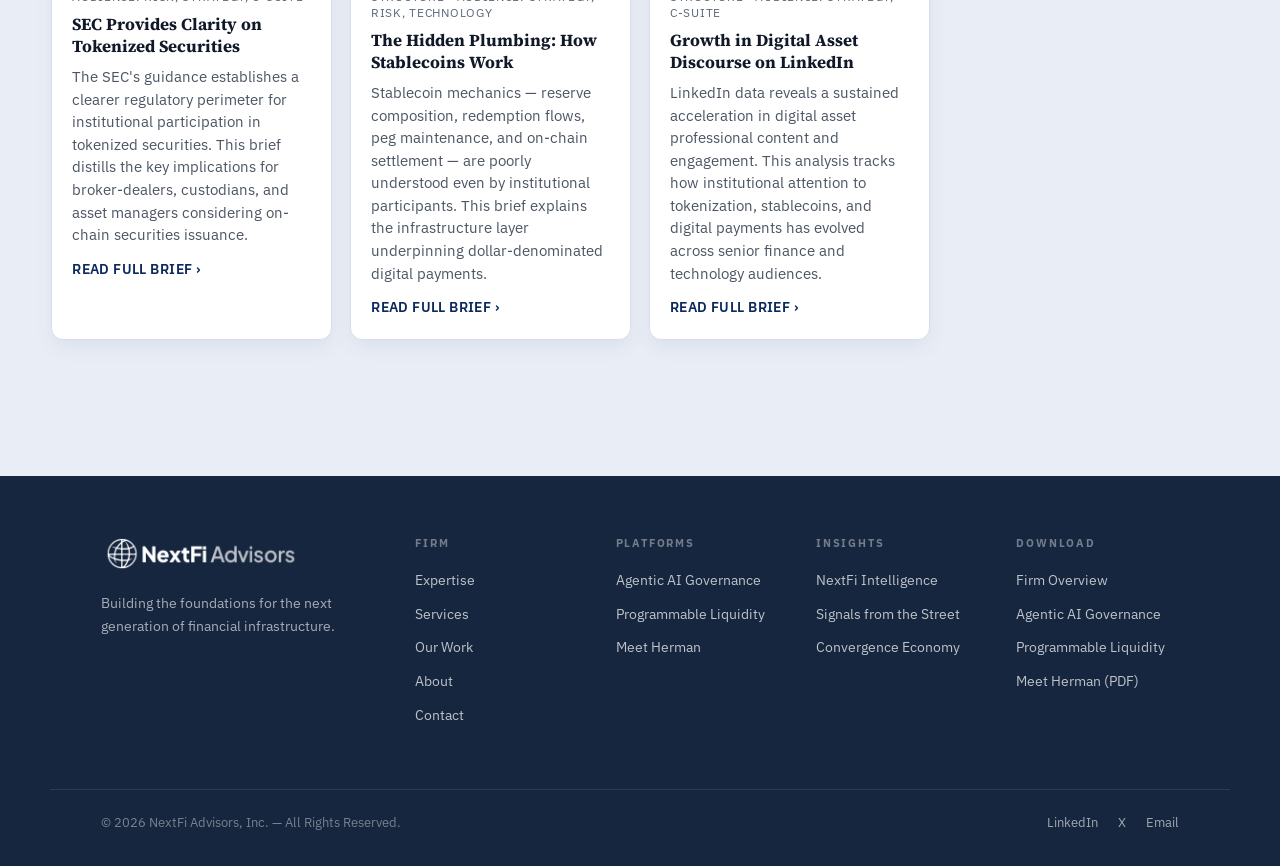
==== commit ccdaa785: "Hub Manager: reorder/update reports (regenerate cards + nav)" ====
--- a/index.html
+++ b/index.html
@@ -106,12 +106,12 @@
       </div>
     </section>
 
-                                                                                                                                                                                                                                <article id="featured-brief" class="featured" aria-labelledby="featured-title" data-topic="ai-strategy" data-type="featured-brief" data-audience="c-suite,strategy,technology" data-title="Institutional AI Execution: From Adoption to Impact" data-summary="A cross-source synthesis from McKinsey, BCG, and Goldman Sachs finds AI adoption is widespread but enterprise-scale value capture remains rare. Organizational design and governance—not technology—are the primary barriers separating leaders from laggards.">
+                                                                                                                                                                                                                                    <article id="featured-brief" class="featured" aria-labelledby="featured-title" data-topic="ai-strategy" data-type="featured-brief" data-audience="c-suite,strategy,technology" data-title="Institutional AI Execution: From Adoption to Impact" data-summary="A cross-source synthesis of research from McKinsey, BCG, and Goldman Sachs finds AI adoption is widespread but enterprise-scale value capture remains rare. Organizational design and governance—not technology—are the primary barriers separating leaders from laggards.">
       <div class="featured-copy">
         <p class="kicker">Featured Brief</p>
         <p class="meta">August 2026 · AI Strategy · Audience: C-Suite, Strategy, Technology</p>
         <h2 id="featured-title">Institutional AI Execution: From Adoption to Impact</h2>
-        <p>A cross-source synthesis from McKinsey, BCG, and Goldman Sachs finds AI adoption is widespread but enterprise-scale value capture remains rare. Organizational design and governance—not technology—are the primary barriers separating leaders from laggards.</p>
+        <p>A cross-source synthesis of research from McKinsey, BCG, and Goldman Sachs finds AI adoption is widespread but enterprise-scale value capture remains rare. Organizational design and governance—not technology—are the primary barriers separating leaders from laggards.</p>
         <div class="btn-group">
           <a class="btn" href="reports/institutional-ai-execution-from-adoption-to-impact.pdf" target="_blank" rel="noopener noreferrer">Read full brief</a>
         </div>
@@ -133,20 +133,17 @@
       <p id="results-count" class="results-count" aria-live="polite">Showing 15 of 15 briefs</p>
 
       <div class="cards" id="report-cards">
-        <article class="card" data-topic="ai-strategy" data-type="featured-brief" data-audience="c-suite,strategy,technology" data-title="Institutional AI Execution: From Adoption to Impact" data-summary="A cross-source synthesis from McKinsey, BCG, and Goldman Sachs finds AI adoption is widespread but enterprise-scale value capture remains rare. Organizational design and governance—not technology—are the primary barriers separating leaders from laggards.">
+        <article class="card" data-topic="ai-strategy" data-type="featured-brief" data-audience="c-suite,strategy,technology" data-title="Institutional AI Execution: From Adoption to Impact" data-summary="A cross-source synthesis of research from McKinsey, BCG, and Goldman Sachs finds AI adoption is widespread but enterprise-scale value capture remains rare. Organizational design and governance—not technology—are the primary barriers separating leaders from laggards.">
   <figure class="card-media">
     <img src="assets/report-covers/institutional-ai-execution-from-adoption-to-impact-thumb.png" alt="Cover of Institutional AI Execution: From Adoption to Impact" loading="lazy" />
   </figure>
   <div class="card-body">
     <p class="meta">August 2026 · AI Strategy · Audience: C-Suite, Strategy, Technology</p>
     <h3>Institutional AI Execution: From Adoption to Impact</h3>
-    <p>A cross-source synthesis from McKinsey, BCG, and Goldman Sachs finds AI adoption is widespread but enterprise-scale value capture remains rare. Organizational design and governance—not technology—are the primary barriers separating leaders from laggards.</p>
+    <p>A cross-source synthesis of research from McKinsey, BCG, and Goldman Sachs finds AI adoption is widespread but enterprise-scale value capture remains rare. Organizational design and governance—not technology—are the primary barriers separating leaders from laggards.</p>
     <a href="reports/institutional-ai-execution-from-adoption-to-impact.pdf" target="_blank" rel="noopener noreferrer">Read full brief</a>
   </div>
 </article>
-
-
-
         <article class="card" data-topic="ai-strategy,enterprise-architecture" data-type="featured-brief" data-audience="c-suite,strategy,risk,technology" data-title="The Open Source Agentic AI Stack" data-summary="By mid-2026, the open source agentic AI stack has matured into a credible institutional alternative to managed platforms. This brief examines how protocol stabilization, inspectable governance artifacts, and disciplined tier-routing cut costs 7-to-1 while improving auditability.">
   <figure class="card-media">
     <img src="assets/report-covers/the-open-source-agentic-ai-stack-thumb.png" alt="Cover of The Open Source Agentic AI Stack" loading="lazy" />
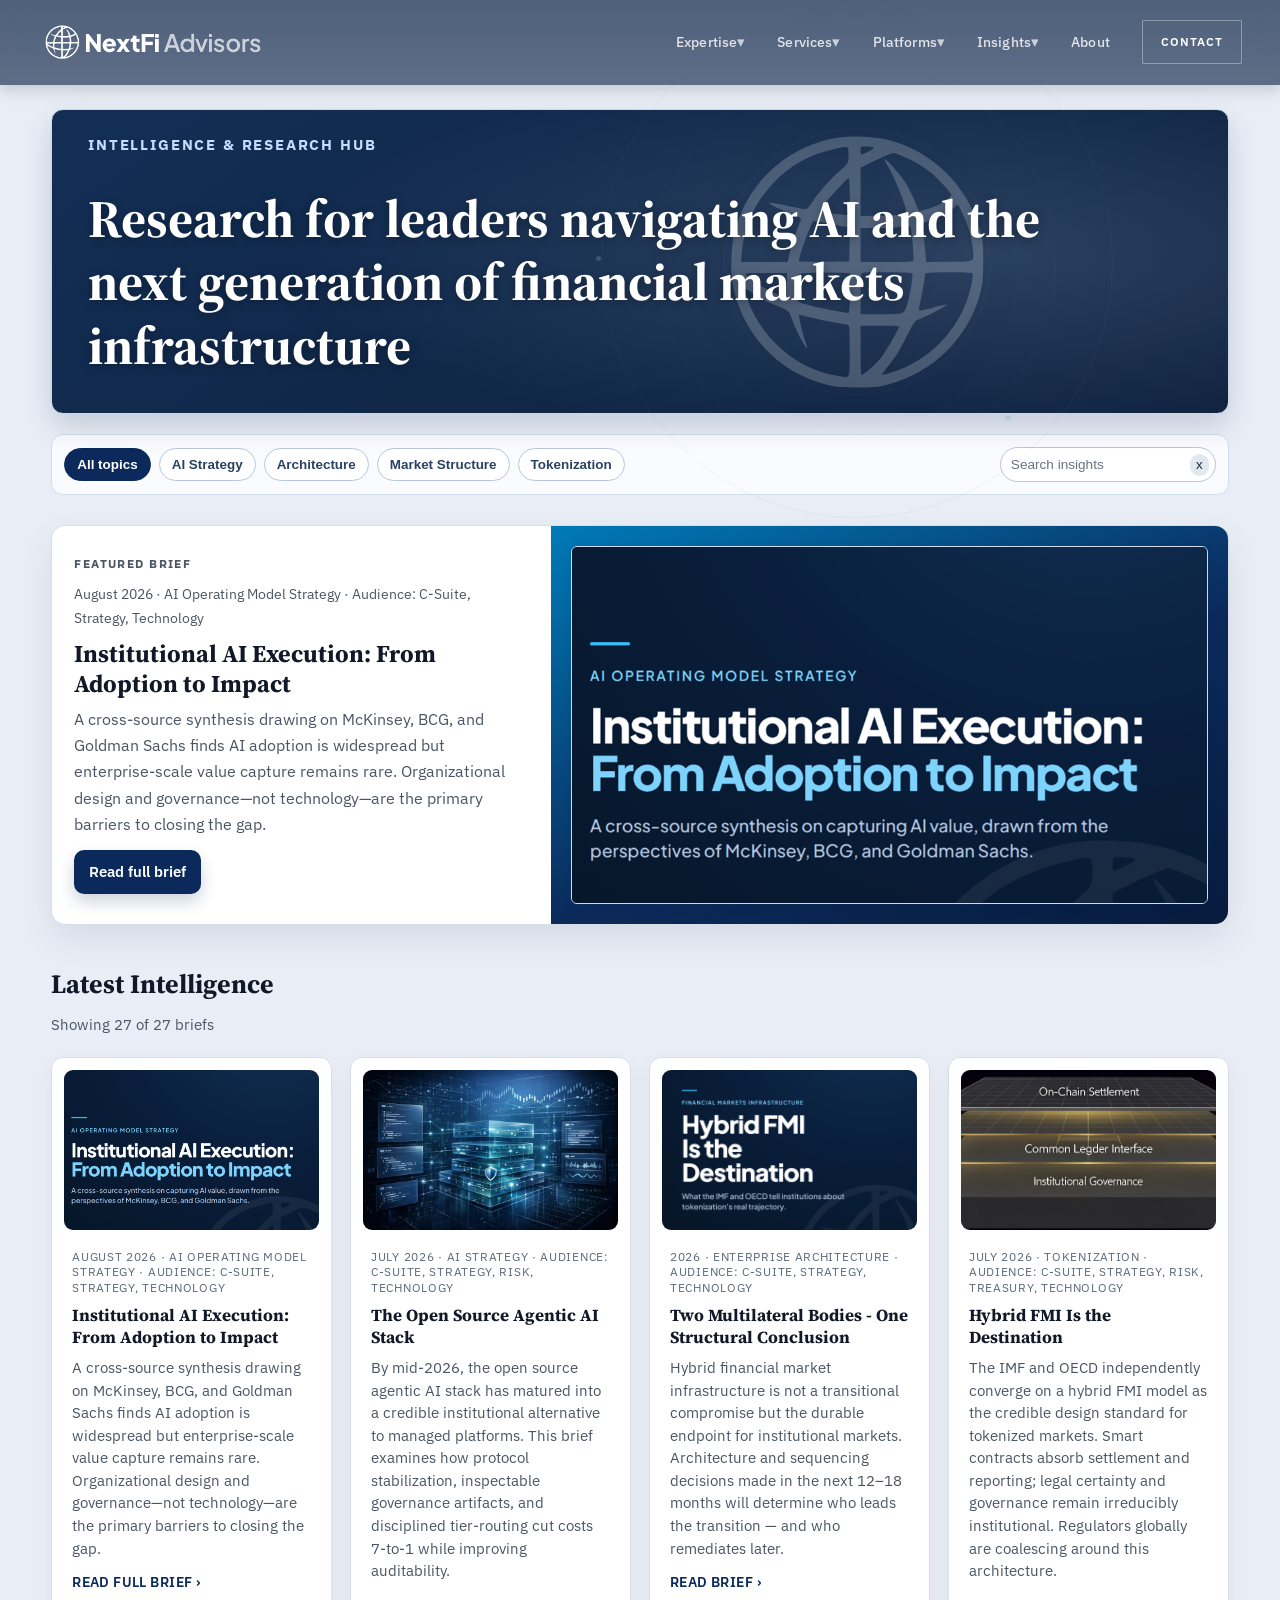
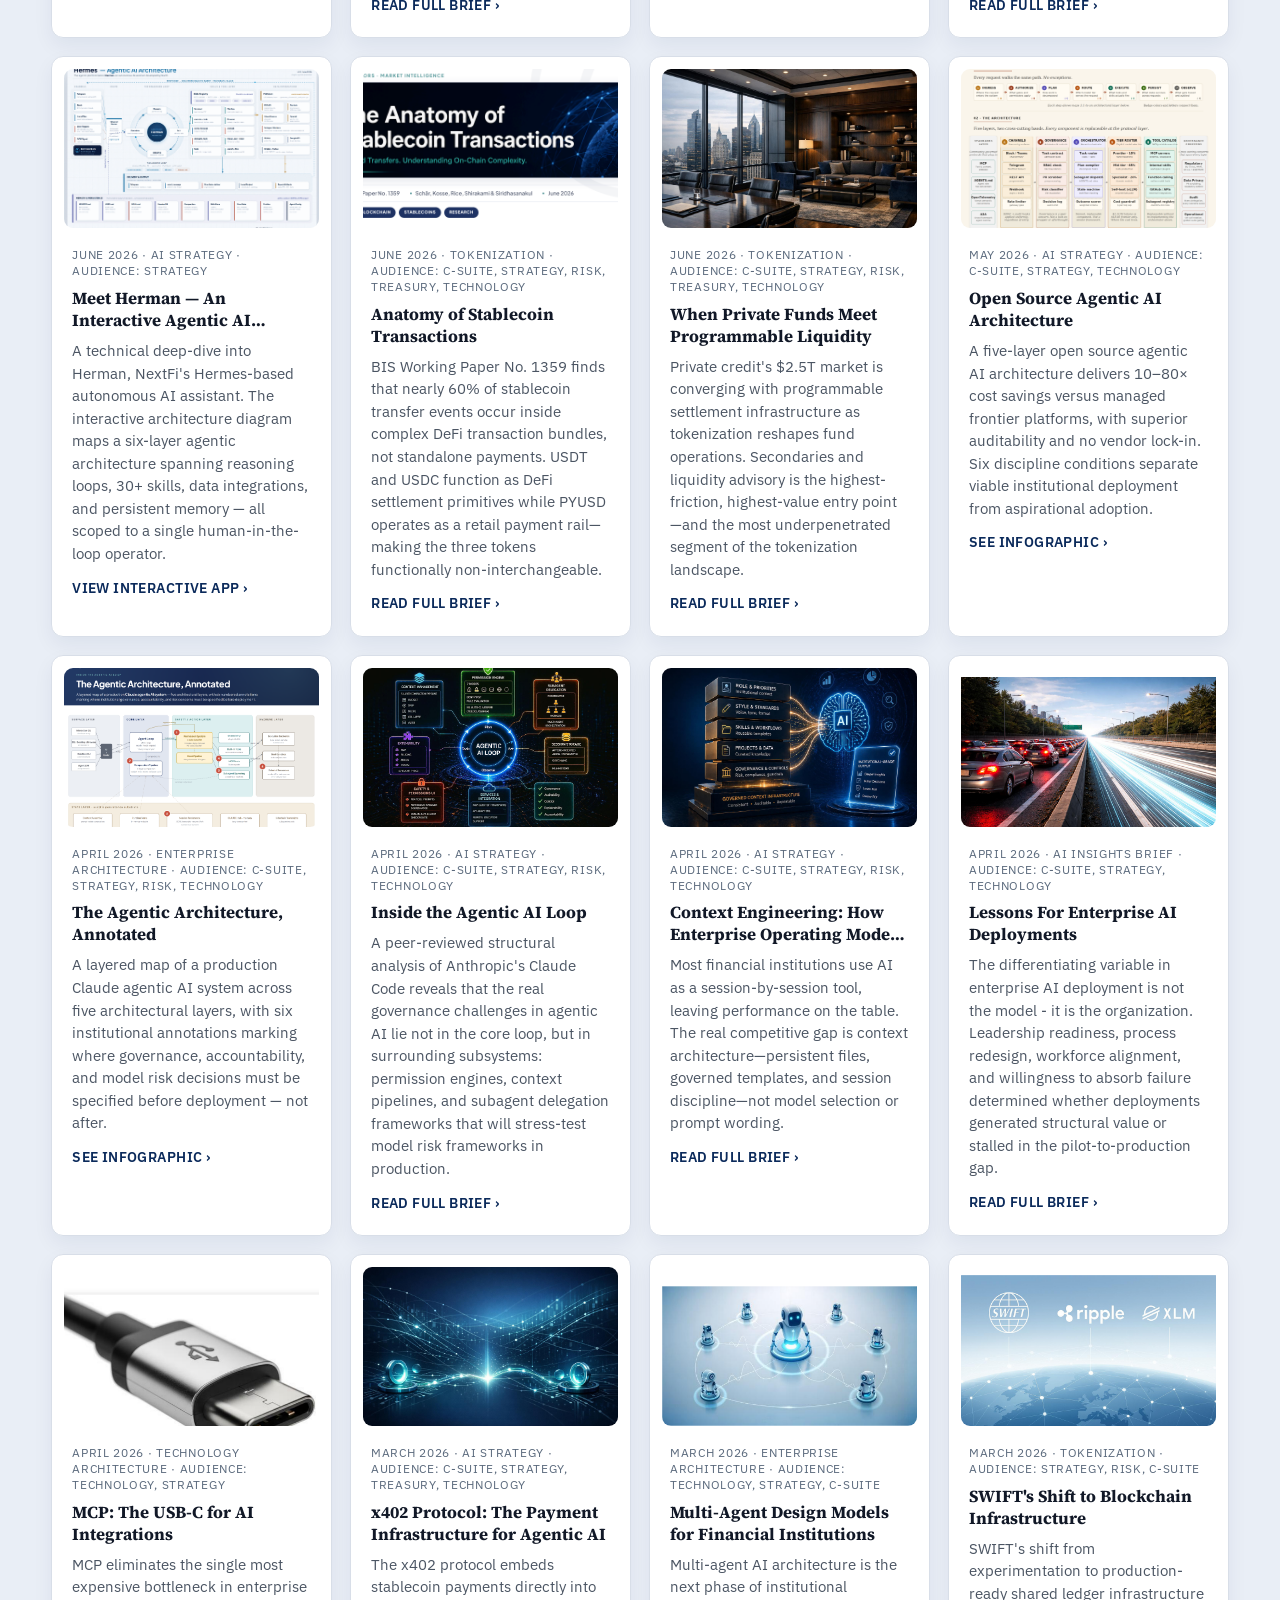
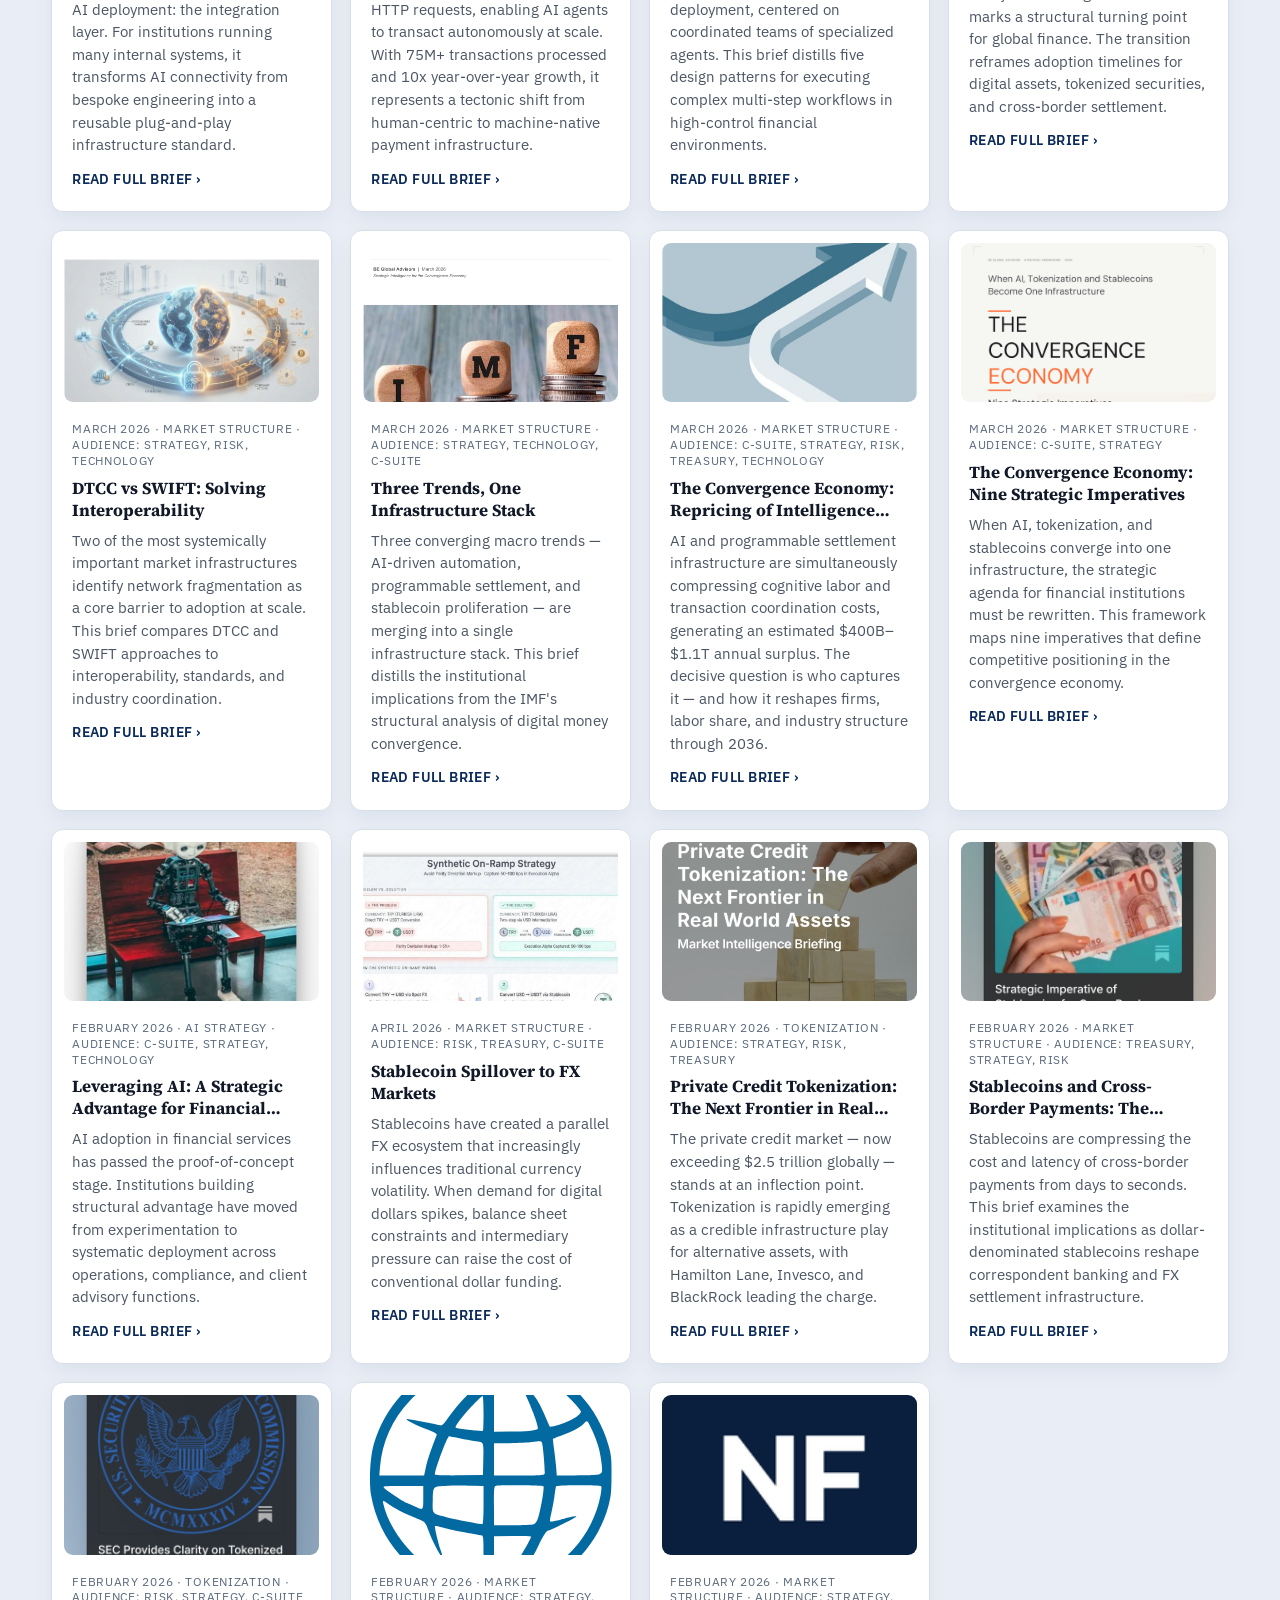
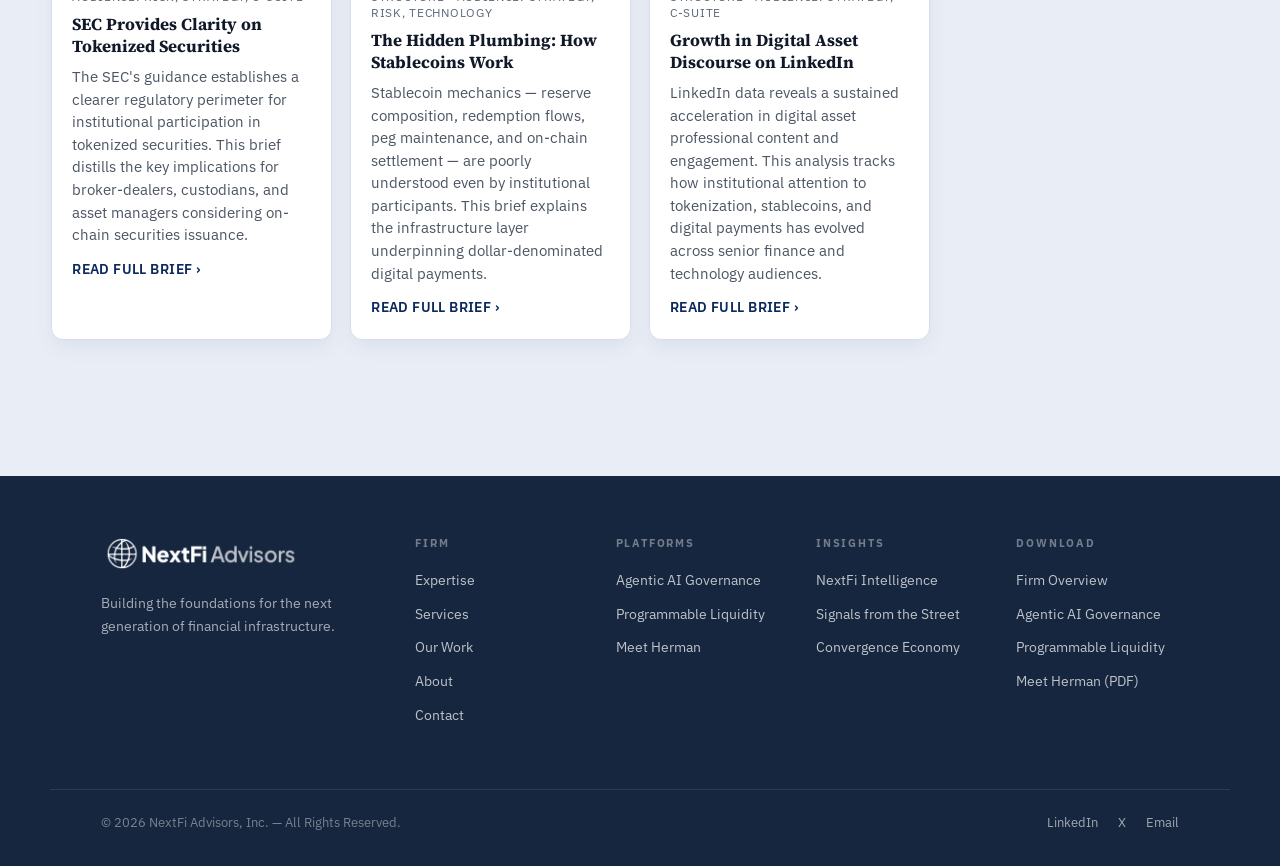
==== commit 4ea0cf7d: "Publish: inject card + nav for institutional-ai-execution-from-adoption-to-impact" ====
--- a/index.html
+++ b/index.html
@@ -2,6 +2,16 @@
 <html lang="en">
 <head>
   <meta charset="utf-8" />
+<!-- Google tag (gtag.js) -->
+<script async src="https://www.googletagmanager.com/gtag/js?id=G-J8Z8PKZL3N"></script>
+<script>
+  window.dataLayer = window.dataLayer || [];
+  function gtag(){dataLayer.push(arguments);}
+  gtag('js', new Date());
+
+  gtag('config', 'G-J8Z8PKZL3N');
+</script>
+
   <meta name="viewport" content="width=device-width, initial-scale=1" />
   <title>NextFi Intelligence</title>
   <meta name="description" content="Research and intelligence briefs for leaders navigating AI, tokenization, and modern financial infrastructure." />
@@ -106,12 +116,12 @@
       </div>
     </section>
 
-                                                                                                                                                                                                                                    <article id="featured-brief" class="featured" aria-labelledby="featured-title" data-topic="ai-strategy" data-type="featured-brief" data-audience="c-suite,strategy,technology" data-title="Institutional AI Execution: From Adoption to Impact" data-summary="A cross-source synthesis of research from McKinsey, BCG, and Goldman Sachs finds AI adoption is widespread but enterprise-scale value capture remains rare. Organizational design and governance—not technology—are the primary barriers separating leaders from laggards.">
+                                                                                                                                                                                                                                        <article id="featured-brief" class="featured" aria-labelledby="featured-title" data-topic="ai-strategy" data-type="featured-brief" data-audience="c-suite,strategy,technology" data-title="Institutional AI Execution: From Adoption to Impact" data-summary="A cross-source synthesis drawing on McKinsey, BCG, and Goldman Sachs finds AI adoption is widespread but enterprise-scale value capture remains rare. Organizational design and governance—not technology—are the primary barriers to closing the gap.">
       <div class="featured-copy">
         <p class="kicker">Featured Brief</p>
-        <p class="meta">August 2026 · AI Strategy · Audience: C-Suite, Strategy, Technology</p>
+        <p class="meta">August 2026 · AI Operating Model Strategy · Audience: C-Suite, Strategy, Technology</p>
         <h2 id="featured-title">Institutional AI Execution: From Adoption to Impact</h2>
-        <p>A cross-source synthesis of research from McKinsey, BCG, and Goldman Sachs finds AI adoption is widespread but enterprise-scale value capture remains rare. Organizational design and governance—not technology—are the primary barriers separating leaders from laggards.</p>
+        <p>A cross-source synthesis drawing on McKinsey, BCG, and Goldman Sachs finds AI adoption is widespread but enterprise-scale value capture remains rare. Organizational design and governance—not technology—are the primary barriers to closing the gap.</p>
         <div class="btn-group">
           <a class="btn" href="reports/institutional-ai-execution-from-adoption-to-impact.pdf" target="_blank" rel="noopener noreferrer">Read full brief</a>
         </div>
@@ -133,17 +143,18 @@
       <p id="results-count" class="results-count" aria-live="polite">Showing 15 of 15 briefs</p>
 
       <div class="cards" id="report-cards">
-        <article class="card" data-topic="ai-strategy" data-type="featured-brief" data-audience="c-suite,strategy,technology" data-title="Institutional AI Execution: From Adoption to Impact" data-summary="A cross-source synthesis of research from McKinsey, BCG, and Goldman Sachs finds AI adoption is widespread but enterprise-scale value capture remains rare. Organizational design and governance—not technology—are the primary barriers separating leaders from laggards.">
+        <article class="card" data-topic="ai-strategy" data-type="featured-brief" data-audience="c-suite,strategy,technology" data-title="Institutional AI Execution: From Adoption to Impact" data-summary="A cross-source synthesis drawing on McKinsey, BCG, and Goldman Sachs finds AI adoption is widespread but enterprise-scale value capture remains rare. Organizational design and governance—not technology—are the primary barriers to closing the gap.">
   <figure class="card-media">
     <img src="assets/report-covers/institutional-ai-execution-from-adoption-to-impact-thumb.png" alt="Cover of Institutional AI Execution: From Adoption to Impact" loading="lazy" />
   </figure>
   <div class="card-body">
-    <p class="meta">August 2026 · AI Strategy · Audience: C-Suite, Strategy, Technology</p>
+    <p class="meta">August 2026 · AI Operating Model Strategy · Audience: C-Suite, Strategy, Technology</p>
     <h3>Institutional AI Execution: From Adoption to Impact</h3>
-    <p>A cross-source synthesis of research from McKinsey, BCG, and Goldman Sachs finds AI adoption is widespread but enterprise-scale value capture remains rare. Organizational design and governance—not technology—are the primary barriers separating leaders from laggards.</p>
+    <p>A cross-source synthesis drawing on McKinsey, BCG, and Goldman Sachs finds AI adoption is widespread but enterprise-scale value capture remains rare. Organizational design and governance—not technology—are the primary barriers to closing the gap.</p>
     <a href="reports/institutional-ai-execution-from-adoption-to-impact.pdf" target="_blank" rel="noopener noreferrer">Read full brief</a>
   </div>
 </article>
+
         <article class="card" data-topic="ai-strategy,enterprise-architecture" data-type="featured-brief" data-audience="c-suite,strategy,risk,technology" data-title="The Open Source Agentic AI Stack" data-summary="By mid-2026, the open source agentic AI stack has matured into a credible institutional alternative to managed platforms. This brief examines how protocol stabilization, inspectable governance artifacts, and disciplined tier-routing cut costs 7-to-1 while improving auditability.">
   <figure class="card-media">
     <img src="assets/report-covers/the-open-source-agentic-ai-stack-thumb.png" alt="Cover of The Open Source Agentic AI Stack" loading="lazy" />
